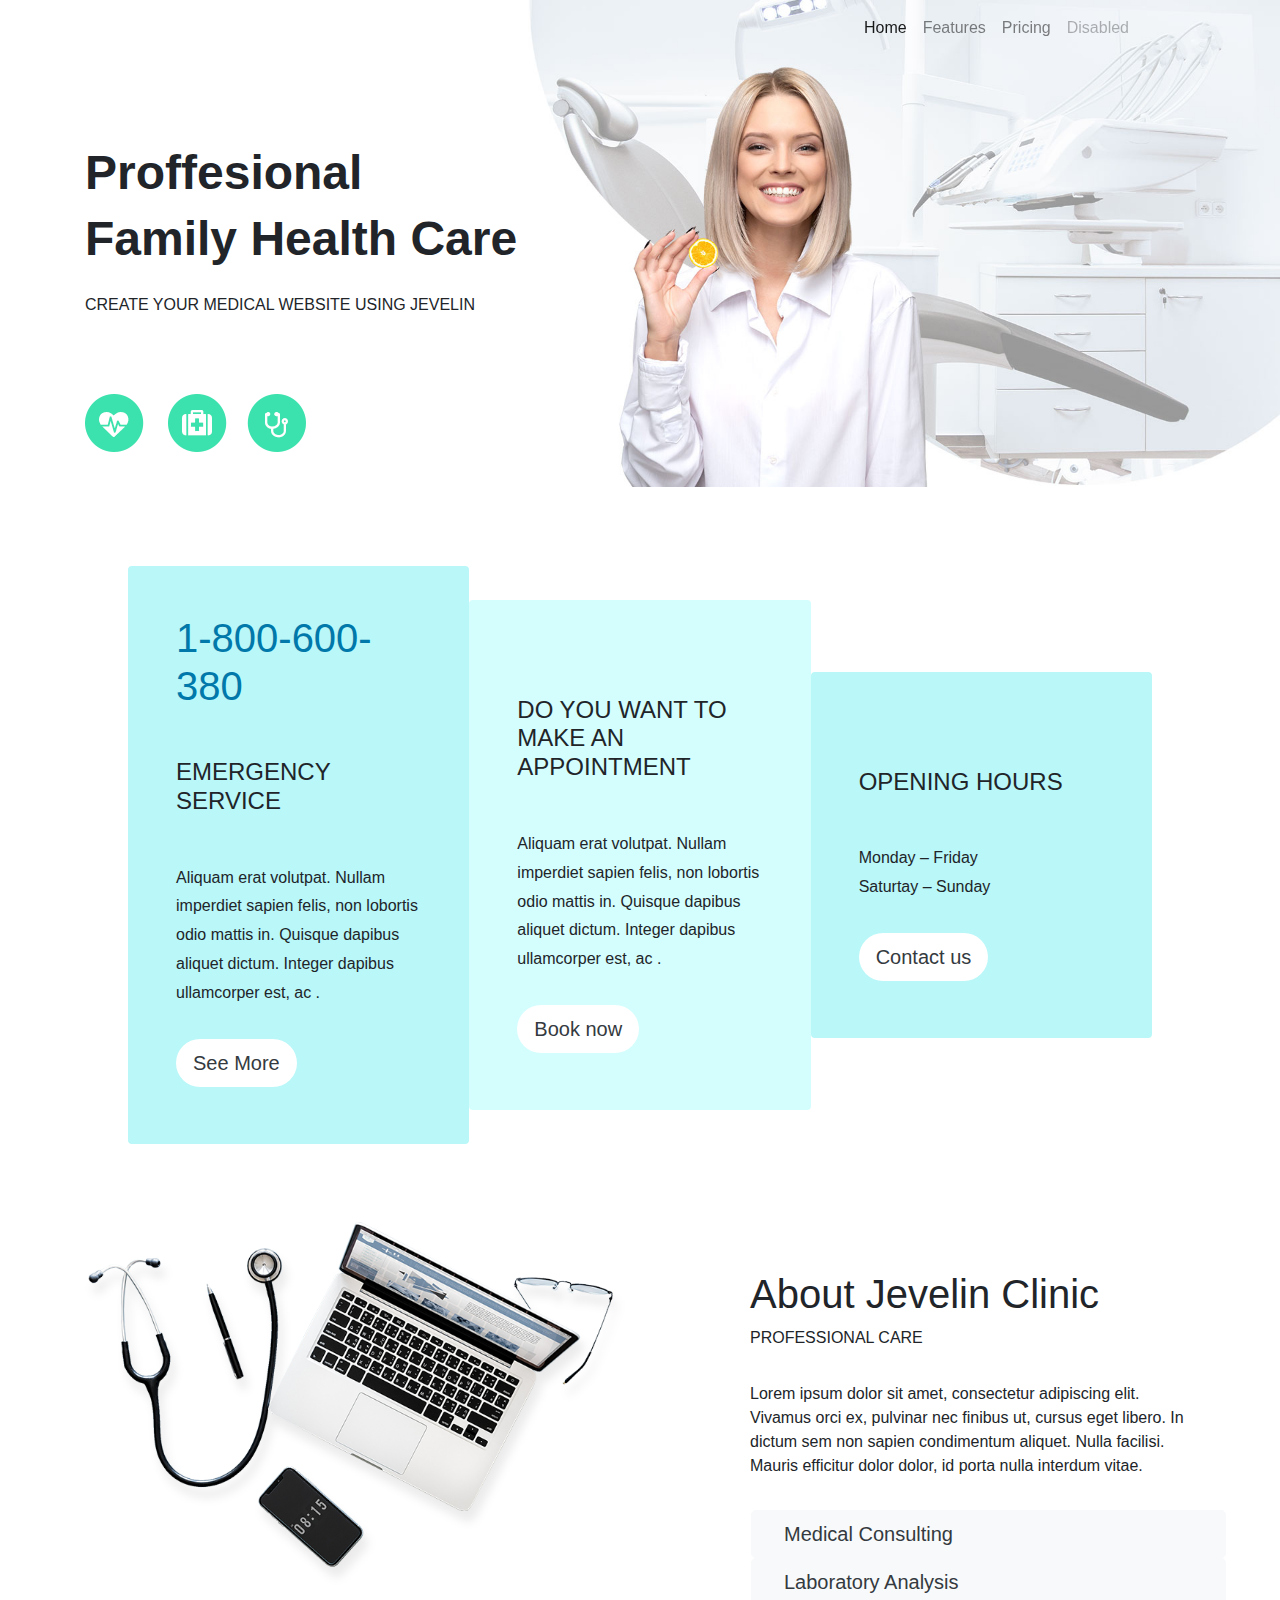
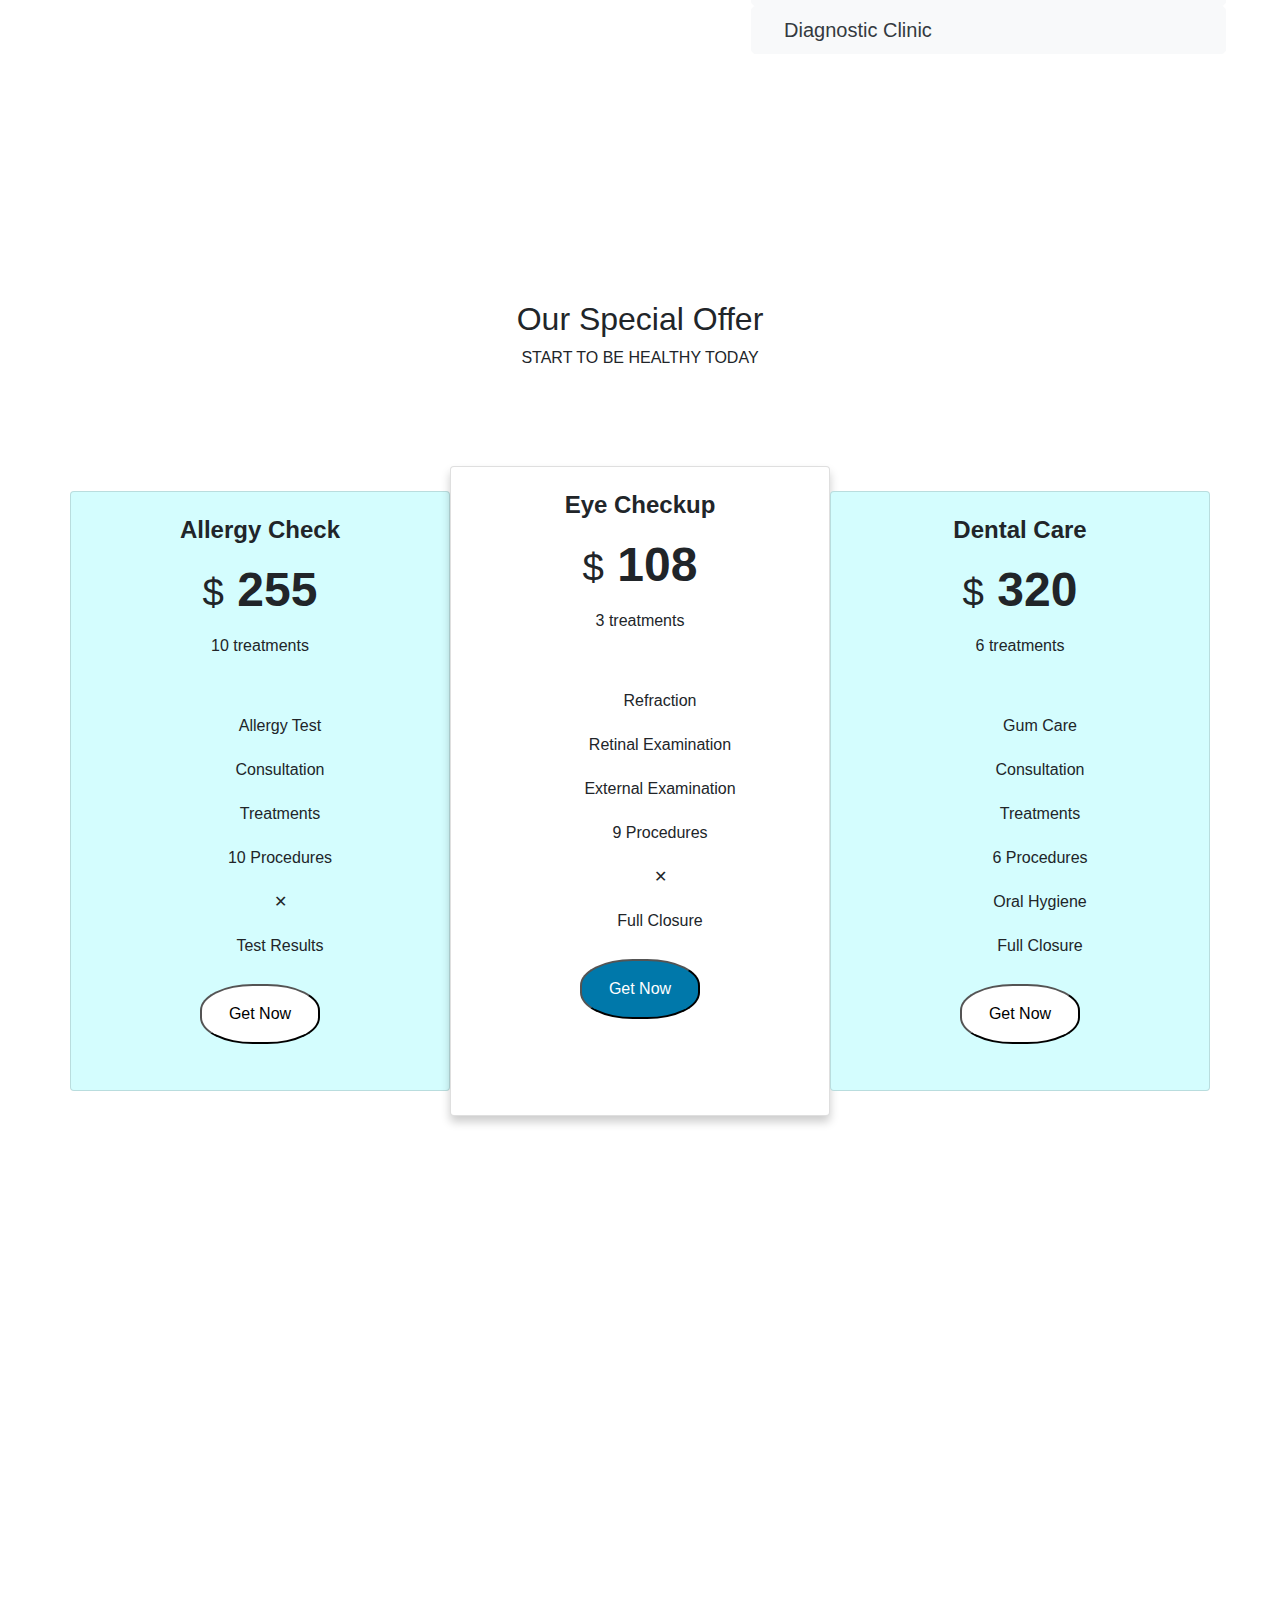
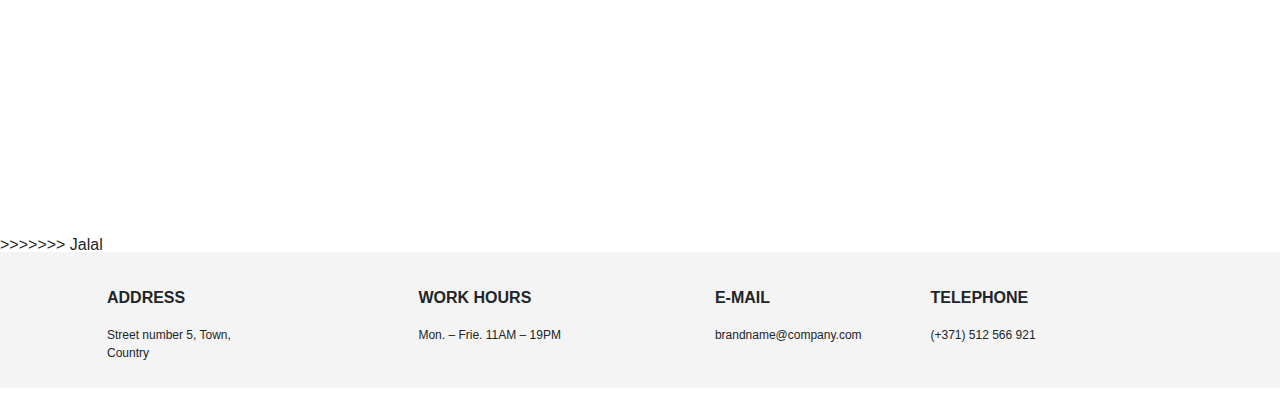
==== Mind-Benders/Project/index.html @ a2b3cbce "Merge branch 'Jalal' into Revan" ====
<!DOCTYPE html>
<html lang="en">

<head>
    <meta charset="UTF-8">
    <meta name="viewport" content="width=device-width, initial-scale=1.0">
    <link rel="stylesheet" href="https://stackpath.bootstrapcdn.com/bootstrap/4.4.1/css/bootstrap.min.css"
        integrity="sha384-Vkoo8x4CGsO3+Hhxv8T/Q5PaXtkKtu6ug5TOeNV6gBiFeWPGFN9MuhOf23Q9Ifjh" crossorigin="anonymous">
    <script src="https://kit.fontawesome.com/fce07344b0.js" crossorigin="anonymous"></script>
    <link rel="stylesheet" href="./css/style.css">
    <title>Document</title>
    </head>


    <body>
        <div class="background-img fixed-top d-flex w-100">
            <img src="./images/lady.jpg" alt="background" class="bg-img w-100">
        </div>
        <nav class="navbar navbar-expand-lg navbar-light bg-whight fixed-top">
            <div class="container">
                <div><a class="navbar-brand" href="index.html"><img src="./images/Logo.png" alt=""></a></div>

                <button class="navbar-toggler" type="button" data-toggle="collapse" data-target="#navbarNav"
                    aria-controls="navbarNav" aria-expanded="false" aria-label="Toggle navigation">
                    <span class="navbar-toggler-icon"></span>
                </button>
                <div class="collapse navbar-collapse justify-content-end" id="navbarNav">
                    <ul class="navbar-nav d-flex align-items-center">
                        <li class="nav-item active">
                            <a class="nav-link" href="#">Home <span class="sr-only">(current)</span></a>
                        </li>
                        <li class="nav-item">
                            <a class="nav-link" href="#">Features</a>
                        </li>
                        <li class="nav-item">
                            <a class="nav-link" href="#">Pricing</a>
                        </li>
                        <li class="nav-item">
                            <a class="nav-link disabled" href="#" tabindex="-1" aria-disabled="true">Disabled</a>
                        </li>
                        <li>
                            <a class="nav-link disabled" href="#" tabindex="-1" aria-disabled="true"><i
                                    class="fab fa-facebook-square fa-2x"></i></a>
                        </li>
                        <li>
                            <a class="nav-link disabled" href="#" tabindex="-1" aria-disabled="true"><i
                                    class="fab fa-twitter-square fa-2x"></i></a>
                        </li>
                        <li>
                            <button class="btn btn-white text-dark text-left col-12" type="button"
                                data-toggle="collapse" data-target="#search-bar" aria-expanded="false"
                                aria-controls="search-bar">
                                <i class="fas fa-search fa-2x "></i>
                            </button>
                        </li>
                    </ul>
                    <div class="collapse  fixed-top search-bar" id="search-bar">
                        <div class="card card-body">
                            <input type="text" class="search-bar">
                        </div>
                    </div>
                </div>
            </div>
        </nav>



        <main>
            <section class="home">
                <div class="container home__div1">
                    <h1 class="big-headers">
                        Proffesional
                    </h1>
                    <h1 class="big-headers">
                        Family Health Care
                    </h1>
                    <p class="small-p pt-3 pb-5">
                        CREATE YOUR MEDICAL WEBSITE USING JEVELIN
                    </p>
                    <div>
                        <img src="./images/home-logo.png" alt="medical logo" class="img-fluid">
                    </div>
                </div>
                <div class="row justify-content-center discription home__container  align-items-center">
                    <div class="rounded col-lg-4  small-container p-5">
                        <h1 class="blue-headers  ">1-800-600-380</h1>
                        <h4 class="my-5">EMERGENCY SERVICE</h4>
                        <p class="small-p">Aliquam erat volutpat. Nullam imperdiet sapien felis, non lobortis odio
                            mattis
                            in. Quisque dapibus aliquet dictum. Integer dapibus ullamcorper est, ac .</p>
                        <button type="button" class="btn btn-outline-white bg-white text-dark rounded-pill btn-lg">See
                            More</button>
                    </div>
                    <div class="rounded col-lg-4 lage-container p-5">
                        <i class="fa fa-calendar  blue-headers" aria-hidden="true"></i>
                        <h4 class="my-5">DO YOU WANT TO MAKE AN APPOINTMENT</h4>
                        <p class="small-p">Aliquam erat volutpat. Nullam imperdiet sapien felis, non lobortis odio
                            mattis
                            in. Quisque dapibus aliquet dictum. Integer dapibus ullamcorper est, ac .</p>
                        <button type="button" class="btn btn-outline-white bg-white text-dark rounded-pill btn-lg"
                            id="special-btn">Book now</button>

                    </div>
                    <div class="rounded col-lg-4   small-container p-5">
                        <i class="far fa-clock blue-headers"></i>
                        <h4 class="my-5">OPENING HOURS</h4>
                        <p class="small-p">
                            Monday – Friday <br>
                            Saturtay – Sunday
                        </p>
                        <button type="button"
                            class="btn btn-outline-white  bg-white text-dark rounded-pill btn-lg">Contact
                            us</button>

                    </div>
                </div>
            </section>

            <section class="container mb-5 py-5 d-sm-block about ">
                <div class="row justify-content-between ">
                    <div class="col-md-12 col-lg-6  col-sm-12">
                        <img class="rounded img-fluid " src="./images/laptop.png" alt="labtop image">
                    </div>
                    <div class="col-md-12  col-sm-12 col-lg-5  flex-column justify-content-center mt-5 ">
                        <div>
                            <h1>About Jevelin Clinic</h1>
                            <p>PROFESSIONAL CARE</p>
                        </div>
                        <div>
                            <p class="py-3">Lorem ipsum dolor sit amet, consectetur adipiscing elit. Vivamus orci ex,
                                pulvinar nec finibus ut, cursus eget libero. In dictum sem non sapien condimentum
                                aliquet.
                                Nulla facilisi. Mauris efficitur dolor dolor, id porta nulla interdum vitae.</p>
                        </div>
                        <div class="row">
                            <button class="btn btn-light text-dark text-left col-12 mx-3 btn-lg " type="button"
                                data-toggle="collapse" data-target="#collapseExample" aria-expanded="false"
                                aria-controls="collapseExample1">
                                <i class="fas fa-chevron-down pr-3"></i>Medical Consulting
                            </button>

                            <div class="collapse ml-3" id="collapseExample">
                                <div class="card card-body">
                                    Anim pariatur cliche reprehenderit, enim eiusmod high life accusamus terry
                                    richardson ad
                                    squid. Nihil anim keffiyeh helvetica, craft beer labore wes anderson cred nesciunt
                                    sapiente ea proident.
                                </div>
                            </div>
                            <button class="btn btn-light text-dark d-block text-left col-12 ml-3 btn-lg" type="button"
                                data-toggle="collapse" data-target="#collapseExample1" aria-expanded="false"
                                aria-controls="collapseExample1">
                                <i class="fas fa-chevron-down pr-3"></i>Laboratory Analysis
                            </button>

                            <div class="collapse ml-3" id="collapseExample1">
                                <div class="card card-body">
                                    Anim pariatur cliche reprehenderit, enim eiusmod high life accusamus terry
                                    richardson ad
                                    squid. Nihil anim keffiyeh helvetica, craft beer labore wes anderson cred nesciunt
                                    sapiente ea proident.
                                </div>
                            </div>
                            <button class="btn btn-light text-dark d-block text-left col-12 ml-3 mr-3 btn-lg"
                                type="button" data-toggle="collapse" data-target="#collapseExample2"
                                aria-expanded="false" aria-controls="collapseExample2">
                                <i class="fas fa-chevron-down pr-3"></i>Diagnostic Clinic
                            </button>
                            <div class="collapse ml-3" id="collapseExample2">
                                <div class="card card-body">
                                    Anim pariatur cliche reprehenderit, enim eiusmod high life accusamus terry
                                    richardson ad
                                    squid. Nihil anim keffiyeh helvetica, craft beer labore wes anderson cred nesciunt
                                    sapiente ea proident.
                                </div>
                            </div>
                        </div>
                    </div>
                </div>
            </section>




       



            <section class="our-special-offers ">

                <div class="card-head">
                    <h2 class="">Our Special Offer</h2>
                    <p class="">START TO BE HEALTHY TODAY</p>
                </div>
                <div class="container">
                    <div class=" our-special-offers-container  row  justify-content-center   align-items-center">


                        <div class="card  col-9 col-sm-7 col-md-4   w-75 " style="width: 100%; max-width: 440px; ">
                            <div class="card-body">
                                <p class="card-title">Allergy Check</p>
                                <p class="card-subtitle mb-2 "><small>&#36;</small> <b>255</b></p>
                                <p class="card-text">10 treatments</p>
                                <ul class="our-special-offers-card">
                                    <li>Allergy Test</li>
                                    <li>Consultation</li>
                                    <li>Treatments</li>
                                    <li>10 Procedures</li>
                                    <li class="our-special-offers-card-X-icon">&#x2715;</li>
                                    <li>Test Results</li>
                                </ul>
                                <button class="our-special-offers-card-button">Get Now</button>
                            </div>
                        </div>

                        <div class="card card-middle col-9  card col-sm-7 col-md-4  "
                            style="width: 100%; max-width: 440px;;">
                            <div class="card-body">
                                <p class="card-title">Eye Checkup</p>
                                <p class="card-subtitle mb-2 "><small>&#36;</small> <b>108</b></p>
                                <p class="card-text">3 treatments</p>
                                <ul class="our-special-offers-card">
                                    <li>Refraction</li>
                                    <li>Retinal Examination</li>
                                    <li>External Examination</li>
                                    <li>9 Procedures</li>
                                    <li class="our-special-offers-card-X-icon">&#x2715;</li>
                                    <li>Full Closure</li>
                                </ul>
                                <button class="our-special-offers-card-button card-btn-blue">Get Now</button>
                            </div>
                        </div>
                        <div class="card card  col-9 col-sm-7 col-md-4  " style="width: 100%; max-width: 440px;">
                            <div class="card-body">
                                <p class="card-title">Dental Care</p>
                                <p class="card-subtitle mb-2 "><small>&#36;</small> <b>320</b></p>
                                <p class="card-text">6 treatments</p>
                                <ul class="our-special-offers-card">
                                    <li>Gum Care</li>
                                    <li>Consultation</li>
                                    <li>Treatments</li>
                                    <li>6 Procedures</li>
                                    <li>Oral Hygiene</li>
                                    <li>Full Closure</li>
                                </ul>
                                <button class="our-special-offers-card-button">Get Now</button>
                            </div>
                        </div>
                    </div>
                </div>
            </section>

            <section class="frequently-askedquestions">
            </section>

            <section class="contact">
                <div class="contact-map">
                    <iframe
                        src="https://www.google.com/maps/embed?pb=!1m14!1m8!1m3!1d6441.024531728396!2d44.0254572!3d36.1784216!3m2!1i1024!2i7
                        68!4f13.1!3m3!1m2!1s0x0%3A0xbbd454c0cd3b21a8!2sMedia%20Medical%20Center!5e0!3m2!1sen!2siq!4v1588647744225!5m2!1sen!2siq"
                        width="100%" height="550" frameborder="0" style="border:0;" allowfullscreen=""
                        aria-hidden="false" tabindex="0"></iframe>

                </div>
                >>>>>>> Jalal

                <address class="contact-address">
                    <div class="container contact-address-container ">
                        <div class="row  justify-content-center    card-flex ">


                            <div class=" contact-sub-div col-lg-3  col-sm-6">
                                <i class="fas fa-map-marker-alt  col-3"></i>
                                <div class=" col-9">
                                    <p class="contact-title"> ADDRESS</p>
                                    <p class="contact-detail">Street number 5, Town, Country</p>
                                </div>
                            </div>

                            <div class=" contact-sub-div col-lg-3 col-sm-6 ">
                                <i class="mr-1 far fa-clock col-3"></i>
                                <div class="col-9">
                                    <p class="contact-title"> WORK HOURS</p>
                                    <p class="contact-detail">Mon. – Frie. 11AM – 19PM</p>
                                </div>
                            </div>
                            <div class=" contact-sub-div col-lg-2 col-sm-6 ">
                                <i class="mr-1 far fa-envelope"></i>
                                <div>
                                    <p class="contact-title">E-MAIL</p>
                                    <p class="contact-detail">brandname@company.com</p>
                                </div>
                            </div>

                            <div class=" contact-sub-div col-lg-3 col-sm-6">
                                <i class="mr-1 fas fa-phone-alt"></i>
                                <div>
                                    <p class="contact-title"> </i>TELEPHONE</p>
                                    <p class="contact-detail">(+371) 512 566 921</p>
                                </div>
                            </div>

                        </div>

                        <!-- <div class="row mb-6">
                                    <div class="col-lg-3 col-sm-6 mb-3">
                                        <div class="d-flex align-items-center">
                                            <div class="">
                                                <h5 class="h1 font-weight-bolder mb-0">50+</h5>
                                            </div>
                                            <div class="pl-3">
                                                <h6 class="mb-0">beautifully coded page examples</h6>
                                            </div>
                                        </div>
                                    </div>
                                    <div class="col-lg-3 col-sm-6 mb-3">
                                        <div class="d-flex align-items-center">
                                            <div class="">
                                                <h5 class="h1 font-weight-bolder mb-0">280+</h5>
                                            </div>
                                            <div class="pl-3">
                                                <h6 class="mb-0">components and features</h6>
                                            </div>
                                        </div>
                                    </div>
                                    <div class="col-lg-3 col-sm-6 mb-3">
                                        <div class="d-flex align-items-center">
                                            <div class="">
                                                <span class="h1 font-weight-bolder mb-0"><i class="fas fa-tablet-alt"></i></span>
                                            </div>
                                            <div class="pl-3">
                                                <h6 class="mb-0">optimized to work for most devices</h6>
                                            </div></div></div><div class="col-lg-3 col-sm-6 mb-3">
                                                <div class="d-flex align-items-center">
                                                    <div class="">
                                                        <span class="h1 font-weight-bolder mb-0"><i class="fas fa-palette"></i></span>
                                                    </div>
                                                    <div class="pl-3">
                                                        <h6 class="mb-0">customize it to meet your brand's identity</h6>
                                                    </div>
                                                </div>
                                            </div>
                                        </div> -->

                    </div>
                </address>
            </section>

            <section>
            </section>

        </main>

        <footer>
        </footer>

        <script src="https://code.jquery.com/jquery-3.4.1.slim.min.js"
            integrity="sha384-J6qa4849blE2+poT4WnyKhv5vZF5SrPo0iEjwBvKU7imGFAV0wwj1yYfoRSJoZ+n"
            crossorigin="anonymous"></script>
        <script src="https://cdn.jsdelivr.net/npm/popper.js@1.16.0/dist/umd/popper.min.js"
            integrity="sha384-Q6E9RHvbIyZFJoft+2mJbHaEWldlvI9IOYy5n3zV9zzTtmI3UksdQRVvoxMfooAo"
            crossorigin="anonymous"></script>
        <script src="https://stackpath.bootstrapcdn.com/bootstrap/4.4.1/js/bootstrap.min.js"
            integrity="sha384-wfSDF2E50Y2D1uUdj0O3uMBJnjuUD4Ih7YwaYd1iqfktj0Uod8GCExl3Og8ifwB6"
            crossorigin="anonymous"></script>

    </body>

</html>
---- Mind-Benders/Project/css/style.css ----
<<<<<<< HEAD
@import url('https://fonts.googleapis.com/css2?family=Roboto&display=swap');
@import url('https://fonts.googleapis.com/css2?family=Montserrat&display=swap');
*{
    margin: 0px;
    padding: 0px;
    box-sizing: border-box;
}
body{
    /* background-image:url(../images/lady.jpg);
    background-repeat: no-repeat;
    background-size: cover; */
    width: 100%;
    height: auto;
    font-family: 'Montserrat', sans-serif;
}
.small-p{
    font-size:1rem;  
    line-height: 1.8;
    font-weight: 400; 
}
.home{
    display: flex;
    justify-content: center;
    flex-wrap: wrap;
    flex-direction: column;
    align-items: center;
    margin-top: 9rem;
    font-size:48px;
}
.big-headers{
    font-family: 'Roboto', sans-serif;
    font-size: 48px;
    font-weight: 700;
}

.blue-headers{
    color:#0078AA;
}
.discription{
    width: 100%;
    height: auto;
    margin-top: 9.4rem;
}

/* @media screen and (max-width:768px){
    .collapse{
    justify-content: flex-start !important;
}
    
} */

.background-img{
    position: absolute;
    z-index: -1;
    width: 100% !important;
}
.lage-container{
    background-color: #D4FDFE;
}
.small-container{
    background-color: #B9F7F9;
}
.btn-lg:hover{
    border: 2px solid #0078AA !important;
    background-color:#B9F7F9 !important;
    
}
#special-btn:hover{
    border: 2px solid #0078AA !important;
    background-color:#D4FDFE !important;
}
.about{
    height: auto;
    
}
.home__container{
    width: 80% !important;
    margin: 110px auto 30px;
}
@media (max-width:991px){
    #navbarNav{
        padding: 0px;
        background-color: black !important;
        color: white !important;
        width: 100%;
    }
    #navbarNav a{
        padding: 1rem 0;
        color: white !important;
        border-bottom: 1px solid white;
        margin: 0 3rem;
    }
    .disabled{
        border: none !important;
    }
    .container{
        display: flex;
        justify-content: center;
        margin: 0px;
    }
}
.search-bar{
    height: 150px;
    width: 100%;
    border: none !important;
}
input.search-bar{
    width: 100%;
    height: 100%;
    border-width:0px;
    border:none;
    background-color: transparent;
}
input:focus{
    outline: none;
}
=======

*{
    margin: 0px;
    padding: 0px;
    /* box-sizing: border-box; */
}
.contact-address{
    height: auto !important;
    background-color: #F4F4F4;
    margin-top: -5px;
    
}
.contact-address-container{
padding:10px;

}
.contact-title{
    font-size: 1.0.5rem;
    font-weight: bold;
}


.contact-detail{
    font-size: 12px;
}


.our-special-offers{
  
    margin-bottom: 10em;
    background-image: url('https://jevelin.shufflehound.com/medical/wp-content/uploads/sites/23/2018/09/BG.jpg?id=7');
    background-repeat: no-repeat;
    background-size: cover;
    background-position: 20px;
    width:100%;
   




 
}
.card-background{
}
.card-flex{
    display: flex !important;
    justify-content: space-around !important;
    
}

.our-special-offers .card{
     height: 600px;
    width: 150px !important;
    margin-top:80px; 
    background-color: rgb(212, 253, 254);
    
    
    
}

.card-middle{
    width:412px !important;
    height: 650px !important;
    background-color: rgb(255, 255, 255) !important;
    box-shadow: 0 6px 10px 0 rgba(0, 0, 0, 0.2) !important;
}

.card-title{
    font-size: 1.5rem;
    font-weight: bold;
}
.card-subtitle{
    font-size: 3rem !important;
}
.card-body{
    text-align: center !important;
}

.our-special-offers-card-button{
    width: 120px;
    height: 60px;
    border-radius: 44%;
    background-color: white;
}

.our-special-offers-card-button:hover{
    background-color:rgb(212, 253, 254) ;
    border: 1px solid   rgb(0, 120, 170);
    transition: ease 1s ;
}
.card-btn-blue{
    background-color: rgb(0, 120, 170);
    color: white;
}
.card-btn-blue:hover{
    background-color: white;
    border:1px solid   rgb(0, 120, 170) ;
    color: black;
    transition: ease 1s ;
}

.our-special-offers-card{
    list-style: none;
    margin-top: 15% !important; 
}

.our-special-offers-card li{
    padding: 10px !important;
}
.card-head{
    text-align: center;
    padding-top: 150px;
}






@media(max-width:600px){
    .contact-address{
        height: 480px;
    }
    .contact-sub-div{
        margin:10px ;
    }
}
>>>>>>> Jalal
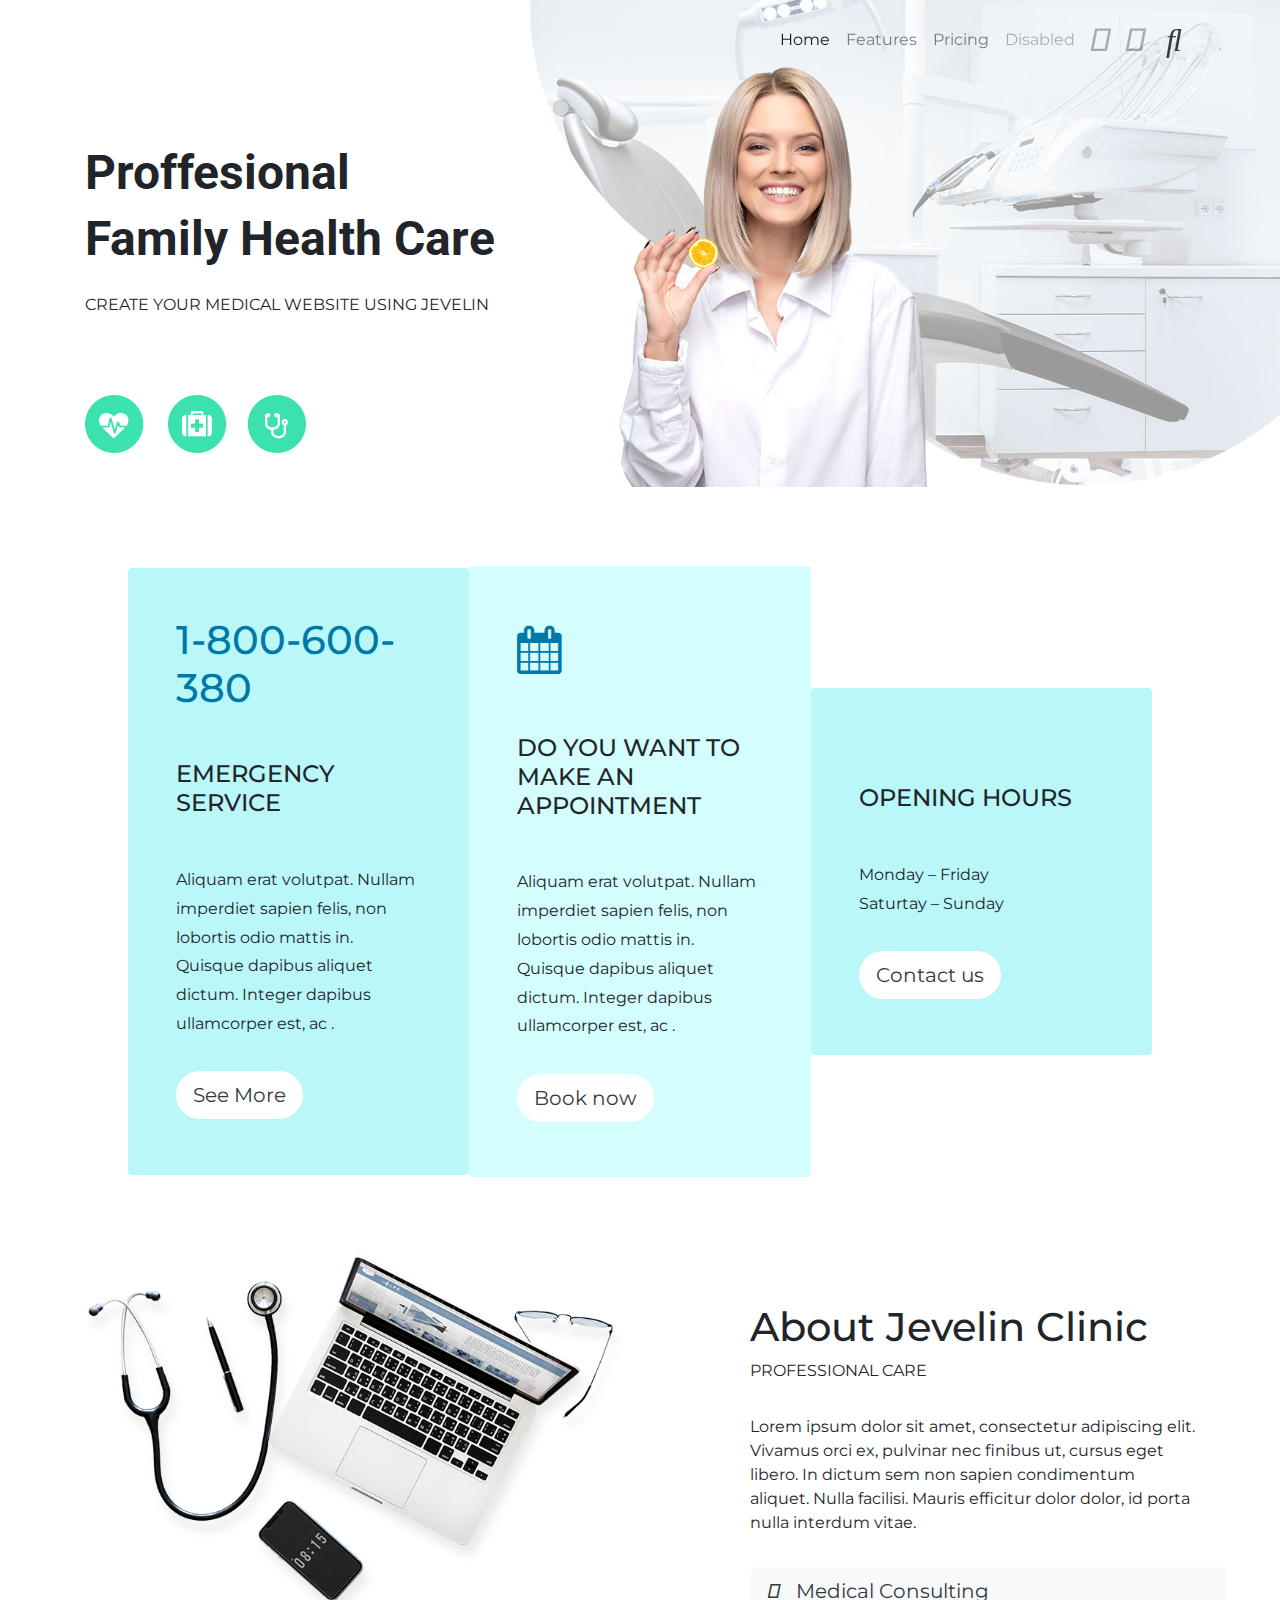
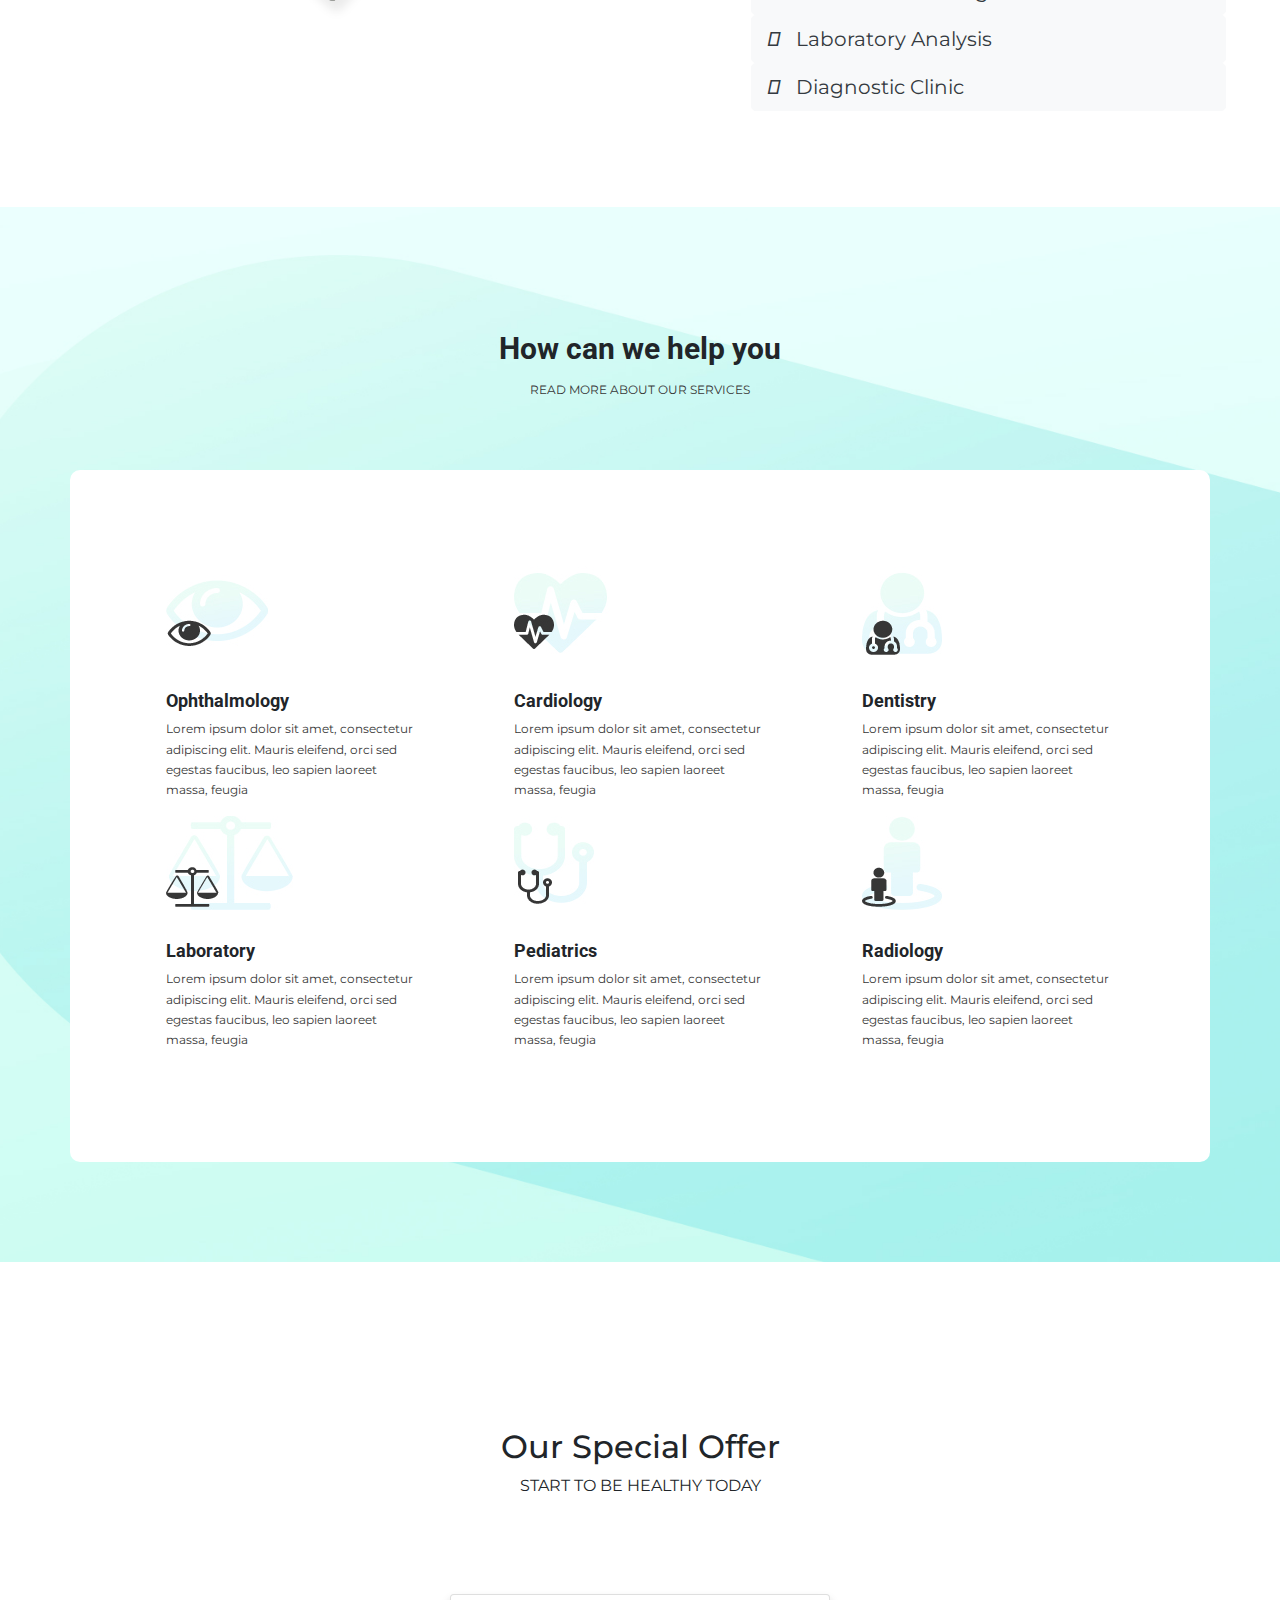
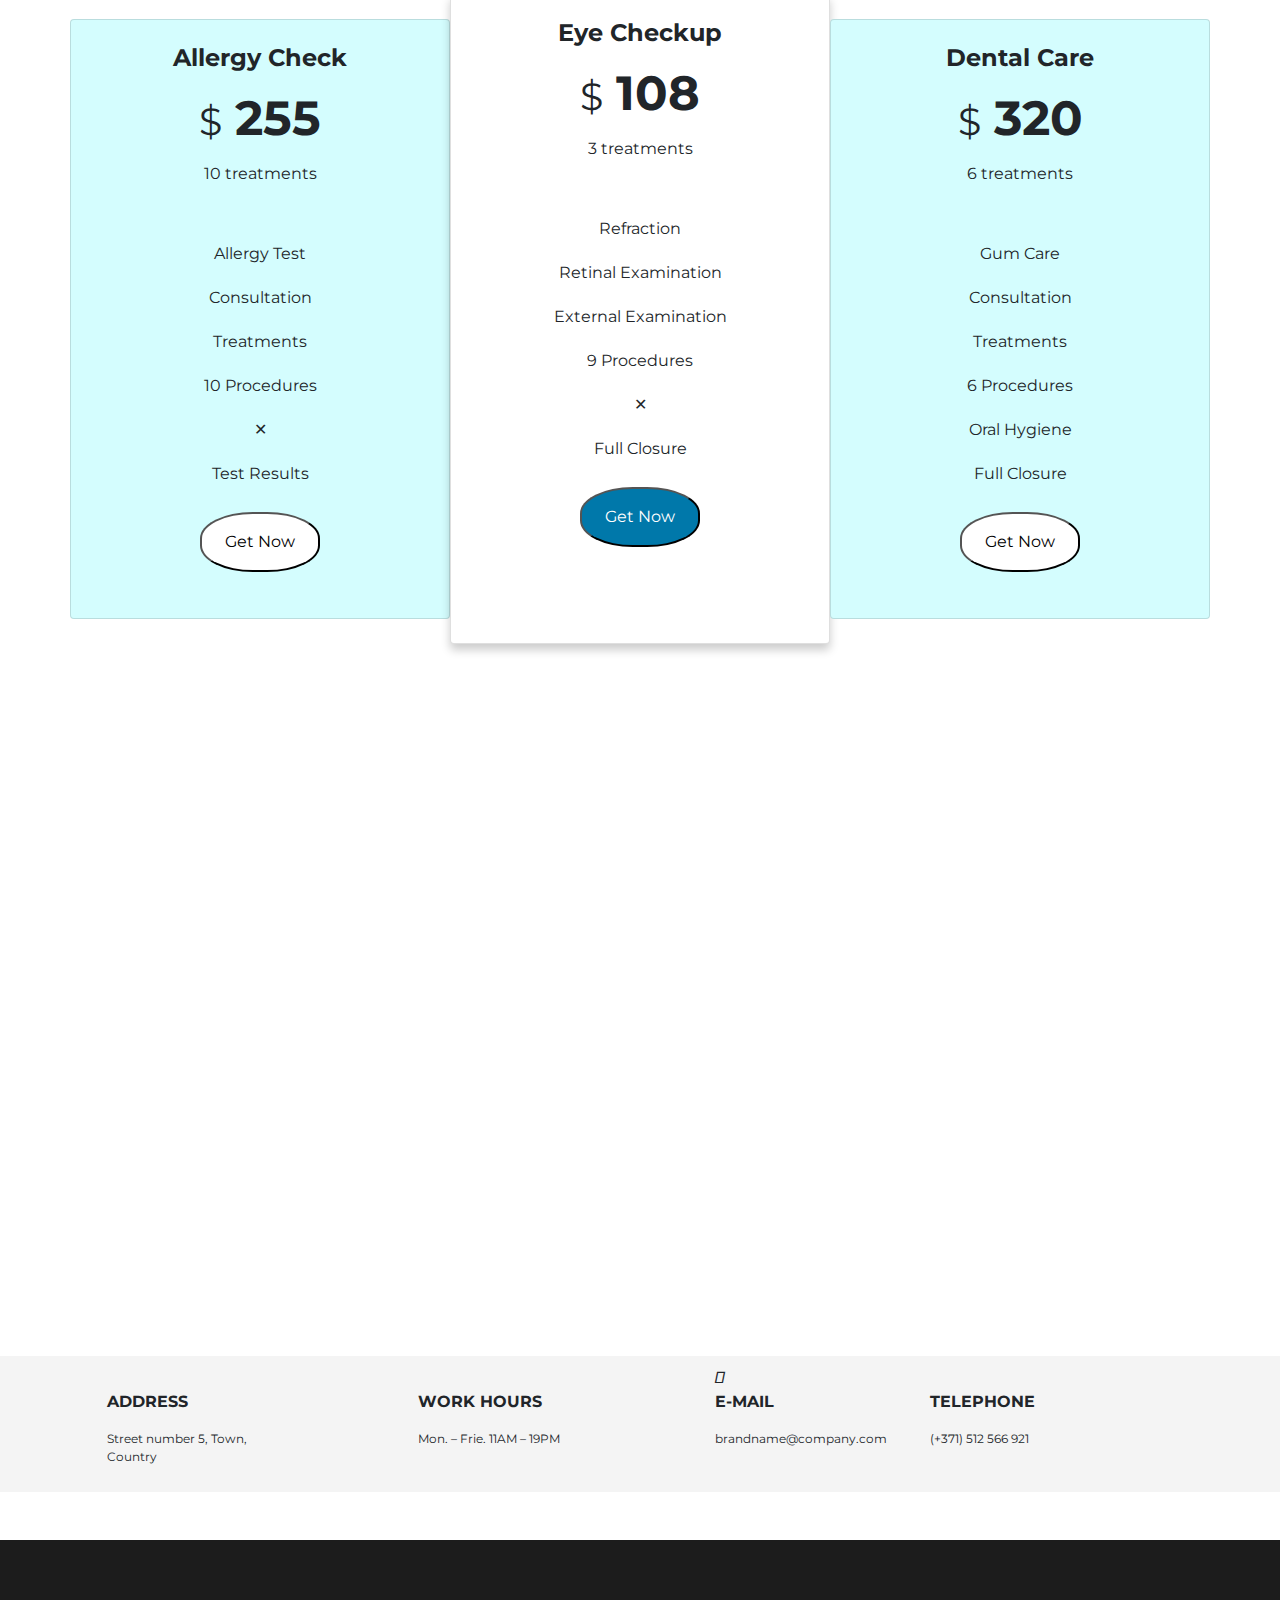
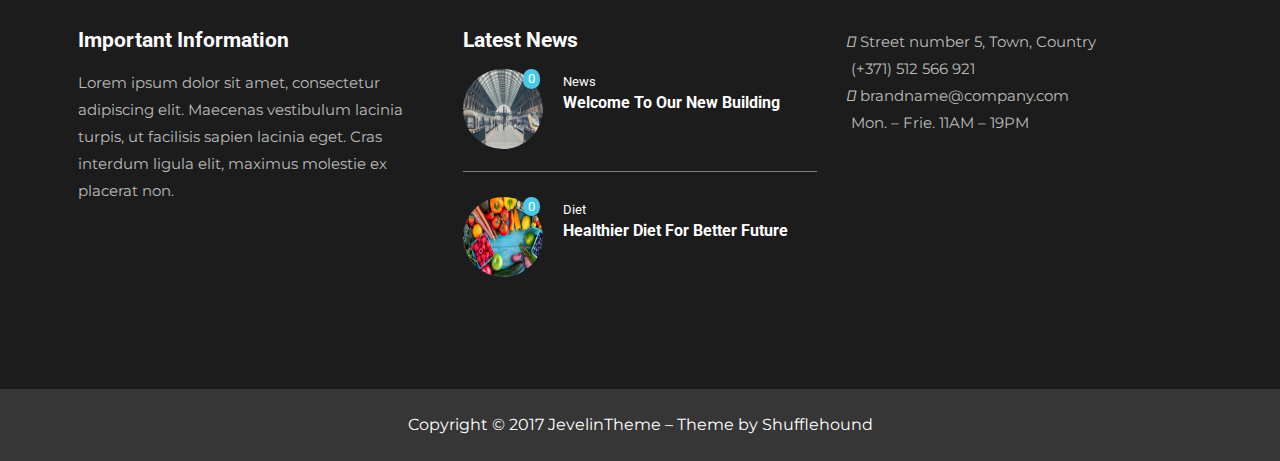
==== commit 683cf5fe: "some code added" ====
--- a/Mind-Benders/Project/index.html
+++ b/Mind-Benders/Project/index.html
@@ -1,4 +1,5 @@
 <!DOCTYPE html>
+
 <html lang="en">
 
 <head>
@@ -7,363 +8,487 @@
     <link rel="stylesheet" href="https://stackpath.bootstrapcdn.com/bootstrap/4.4.1/css/bootstrap.min.css"
         integrity="sha384-Vkoo8x4CGsO3+Hhxv8T/Q5PaXtkKtu6ug5TOeNV6gBiFeWPGFN9MuhOf23Q9Ifjh" crossorigin="anonymous">
     <script src="https://kit.fontawesome.com/fce07344b0.js" crossorigin="anonymous"></script>
+    <link rel="stylesheet" href="https://stackpath.bootstrapcdn.com/bootstrap/4.4.1/css/bootstrap.min.css" />
+    <script src="https://code.jquery.com/jquery-3.4.1.slim.min.js"></script>
+    <script src="https://stackpath.bootstrapcdn.com/bootstrap/4.4.1/js/bootstrap.min.js"></script>
+    <link rel="stylesheet" href="https://stackpath.bootstrapcdn.com/font-awesome/4.7.0/css/font-awesome.min.css" />
     <link rel="stylesheet" href="./css/style.css">
     <title>Document</title>
-    </head>
-
-
-    <body>
-        <div class="background-img fixed-top d-flex w-100">
-            <img src="./images/lady.jpg" alt="background" class="bg-img w-100">
+</head>
+
+
+<body>
+    <div class="background-img fixed-top d-flex w-100">
+        <img src="./images/lady.jpg" alt="background" class="bg-img w-100">
+    </div>
+    <nav class="navbar navbar-expand-lg navbar-light bg-whight fixed-top">
+        <div class="container container-1">
+            <div><a class="navbar-brand" href="index.html"><img src="./images/Logo.png" alt=""></a></div>
+
+            <button class="navbar-toggler" type="button" data-toggle="collapse" data-target="#navbarNav"
+                aria-controls="navbarNav" aria-expanded="false" aria-label="Toggle navigation">
+                <span class="navbar-toggler-icon"></span>
+            </button>
+            <div class="collapse navbar-collapse justify-content-end" id="navbarNav">
+                <ul class="navbar-nav d-flex align-items-center">
+                    <li class="nav-item active">
+                        <a class="nav-link" href="#">Home <span class="sr-only">(current)</span></a>
+                    </li>
+                    <li class="nav-item">
+                        <a class="nav-link" href="#">Features</a>
+                    </li>
+                    <li class="nav-item">
+                        <a class="nav-link" href="#">Pricing</a>
+                    </li>
+                    <li class="nav-item">
+                        <a class="nav-link disabled" href="#" tabindex="-1" aria-disabled="true">Disabled</a>
+                    </li>
+                    <li>
+                        <a class="nav-link disabled" href="#" tabindex="-1" aria-disabled="true"><i
+                                class="fab fa-facebook-square fa-2x"></i></a>
+                    </li>
+                    <li>
+                        <a class="nav-link disabled" href="#" tabindex="-1" aria-disabled="true"><i
+                                class="fab fa-twitter-square fa-2x"></i></a>
+                    </li>
+                    <li>
+                        <button class="btn btn-white text-dark text-left col-12" type="button" data-toggle="collapse"
+                            data-target="#search-bar" aria-expanded="false" aria-controls="search-bar">
+                            <i class="fas fa-search fa-2x "></i>
+                        </button>
+                    </li>
+                </ul>
+                <div class="collapse  fixed-top search-bar" id="search-bar">
+                    <div class="card card-body">
+                        <input type="text" class="search-bar">
+                    </div>
+                </div>
+            </div>
         </div>
-        <nav class="navbar navbar-expand-lg navbar-light bg-whight fixed-top">
+    </nav>
+
+
+
+    <main>
+        <section class="home">
+            <div class="container home__div1">
+                <h1 class="big-headers">
+                    Proffesional
+                </h1>
+                <h1 class="big-headers">
+                    Family Health Care
+                </h1>
+                <p class="small-p pt-3 pb-5">
+                    CREATE YOUR MEDICAL WEBSITE USING JEVELIN
+                </p>
+                <div>
+                    <img src="./images/home-logo.png" alt="medical logo" class="img-fluid">
+                </div>
+            </div>
+            <div class="row justify-content-center discription home__container  align-items-center">
+                <div class="rounded col-lg-4  small-container p-5">
+                    <h1 class="blue-headers  ">1-800-600-380</h1>
+                    <h4 class="my-5">EMERGENCY SERVICE</h4>
+                    <p class="small-p">Aliquam erat volutpat. Nullam imperdiet sapien felis, non lobortis odio
+                        mattis
+                        in. Quisque dapibus aliquet dictum. Integer dapibus ullamcorper est, ac .</p>
+                    <button type="button" class="btn btn-outline-white bg-white text-dark rounded-pill btn-lg">See
+                        More</button>
+                </div>
+                <div class="rounded col-lg-4 lage-container p-5">
+                    <i class="fa fa-calendar  blue-headers" aria-hidden="true"></i>
+                    <h4 class="my-5">DO YOU WANT TO MAKE AN APPOINTMENT</h4>
+                    <p class="small-p">Aliquam erat volutpat. Nullam imperdiet sapien felis, non lobortis odio
+                        mattis
+                        in. Quisque dapibus aliquet dictum. Integer dapibus ullamcorper est, ac .</p>
+                    <button type="button" class="btn btn-outline-white bg-white text-dark rounded-pill btn-lg"
+                        id="special-btn">Book now</button>
+
+                </div>
+                <div class="rounded col-lg-4   small-container p-5">
+                    <i class="far fa-clock blue-headers"></i>
+                    <h4 class="my-5">OPENING HOURS</h4>
+                    <p class="small-p">
+                        Monday – Friday <br>
+                        Saturtay – Sunday
+                    </p>
+                    <button type="button" class="btn btn-outline-white  bg-white text-dark rounded-pill btn-lg">Contact
+                        us</button>
+
+                </div>
+            </div>
+        </section>
+
+        <section class="container mb-5 py-5 d-sm-block about ">
+            <div class="row justify-content-between ">
+                <div class="col-md-12 col-lg-6  col-sm-12">
+                    <img class="rounded img-fluid " src="./images/laptop.png" alt="labtop image">
+                </div>
+                <div class="col-md-12  col-sm-12 col-lg-5  flex-column justify-content-center mt-5 ">
+                    <div>
+                        <h1>About Jevelin Clinic</h1>
+                        <p>PROFESSIONAL CARE</p>
+                    </div>
+                    <div>
+                        <p class="py-3">Lorem ipsum dolor sit amet, consectetur adipiscing elit. Vivamus orci ex,
+                            pulvinar nec finibus ut, cursus eget libero. In dictum sem non sapien condimentum
+                            aliquet.
+                            Nulla facilisi. Mauris efficitur dolor dolor, id porta nulla interdum vitae.</p>
+                    </div>
+                    <div class="row">
+                        <button class="btn btn-light text-dark text-left col-12 mx-3 btn-lg " type="button"
+                            data-toggle="collapse" data-target="#collapseExample" aria-expanded="false"
+                            aria-controls="collapseExample1">
+                            <i class="fas fa-chevron-down pr-3"></i>Medical Consulting
+                        </button>
+
+                        <div class="collapse ml-3" id="collapseExample">
+                            <div class="card card-body">
+                                Anim pariatur cliche reprehenderit, enim eiusmod high life accusamus terry
+                                richardson ad
+                                squid. Nihil anim keffiyeh helvetica, craft beer labore wes anderson cred nesciunt
+                                sapiente ea proident.
+                            </div>
+                        </div>
+                        <button class="btn btn-light text-dark d-block text-left col-12 ml-3 btn-lg" type="button"
+                            data-toggle="collapse" data-target="#collapseExample1" aria-expanded="false"
+                            aria-controls="collapseExample1">
+                            <i class="fas fa-chevron-down pr-3"></i>Laboratory Analysis
+                        </button>
+
+                        <div class="collapse ml-3" id="collapseExample1">
+                            <div class="card card-body">
+                                Anim pariatur cliche reprehenderit, enim eiusmod high life accusamus terry
+                                richardson ad
+                                squid. Nihil anim keffiyeh helvetica, craft beer labore wes anderson cred nesciunt
+                                sapiente ea proident.
+                            </div>
+                        </div>
+                        <button class="btn btn-light text-dark d-block text-left col-12 ml-3 mr-3 btn-lg" type="button"
+                            data-toggle="collapse" data-target="#collapseExample2" aria-expanded="false"
+                            aria-controls="collapseExample2">
+                            <i class="fas fa-chevron-down pr-3"></i>Diagnostic Clinic
+                        </button>
+                        <div class="collapse ml-3" id="collapseExample2">
+                            <div class="card card-body">
+                                Anim pariatur cliche reprehenderit, enim eiusmod high life accusamus terry
+                                richardson ad
+                                squid. Nihil anim keffiyeh helvetica, craft beer labore wes anderson cred nesciunt
+                                sapiente ea proident.
+                            </div>
+                        </div>
+                    </div>
+                </div>
+            </div>
+        </section>
+        <section class="help-sec container-fluid my-3">
+            <div class="text-center py-5 mx-5 my-3">
+                <h2 class="mb-3">How can we help you</h2>
+                <h6>read more about our services</h6>
+            </div>
             <div class="container">
-                <div><a class="navbar-brand" href="index.html"><img src="./images/Logo.png" alt=""></a></div>
-
-                <button class="navbar-toggler" type="button" data-toggle="collapse" data-target="#navbarNav"
-                    aria-controls="navbarNav" aria-expanded="false" aria-label="Toggle navigation">
-                    <span class="navbar-toggler-icon"></span>
-                </button>
-                <div class="collapse navbar-collapse justify-content-end" id="navbarNav">
-                    <ul class="navbar-nav d-flex align-items-center">
-                        <li class="nav-item active">
-                            <a class="nav-link" href="#">Home <span class="sr-only">(current)</span></a>
-                        </li>
-                        <li class="nav-item">
-                            <a class="nav-link" href="#">Features</a>
-                        </li>
-                        <li class="nav-item">
-                            <a class="nav-link" href="#">Pricing</a>
-                        </li>
-                        <li class="nav-item">
-                            <a class="nav-link disabled" href="#" tabindex="-1" aria-disabled="true">Disabled</a>
-                        </li>
-                        <li>
-                            <a class="nav-link disabled" href="#" tabindex="-1" aria-disabled="true"><i
-                                    class="fab fa-facebook-square fa-2x"></i></a>
-                        </li>
-                        <li>
-                            <a class="nav-link disabled" href="#" tabindex="-1" aria-disabled="true"><i
-                                    class="fab fa-twitter-square fa-2x"></i></a>
-                        </li>
-                        <li>
-                            <button class="btn btn-white text-dark text-left col-12" type="button"
-                                data-toggle="collapse" data-target="#search-bar" aria-expanded="false"
-                                aria-controls="search-bar">
-                                <i class="fas fa-search fa-2x "></i>
-                            </button>
-                        </li>
-                    </ul>
-                    <div class="collapse  fixed-top search-bar" id="search-bar">
-                        <div class="card card-body">
-                            <input type="text" class="search-bar">
-                        </div>
-                    </div>
-                </div>
-            </div>
-        </nav>
-
-
-
-        <main>
-            <section class="home">
-                <div class="container home__div1">
-                    <h1 class="big-headers">
-                        Proffesional
-                    </h1>
-                    <h1 class="big-headers">
-                        Family Health Care
-                    </h1>
-                    <p class="small-p pt-3 pb-5">
-                        CREATE YOUR MEDICAL WEBSITE USING JEVELIN
-                    </p>
-                    <div>
-                        <img src="./images/home-logo.png" alt="medical logo" class="img-fluid">
-                    </div>
-                </div>
-                <div class="row justify-content-center discription home__container  align-items-center">
-                    <div class="rounded col-lg-4  small-container p-5">
-                        <h1 class="blue-headers  ">1-800-600-380</h1>
-                        <h4 class="my-5">EMERGENCY SERVICE</h4>
-                        <p class="small-p">Aliquam erat volutpat. Nullam imperdiet sapien felis, non lobortis odio
-                            mattis
-                            in. Quisque dapibus aliquet dictum. Integer dapibus ullamcorper est, ac .</p>
-                        <button type="button" class="btn btn-outline-white bg-white text-dark rounded-pill btn-lg">See
-                            More</button>
-                    </div>
-                    <div class="rounded col-lg-4 lage-container p-5">
-                        <i class="fa fa-calendar  blue-headers" aria-hidden="true"></i>
-                        <h4 class="my-5">DO YOU WANT TO MAKE AN APPOINTMENT</h4>
-                        <p class="small-p">Aliquam erat volutpat. Nullam imperdiet sapien felis, non lobortis odio
-                            mattis
-                            in. Quisque dapibus aliquet dictum. Integer dapibus ullamcorper est, ac .</p>
-                        <button type="button" class="btn btn-outline-white bg-white text-dark rounded-pill btn-lg"
-                            id="special-btn">Book now</button>
-
-                    </div>
-                    <div class="rounded col-lg-4   small-container p-5">
-                        <i class="far fa-clock blue-headers"></i>
-                        <h4 class="my-5">OPENING HOURS</h4>
-                        <p class="small-p">
-                            Monday – Friday <br>
-                            Saturtay – Sunday
-                        </p>
-                        <button type="button"
-                            class="btn btn-outline-white  bg-white text-dark rounded-pill btn-lg">Contact
-                            us</button>
-
-                    </div>
-                </div>
-            </section>
-
-            <section class="container mb-5 py-5 d-sm-block about ">
-                <div class="row justify-content-between ">
-                    <div class="col-md-12 col-lg-6  col-sm-12">
-                        <img class="rounded img-fluid " src="./images/laptop.png" alt="labtop image">
-                    </div>
-                    <div class="col-md-12  col-sm-12 col-lg-5  flex-column justify-content-center mt-5 ">
-                        <div>
-                            <h1>About Jevelin Clinic</h1>
-                            <p>PROFESSIONAL CARE</p>
-                        </div>
-                        <div>
-                            <p class="py-3">Lorem ipsum dolor sit amet, consectetur adipiscing elit. Vivamus orci ex,
-                                pulvinar nec finibus ut, cursus eget libero. In dictum sem non sapien condimentum
-                                aliquet.
-                                Nulla facilisi. Mauris efficitur dolor dolor, id porta nulla interdum vitae.</p>
-                        </div>
-                        <div class="row">
-                            <button class="btn btn-light text-dark text-left col-12 mx-3 btn-lg " type="button"
-                                data-toggle="collapse" data-target="#collapseExample" aria-expanded="false"
-                                aria-controls="collapseExample1">
-                                <i class="fas fa-chevron-down pr-3"></i>Medical Consulting
-                            </button>
-
-                            <div class="collapse ml-3" id="collapseExample">
-                                <div class="card card-body">
-                                    Anim pariatur cliche reprehenderit, enim eiusmod high life accusamus terry
-                                    richardson ad
-                                    squid. Nihil anim keffiyeh helvetica, craft beer labore wes anderson cred nesciunt
-                                    sapiente ea proident.
-                                </div>
-                            </div>
-                            <button class="btn btn-light text-dark d-block text-left col-12 ml-3 btn-lg" type="button"
-                                data-toggle="collapse" data-target="#collapseExample1" aria-expanded="false"
-                                aria-controls="collapseExample1">
-                                <i class="fas fa-chevron-down pr-3"></i>Laboratory Analysis
-                            </button>
-
-                            <div class="collapse ml-3" id="collapseExample1">
-                                <div class="card card-body">
-                                    Anim pariatur cliche reprehenderit, enim eiusmod high life accusamus terry
-                                    richardson ad
-                                    squid. Nihil anim keffiyeh helvetica, craft beer labore wes anderson cred nesciunt
-                                    sapiente ea proident.
-                                </div>
-                            </div>
-                            <button class="btn btn-light text-dark d-block text-left col-12 ml-3 mr-3 btn-lg"
-                                type="button" data-toggle="collapse" data-target="#collapseExample2"
-                                aria-expanded="false" aria-controls="collapseExample2">
-                                <i class="fas fa-chevron-down pr-3"></i>Diagnostic Clinic
-                            </button>
-                            <div class="collapse ml-3" id="collapseExample2">
-                                <div class="card card-body">
-                                    Anim pariatur cliche reprehenderit, enim eiusmod high life accusamus terry
-                                    richardson ad
-                                    squid. Nihil anim keffiyeh helvetica, craft beer labore wes anderson cred nesciunt
-                                    sapiente ea proident.
-                                </div>
-                            </div>
-                        </div>
-                    </div>
-                </div>
-            </section>
-
-
-
-
-       
-
-
-
-            <section class="our-special-offers ">
-
-                <div class="card-head">
-                    <h2 class="">Our Special Offer</h2>
-                    <p class="">START TO BE HEALTHY TODAY</p>
-                </div>
-                <div class="container">
-                    <div class=" our-special-offers-container  row  justify-content-center   align-items-center">
-
-
-                        <div class="card  col-9 col-sm-7 col-md-4   w-75 " style="width: 100%; max-width: 440px; ">
-                            <div class="card-body">
-                                <p class="card-title">Allergy Check</p>
-                                <p class="card-subtitle mb-2 "><small>&#36;</small> <b>255</b></p>
-                                <p class="card-text">10 treatments</p>
-                                <ul class="our-special-offers-card">
-                                    <li>Allergy Test</li>
-                                    <li>Consultation</li>
-                                    <li>Treatments</li>
-                                    <li>10 Procedures</li>
-                                    <li class="our-special-offers-card-X-icon">&#x2715;</li>
-                                    <li>Test Results</li>
-                                </ul>
-                                <button class="our-special-offers-card-button">Get Now</button>
-                            </div>
-                        </div>
-
-                        <div class="card card-middle col-9  card col-sm-7 col-md-4  "
-                            style="width: 100%; max-width: 440px;;">
-                            <div class="card-body">
-                                <p class="card-title">Eye Checkup</p>
-                                <p class="card-subtitle mb-2 "><small>&#36;</small> <b>108</b></p>
-                                <p class="card-text">3 treatments</p>
-                                <ul class="our-special-offers-card">
-                                    <li>Refraction</li>
-                                    <li>Retinal Examination</li>
-                                    <li>External Examination</li>
-                                    <li>9 Procedures</li>
-                                    <li class="our-special-offers-card-X-icon">&#x2715;</li>
-                                    <li>Full Closure</li>
-                                </ul>
-                                <button class="our-special-offers-card-button card-btn-blue">Get Now</button>
-                            </div>
-                        </div>
-                        <div class="card card  col-9 col-sm-7 col-md-4  " style="width: 100%; max-width: 440px;">
-                            <div class="card-body">
-                                <p class="card-title">Dental Care</p>
-                                <p class="card-subtitle mb-2 "><small>&#36;</small> <b>320</b></p>
-                                <p class="card-text">6 treatments</p>
-                                <ul class="our-special-offers-card">
-                                    <li>Gum Care</li>
-                                    <li>Consultation</li>
-                                    <li>Treatments</li>
-                                    <li>6 Procedures</li>
-                                    <li>Oral Hygiene</li>
-                                    <li>Full Closure</li>
-                                </ul>
-                                <button class="our-special-offers-card-button">Get Now</button>
-                            </div>
-                        </div>
-                    </div>
-                </div>
-            </section>
-
-            <section class="frequently-askedquestions">
-            </section>
-
-            <section class="contact">
-                <div class="contact-map">
-                    <iframe
-                        src="https://www.google.com/maps/embed?pb=!1m14!1m8!1m3!1d6441.024531728396!2d44.0254572!3d36.1784216!3m2!1i1024!2i7
+                <div class="row justify-content-around py-5 px-5 services">
+                    <div class="col-md-4 col-sm-12 col-xs-12 py-5 px-5 ">
+                        <div>
+                            <img src="./imgs/Ophthalmology.jpg" alt="Ophthalmology">
+                            <h2>Ophthalmology</h2>
+                            <p>Lorem ipsum dolor sit amet, consectetur adipiscing elit. Mauris eleifend, orci sed
+                                egestas faucibus, leo sapien laoreet massa, feugia</p>
+                        </div>
+                        <div>
+                            <img src="./imgs/Laboratory.jpg" alt="Laboratory">
+                            <h2>Laboratory</h2>
+                            <p>Lorem ipsum dolor sit amet, consectetur adipiscing elit. Mauris eleifend, orci sed
+                                egestas faucibus, leo sapien laoreet massa, feugia</p>
+                        </div>
+                    </div>
+
+                    <div class="col-md-4 col-sm-12 col-xs-12 py-5 px-5">
+                        <div>
+                            <img src="./imgs/Cardiology.jpg" alt="Cardiology">
+                            <h2>Cardiology</h2>
+                            <p>Lorem ipsum dolor sit amet, consectetur adipiscing elit. Mauris eleifend, orci sed
+                                egestas faucibus, leo sapien laoreet massa, feugia</p>
+                        </div>
+                        <div>
+                            <img src="./imgs/Pediatrics.jpg" alt="Pediatrics">
+                            <h2>Pediatrics</h2>
+                            <p>Lorem ipsum dolor sit amet, consectetur adipiscing elit. Mauris eleifend, orci sed
+                                egestas faucibus, leo sapien laoreet massa, feugia</p>
+                        </div>
+                    </div>
+
+                    <div class="col-md-4 col-sm-12 col-xs-12 py-5 px-5">
+                        <div>
+                            <img src="./imgs/Dentistry.jpg" alt="Dentistry">
+                            <h2>Dentistry</h2>
+                            <p>Lorem ipsum dolor sit amet, consectetur adipiscing elit. Mauris eleifend, orci sed
+                                egestas faucibus, leo sapien laoreet massa, feugia</p>
+                        </div>
+                        <div>
+                            <img src="./imgs/Radiology.jpg" alt="Radiology">
+                            <h2>Radiology</h2>
+                            <p>Lorem ipsum dolor sit amet, consectetur adipiscing elit. Mauris eleifend, orci sed
+                                egestas faucibus, leo sapien laoreet massa, feugia</p>
+                        </div>
+                    </div>
+                </div>
+            </div>
+        </section>
+        <!-- <section class="sec4">
+            <div class="container container-2">
+              <div class="row">
+                <div class="col-md-6 about-jenna animated bounceInLeft">
+                  <h2 class="title text-left"><b>Jenna</b> Berg</h2>
+                  <p class="about-title">PROFESSIONAL DENTIST</p>
+                  <p id="p1">
+                    Lorem ipsum dolor sit amet, consectetur adipiscing elit. Vivamus
+                    orci ex, pulvinar nec finibus ut, cursus eget libero. In dictum
+                    sem
+                  </p>
+                  <p>
+                    Lorem ipsum dolor sit amet, consectetur adipiscing elit. Vivamus
+                    orci ex, pulvinar nec finibus ut, cursus eget libero. In dictum
+                    sem non sapien condimentum aliquet. Nulla facilisi. Mauris
+                    efficitur dolor dolor, id porta nulla interdum vitae.
+                  </p>
+                  <div id="btn">
+                    <a href="#" target="_self"> View All Doctors</a>
+                  </div>
+                </div>
+                <div class="col-md-6">
+                  <img src="./images/jenn.jpg" class="pic" />
+                </div>
+              </div>
+            </div>
+          </section>
+          <section class="sec5">
+            <div class="row">
+              <div class="col-md-3">
+                <span>53</span>
+                <p>Certified<br />Doctors</p>
+              </div>
+              <div class="col-md-3">
+                <span>48</span>
+                <p>Medical<br />Services</p>
+              </div>
+              <div class="col-md-3">
+                <span>12</span>
+                <p>Different<br />Affiliates</p>
+              </div>
+              <div class="col-md-3">
+                <span>96</span>
+                <p>Offered<br />Programs</p>
+              </div>
+            </div>
+          </section> -->
+        <section class="our-special-offers ">
+
+            <div class="card-head">
+                <h2 class="">Our Special Offer</h2>
+                <p class="">START TO BE HEALTHY TODAY</p>
+            </div>
+            <div class="container ">
+                <div class=" our-special-offers-container  row  justify-content-center   align-items-center">
+
+
+                    <div class="card  col-9 col-sm-7 col-md-4   w-75 " style="width: 100%; max-width: 440px; ">
+                        <div class="card-body">
+                            <p class="card-title">Allergy Check</p>
+                            <p class="card-subtitle mb-2 "><small>&#36;</small> <b>255</b></p>
+                            <p class="card-text">10 treatments</p>
+                            <ul class="our-special-offers-card">
+                                <li>Allergy Test</li>
+                                <li>Consultation</li>
+                                <li>Treatments</li>
+                                <li>10 Procedures</li>
+                                <li class="our-special-offers-card-X-icon">&#x2715;</li>
+                                <li>Test Results</li>
+                            </ul>
+                            <button class="our-special-offers-card-button">Get Now</button>
+                        </div>
+                    </div>
+
+                    <div class="card card-middle col-9  card col-sm-7 col-md-4  "
+                        style="width: 100%; max-width: 440px;;">
+                        <div class="card-body">
+                            <p class="card-title">Eye Checkup</p>
+                            <p class="card-subtitle mb-2 "><small>&#36;</small> <b>108</b></p>
+                            <p class="card-text">3 treatments</p>
+                            <ul class="our-special-offers-card">
+                                <li>Refraction</li>
+                                <li>Retinal Examination</li>
+                                <li>External Examination</li>
+                                <li>9 Procedures</li>
+                                <li class="our-special-offers-card-X-icon">&#x2715;</li>
+                                <li>Full Closure</li>
+                            </ul>
+                            <button class="our-special-offers-card-button card-btn-blue">Get Now</button>
+                        </div>
+                    </div>
+                    <div class="card card  col-9 col-sm-7 col-md-4  " style="width: 100%; max-width: 440px;">
+                        <div class="card-body">
+                            <p class="card-title">Dental Care</p>
+                            <p class="card-subtitle mb-2 "><small>&#36;</small> <b>320</b></p>
+                            <p class="card-text">6 treatments</p>
+                            <ul class="our-special-offers-card">
+                                <li>Gum Care</li>
+                                <li>Consultation</li>
+                                <li>Treatments</li>
+                                <li>6 Procedures</li>
+                                <li>Oral Hygiene</li>
+                                <li>Full Closure</li>
+                            </ul>
+                            <button class="our-special-offers-card-button">Get Now</button>
+                        </div>
+                    </div>
+                </div>
+            </div>
+        </section>
+        <section class="contact">
+            <div class="contact-map">
+                <iframe
+                    src="https://www.google.com/maps/embed?pb=!1m14!1m8!1m3!1d6441.024531728396!2d44.0254572!3d36.1784216!3m2!1i1024!2i7
                         68!4f13.1!3m3!1m2!1s0x0%3A0xbbd454c0cd3b21a8!2sMedia%20Medical%20Center!5e0!3m2!1sen!2siq!4v1588647744225!5m2!1sen!2siq"
-                        width="100%" height="550" frameborder="0" style="border:0;" allowfullscreen=""
-                        aria-hidden="false" tabindex="0"></iframe>
-
-                </div>
-                >>>>>>> Jalal
-
-                <address class="contact-address">
-                    <div class="container contact-address-container ">
-                        <div class="row  justify-content-center    card-flex ">
-
-
-                            <div class=" contact-sub-div col-lg-3  col-sm-6">
-                                <i class="fas fa-map-marker-alt  col-3"></i>
-                                <div class=" col-9">
-                                    <p class="contact-title"> ADDRESS</p>
-                                    <p class="contact-detail">Street number 5, Town, Country</p>
-                                </div>
-                            </div>
-
-                            <div class=" contact-sub-div col-lg-3 col-sm-6 ">
-                                <i class="mr-1 far fa-clock col-3"></i>
-                                <div class="col-9">
-                                    <p class="contact-title"> WORK HOURS</p>
-                                    <p class="contact-detail">Mon. – Frie. 11AM – 19PM</p>
-                                </div>
-                            </div>
-                            <div class=" contact-sub-div col-lg-2 col-sm-6 ">
-                                <i class="mr-1 far fa-envelope"></i>
-                                <div>
-                                    <p class="contact-title">E-MAIL</p>
-                                    <p class="contact-detail">brandname@company.com</p>
-                                </div>
-                            </div>
-
-                            <div class=" contact-sub-div col-lg-3 col-sm-6">
-                                <i class="mr-1 fas fa-phone-alt"></i>
-                                <div>
-                                    <p class="contact-title"> </i>TELEPHONE</p>
-                                    <p class="contact-detail">(+371) 512 566 921</p>
-                                </div>
-                            </div>
-
-                        </div>
-
-                        <!-- <div class="row mb-6">
-                                    <div class="col-lg-3 col-sm-6 mb-3">
-                                        <div class="d-flex align-items-center">
-                                            <div class="">
-                                                <h5 class="h1 font-weight-bolder mb-0">50+</h5>
-                                            </div>
-                                            <div class="pl-3">
-                                                <h6 class="mb-0">beautifully coded page examples</h6>
-                                            </div>
+                    width="100%" height="550" frameborder="0" style="border:0;" allowfullscreen="" aria-hidden="false"
+                    tabindex="0"></iframe>
+
+            </div>
+
+            <address class="contact-address">
+                <div class="container  contact-address-container ">
+                    <div class="row  justify-content-center    card-flex ">
+
+
+                        <div class=" contact-sub-div col-lg-3  col-sm-6">
+                            <i class="fas fa-map-marker-alt  col-3"></i>
+                            <div class=" col-9">
+                                <p class="contact-title"> ADDRESS</p>
+                                <p class="contact-detail">Street number 5, Town, Country</p>
+                            </div>
+                        </div>
+
+                        <div class=" contact-sub-div col-lg-3 col-sm-6 ">
+                            <i class="mr-1 far fa-clock col-3"></i>
+                            <div class="col-9">
+                                <p class="contact-title"> WORK HOURS</p>
+                                <p class="contact-detail">Mon. – Frie. 11AM – 19PM</p>
+                            </div>
+                        </div>
+                        <div class=" contact-sub-div col-lg-2 col-sm-6 ">
+                            <i class="mr-1 far fa-envelope"></i>
+                            <div>
+                                <p class="contact-title">E-MAIL</p>
+                                <p class="contact-detail">brandname@company.com</p>
+                            </div>
+                        </div>
+
+                        <div class=" contact-sub-div col-lg-3 col-sm-6">
+                            <i class="mr-1 fas fa-phone-alt"></i>
+                            <div>
+                                <p class="contact-title">TELEPHONE</p>
+                                <p class="contact-detail">(+371) 512 566 921</p>
+                            </div>
+                        </div>
+
+                    </div>
+                </div>
+            </address>
+        </section>
+
+        <section>
+        </section>
+
+    </main>
+
+    <footer class="mt-5">
+
+        <div class="footer-area pt-4">
+            <div class="container-fluid">
+                <div class="row justify-content-around py-5 mx-5 my-3">
+                    <div class="col-md-4 col-sm-12 col-xs-12s mb-5 footerinfo">
+                        <h3 class="text-white">Important Information</h3>
+                        <p class="greytxt lead"> Lorem ipsum dolor sit amet, consectetur adipiscing elit. Maecenas
+                            vestibulum lacinia turpis, ut facilisis sapien lacinia eget. Cras interdum ligula elit,
+                            maximus molestie ex placerat non.</p>
+                    </div>
+                    <div class="col-md-4 col-sm-12 col-xs-12 text-white mb-5 news">
+
+                        <h3>Latest News</h3>
+                        <div class="greyborder">
+                            <div class="imgcontainer">
+                                <img src="./imgs/news.jpg" alt="Read the news" class="img">
+                                <a href="https://jevelin.shufflehound.com/medical/category/news/">
+                                    <div>
+                                        <div class="notification">0</div>
+                                        <div class="middle">
+                                            <img src="./imgs/link-128.ico" alt="link"
+                                                class="center-block img-responsive">
                                         </div>
                                     </div>
-                                    <div class="col-lg-3 col-sm-6 mb-3">
-                                        <div class="d-flex align-items-center">
-                                            <div class="">
-                                                <h5 class="h1 font-weight-bolder mb-0">280+</h5>
-                                            </div>
-                                            <div class="pl-3">
-                                                <h6 class="mb-0">components and features</h6>
-                                            </div>
+                                </a>
+
+                            </div>
+
+                            <span>
+                                <a href="https://jevelin.shufflehound.com/medical/category/news/"
+                                    class="txtsize">News</a>
+                                <a href="https://jevelin.shufflehound.com/medical/category/news/">
+                                    <h6>Welcome to our new building</h6>
+                                </a>
+                            </span>
+                        </div>
+                        <div>
+                            <div class="imgcontainer">
+                                <img src="./imgs/diet.jpg" alt="Read all about diet" class="img">
+                                <a href="https://jevelin.shufflehound.com/medical/category/diet/">
+                                    <div>
+                                        <div class="notification">0</div>
+                                        <div class="middle">
+                                            <img src="./imgs/link-128.ico" alt="link"
+                                                class="center-block img-responsive">
                                         </div>
                                     </div>
-                                    <div class="col-lg-3 col-sm-6 mb-3">
-                                        <div class="d-flex align-items-center">
-                                            <div class="">
-                                                <span class="h1 font-weight-bolder mb-0"><i class="fas fa-tablet-alt"></i></span>
-                                            </div>
-                                            <div class="pl-3">
-                                                <h6 class="mb-0">optimized to work for most devices</h6>
-                                            </div></div></div><div class="col-lg-3 col-sm-6 mb-3">
-                                                <div class="d-flex align-items-center">
-                                                    <div class="">
-                                                        <span class="h1 font-weight-bolder mb-0"><i class="fas fa-palette"></i></span>
-                                                    </div>
-                                                    <div class="pl-3">
-                                                        <h6 class="mb-0">customize it to meet your brand's identity</h6>
-                                                    </div>
-                                                </div>
-                                            </div>
-                                        </div> -->
-
-                    </div>
-                </address>
-            </section>
-
-            <section>
-            </section>
-
-        </main>
-
-        <footer>
-        </footer>
-
-        <script src="https://code.jquery.com/jquery-3.4.1.slim.min.js"
-            integrity="sha384-J6qa4849blE2+poT4WnyKhv5vZF5SrPo0iEjwBvKU7imGFAV0wwj1yYfoRSJoZ+n"
-            crossorigin="anonymous"></script>
-        <script src="https://cdn.jsdelivr.net/npm/popper.js@1.16.0/dist/umd/popper.min.js"
-            integrity="sha384-Q6E9RHvbIyZFJoft+2mJbHaEWldlvI9IOYy5n3zV9zzTtmI3UksdQRVvoxMfooAo"
-            crossorigin="anonymous"></script>
-        <script src="https://stackpath.bootstrapcdn.com/bootstrap/4.4.1/js/bootstrap.min.js"
-            integrity="sha384-wfSDF2E50Y2D1uUdj0O3uMBJnjuUD4Ih7YwaYd1iqfktj0Uod8GCExl3Og8ifwB6"
-            crossorigin="anonymous"></script>
-
-    </body>
+                                </a>
+
+                            </div>
+
+                            <span>
+                                <a href="https://jevelin.shufflehound.com/medical/category/diet/"
+                                    class="txtsize">Diet</a>
+                                <a href="https://jevelin.shufflehound.com/medical/category/diet/">
+                                    <h6> Healthier diet for better future</h6>
+                                </a>
+                            </span>
+                        </div>
+                    </div>
+                    <div class="col-md-4 col-sm-12 col-xs-12 greytxt lead mb-5 footercontact">
+                        <div><i class="mr-1 far fa-map"></i>Street number 5, Town, Country</div>
+                        <div><i class="mr-1 fas fa-phone-alt"></i>(+371) 512 566 921</div>
+                        <div><i class="mr-1 far fa-envelope"></i>brandname@company.com</div>
+                        <div><i class="mr-1 far fa-clock"></i>Mon. – Frie. 11AM – 19PM</div>
+                    </div>
+
+                </div>
+            </div>
+            <div class="col-md-12 footer-copyright text-center py-4 text-white copyright">Copyright © 2017 JevelinTheme
+                – Theme by Shufflehound
+            </div>
+
+
+        </div>
+
+    </footer>
+    <script src="https://code.jquery.com/jquery-3.4.1.slim.min.js"
+        integrity="sha384-J6qa4849blE2+poT4WnyKhv5vZF5SrPo0iEjwBvKU7imGFAV0wwj1yYfoRSJoZ+n"
+        crossorigin="anonymous"></script>
+    <script src="https://cdn.jsdelivr.net/npm/popper.js@1.16.0/dist/umd/popper.min.js"
+        integrity="sha384-Q6E9RHvbIyZFJoft+2mJbHaEWldlvI9IOYy5n3zV9zzTtmI3UksdQRVvoxMfooAo"
+        crossorigin="anonymous"></script>
+    <script src="https://stackpath.bootstrapcdn.com/bootstrap/4.4.1/js/bootstrap.min.js"
+        integrity="sha384-wfSDF2E50Y2D1uUdj0O3uMBJnjuUD4Ih7YwaYd1iqfktj0Uod8GCExl3Og8ifwB6"
+        crossorigin="anonymous"></script>
+
+</body>
 
 </html>--- a/Mind-Benders/Project/css/style.css
+++ b/Mind-Benders/Project/css/style.css
@@ -1,4 +1,4 @@
-<<<<<<< HEAD
+
 @import url('https://fonts.googleapis.com/css2?family=Roboto&display=swap');
 @import url('https://fonts.googleapis.com/css2?family=Montserrat&display=swap');
 *{
@@ -94,7 +94,7 @@
     .disabled{
         border: none !important;
     }
-    .container{
+    .container-1{
         display: flex;
         justify-content: center;
         margin: 0px;
@@ -115,13 +115,7 @@
 input:focus{
     outline: none;
 }
-=======
-
-*{
-    margin: 0px;
-    padding: 0px;
-    /* box-sizing: border-box; */
-}
+
 .contact-address{
     height: auto !important;
     background-color: #F4F4F4;
@@ -158,8 +152,6 @@
 
  
 }
-.card-background{
-}
 .card-flex{
     display: flex !important;
     justify-content: space-around !important;
@@ -170,10 +162,7 @@
      height: 600px;
     width: 150px !important;
     margin-top:80px; 
-    background-color: rgb(212, 253, 254);
-    
-    
-    
+    background-color: rgb(212, 253, 254);   
 }
 
 .card-middle{
@@ -229,12 +218,6 @@
     text-align: center;
     padding-top: 150px;
 }
-
-
-
-
-
-
 @media(max-width:600px){
     .contact-address{
         height: 480px;
@@ -243,4 +226,226 @@
         margin:10px ;
     }
 }
->>>>>>> Jalal
+footer{
+    background-color: #1c1c1c;
+     
+    }
+    
+    .greytxt
+    {
+        color: #bbbbbb;
+        font-family: 'Montserrat', sans-serif;
+        font-size: 15px;
+        font-weight: 400;
+        line-height: 27px;
+    }
+    
+    .copyright{
+    background-color: #363636;
+    }
+    footer h3, footer h6,footer a{
+        font-family: 'Roboto', sans-serif;
+    }
+    footer h6{
+        text-transform: capitalize;
+        font-weight: bold;
+        font-size: 16px;
+    }
+    .greyborder{
+       
+        border-bottom:  1px solid gray;
+        padding-bottom: 50px;
+        margin-bottom: 25px;
+        
+    }
+    footer h3{
+        font-size: 21px;
+        font-weight: bold;
+        margin-bottom: 16px;
+    }
+    .txtsize{
+        font-size: 13px;
+    }
+    span a{
+    text-decoration: none;
+    color: white;
+    }
+    span a:hover{
+        color: teal;
+        text-decoration: none;
+    }
+    .news img{
+    width: 80px;
+    height: 80px;
+    border-radius: 50%;
+    margin-right: 20px;
+    float: left;
+    }
+    
+    .notification{
+      position: absolute;
+     background-color: #47c9e5;
+     font-size: 13px;
+     padding: 0 5px;
+    border-radius: 20px;
+    color: white;
+    z-index: 15;
+    left: 75px !important;
+    }
+    
+    .middle {
+        transition: .5s ease;
+        opacity: 0;
+        position: absolute;
+        width: 80px;
+        height: 80px;
+        border-radius: 50%;
+        float: left;
+        display: flex;
+      }
+      
+      .img:hover{
+        opacity: 0.3;
+        
+      }
+      .imgcontainer:hover .middle {
+            opacity: 0.5;
+            background-color: teal;
+      }
+    .middle img{
+        width: 25px;
+        height: 25px;
+        margin: auto;
+    }
+    
+    
+    .help-sec{
+      padding-top: 60px;
+      padding-bottom: 100px;
+      background-image: url(../imgs/help-background.jpg);
+      background-position: center;
+      background-repeat: no-repeat;
+      background-size: cover;
+    }
+    
+    .help-sec h2{
+      font-size: 30px;
+      font-weight: 700;
+      font-family: 'Roboto', sans-serif;
+    
+    }
+    .help-sec h6{
+      font-size: 12px;
+      font-weight: 400;
+      color: #363636;
+      font-family: 'Montserrat', sans-serif;
+      text-transform: uppercase;
+    }
+    .services{
+      border-radius: 10px;
+      font-family: 'Montserrat', sans-serif;
+      background-color: white;
+    }
+    
+    .services h2{
+    font-size: 18px;
+    margin-top: 30px;
+    }
+    .services p{
+      color: #363636;
+    font-size: 12px;
+    line-height: 1.7;
+    margin: 0px 0px 15px 0px;
+    display: block;
+    box-sizing: border-box;
+    max-width: 300px;
+    }
+    /* .sec4 {
+        width: 100%;
+        height: 100px;
+      }
+      .container {
+        margin-top: 8%;
+      }
+      .about-jenna {
+        animation-delay: 1s;
+      }
+      .container h2 {
+        color: #363636;
+      }
+      .about-title {
+        text-transform: uppercase;
+        color: #0078AA;
+        padding-top: 10px;
+      }
+      #p1 {
+        font-weight: bold;
+        font-size: 1.1rem;
+        padding-top: 35px;
+      }
+      body {
+        font-family: "Helvetica Neue", Helvetica, Arial, sans-serif;
+      }
+      #btn a {
+        border: 2px solid #3CE2AD;
+        background-color: #3CE2AD;
+        border-radius: 45px;
+        color: white;
+        text-decoration: none;
+        font-size: 12px;
+        padding: 14px 30px;
+        text-align: center;
+        font-weight: bold;
+        margin-left: 50px;
+      }
+      #btn {
+        margin-top: 20%;
+        margin-left: -35px;
+      }
+      #btn a:hover {
+        background-color: white;
+        color: black;
+      }
+      .pic {
+        max-width: 100%;
+        height: auto;
+        margin-top: 40px;
+      }
+      .sec5 {
+        background-color: #F4F4F4;
+        position: absolute;
+        top: 100%;
+        width: 100%;
+        padding-top: 80px;
+        height: 350px;
+      }
+      .sec5 span {
+        font-weight: bold;
+        font-size: 3rem;
+        padding-left: -50px;
+        margin-left: 70px;
+        border-bottom: #3CE2AD solid 1px;
+      }
+      .sec5 p {
+        padding: 10px 0 0 70px;
+      }
+      @media (max-width: 1024) {
+        #btn {
+          margin-top: 8%;
+        }
+        .sec5 {
+          position: absolute;
+          top: 40%;
+          padding-top: 80px;
+        }
+      }
+      @media (max-width: 992px) {
+        #btn {
+          margin-top: 10%;
+        }
+        .sec5 {
+          position: absolute;
+          top: 70%;
+          padding-top: 80px;
+        }
+      } */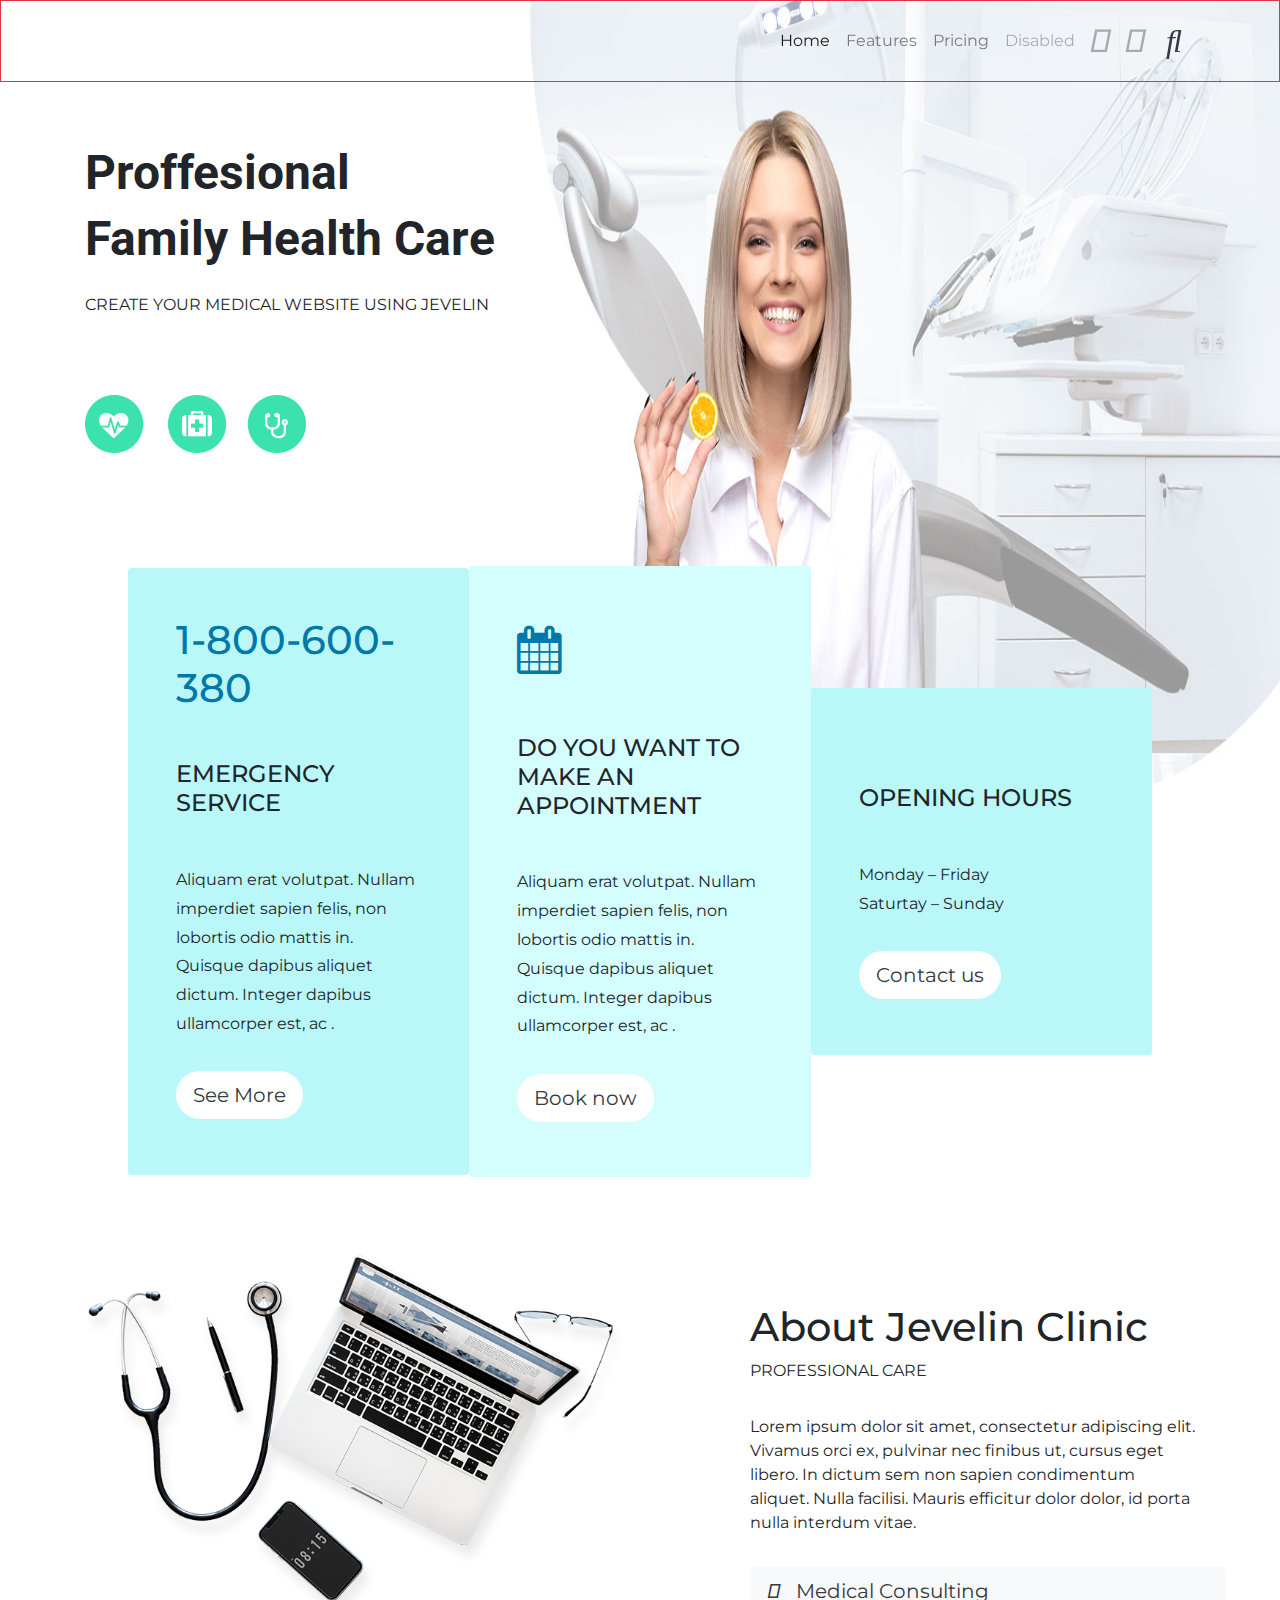
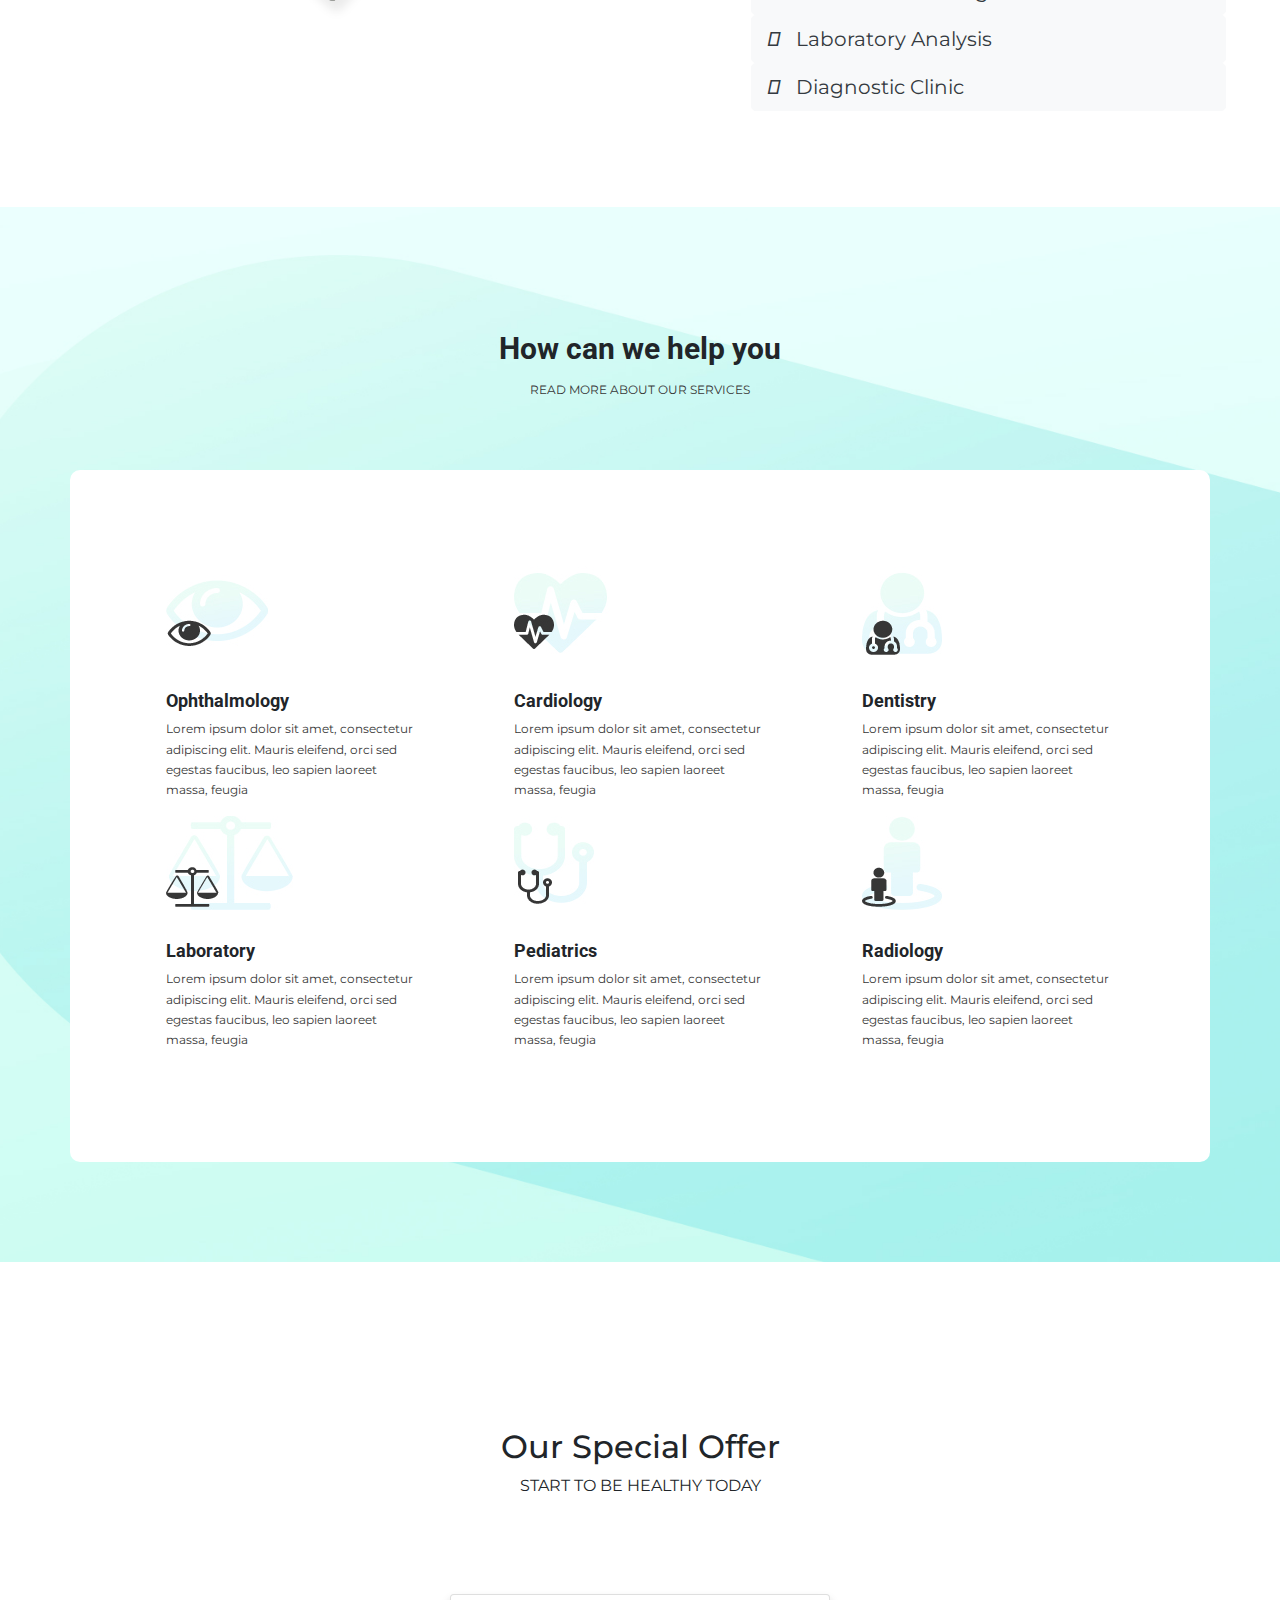
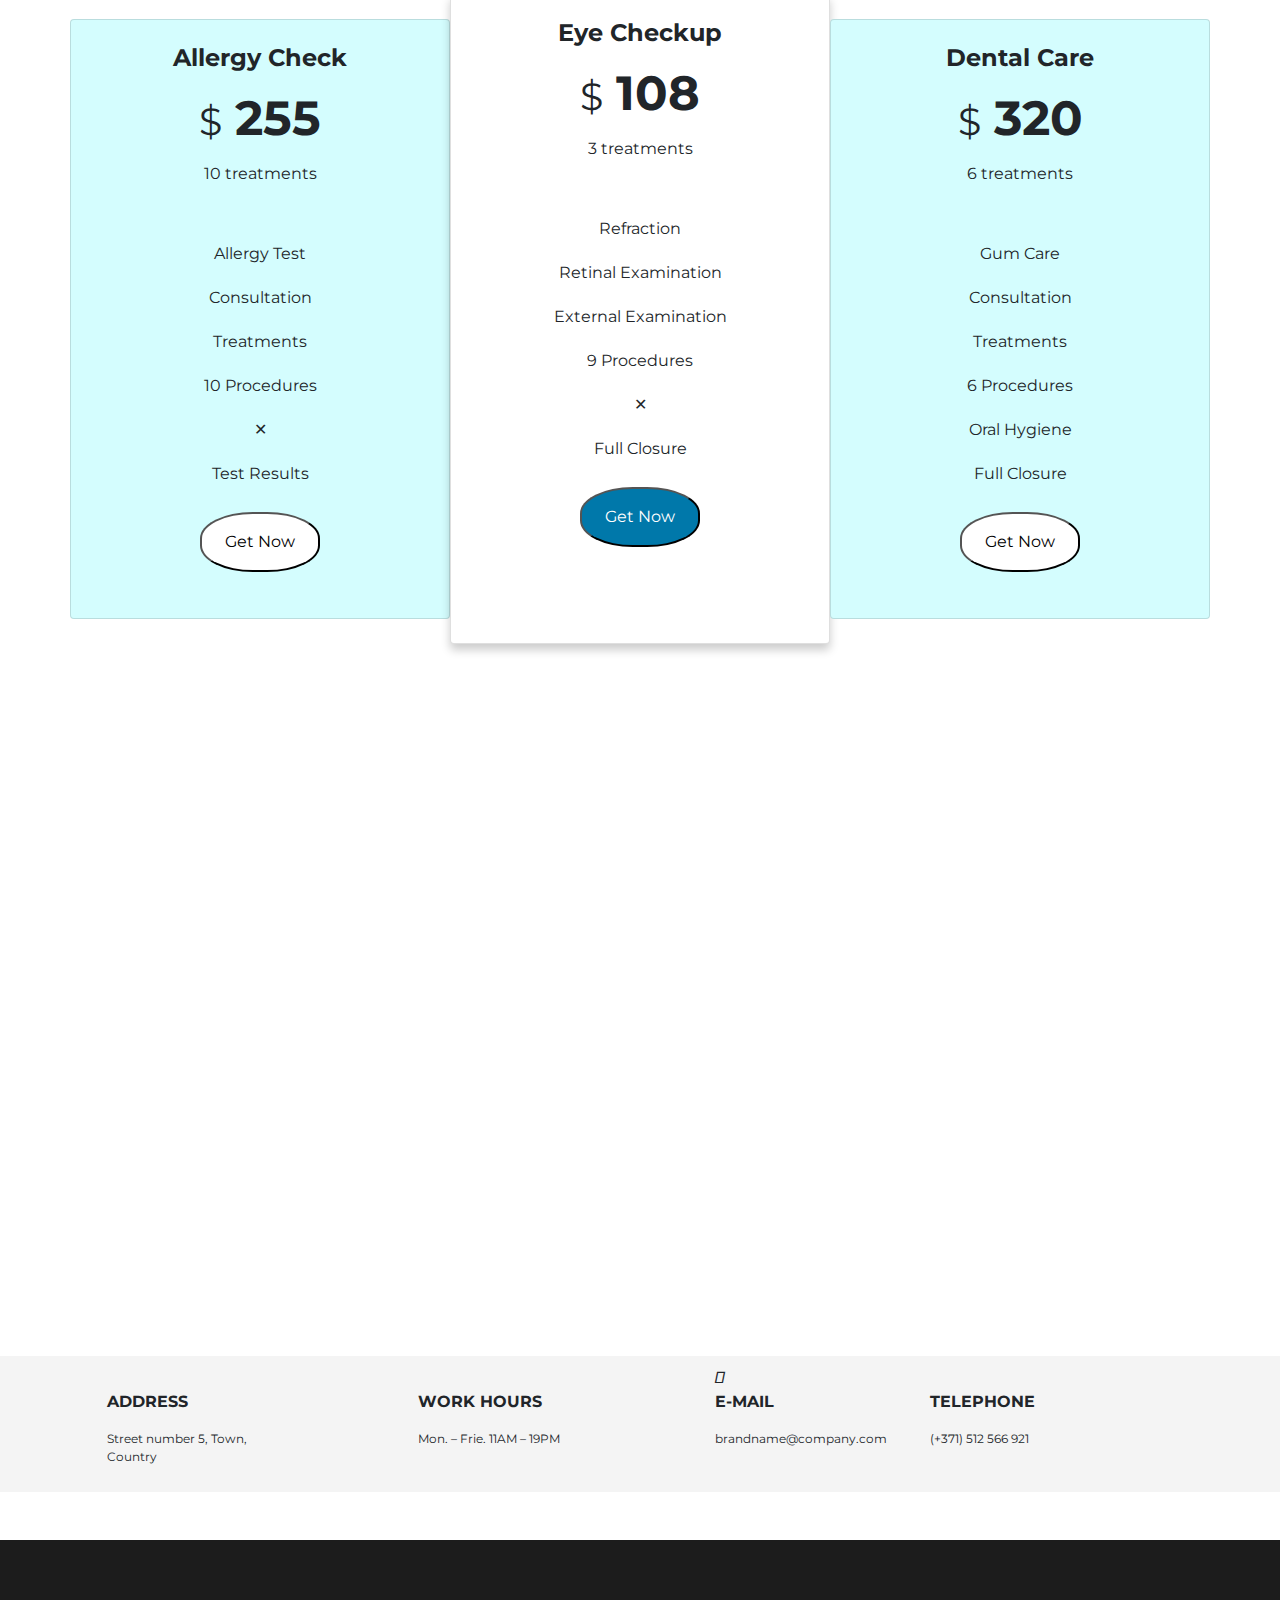
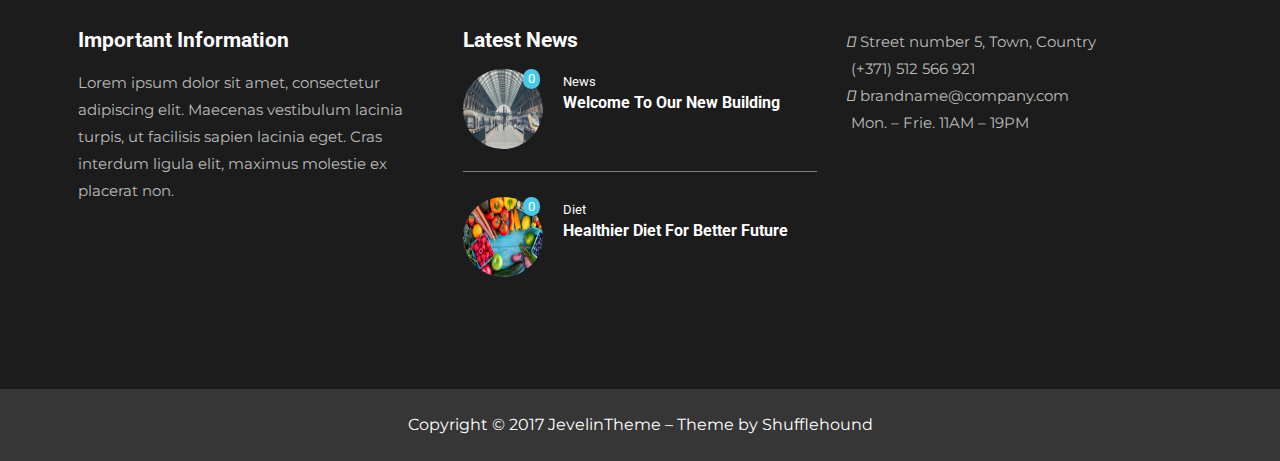
==== commit cfa103b7: "navbar fixed" ====
--- a/Mind-Benders/Project/index.html
+++ b/Mind-Benders/Project/index.html
@@ -8,10 +8,9 @@
     <link rel="stylesheet" href="https://stackpath.bootstrapcdn.com/bootstrap/4.4.1/css/bootstrap.min.css"
         integrity="sha384-Vkoo8x4CGsO3+Hhxv8T/Q5PaXtkKtu6ug5TOeNV6gBiFeWPGFN9MuhOf23Q9Ifjh" crossorigin="anonymous">
     <script src="https://kit.fontawesome.com/fce07344b0.js" crossorigin="anonymous"></script>
-    <link rel="stylesheet" href="https://stackpath.bootstrapcdn.com/bootstrap/4.4.1/css/bootstrap.min.css" />
     <script src="https://code.jquery.com/jquery-3.4.1.slim.min.js"></script>
-    <script src="https://stackpath.bootstrapcdn.com/bootstrap/4.4.1/js/bootstrap.min.js"></script>
     <link rel="stylesheet" href="https://stackpath.bootstrapcdn.com/font-awesome/4.7.0/css/font-awesome.min.css" />
+    <link rel="stylesheet" href="./css/animate.css">
     <link rel="stylesheet" href="./css/style.css">
     <title>Document</title>
 </head>
@@ -21,7 +20,8 @@
     <div class="background-img fixed-top d-flex w-100">
         <img src="./images/lady.jpg" alt="background" class="bg-img w-100">
     </div>
-    <nav class="navbar navbar-expand-lg navbar-light bg-whight fixed-top">
+    <header class="fixed-top border border-danger">
+    <nav class="navbar navbar-expand-lg navbar-light">
         <div class="container container-1">
             <div><a class="navbar-brand" href="index.html"><img src="./images/Logo.png" alt=""></a></div>
 
@@ -59,14 +59,15 @@
                     </li>
                 </ul>
                 <div class="collapse  fixed-top search-bar" id="search-bar">
-                    <div class="card card-body">
-                        <input type="text" class="search-bar">
+                    
+                    <div class="card card-body row">
+                        <input type="text" class="search-bar col-6">
                     </div>
                 </div>
             </div>
         </div>
     </nav>
-
+</header>
 
 
     <main>
@@ -144,8 +145,7 @@
 
                         <div class="collapse ml-3" id="collapseExample">
                             <div class="card card-body">
-                                Anim pariatur cliche reprehenderit, enim eiusmod high life accusamus terry
-                                richardson ad
+                                Anim pariatur cliche reprehenderit, enim eiusmod high life accusamus terry richardson ad
                                 squid. Nihil anim keffiyeh helvetica, craft beer labore wes anderson cred nesciunt
                                 sapiente ea proident.
                             </div>
@@ -158,21 +158,19 @@
 
                         <div class="collapse ml-3" id="collapseExample1">
                             <div class="card card-body">
-                                Anim pariatur cliche reprehenderit, enim eiusmod high life accusamus terry
-                                richardson ad
+                                Anim pariatur cliche reprehenderit, enim eiusmod high life accusamus terry richardson ad
                                 squid. Nihil anim keffiyeh helvetica, craft beer labore wes anderson cred nesciunt
                                 sapiente ea proident.
                             </div>
                         </div>
-                        <button class="btn btn-light text-dark d-block text-left col-12 ml-3 mr-3 btn-lg" type="button"
+                        <button class="btn btn-light text-dark d-block text-left col-12 ml-3 btn-lg" type="button"
                             data-toggle="collapse" data-target="#collapseExample2" aria-expanded="false"
                             aria-controls="collapseExample2">
                             <i class="fas fa-chevron-down pr-3"></i>Diagnostic Clinic
                         </button>
                         <div class="collapse ml-3" id="collapseExample2">
                             <div class="card card-body">
-                                Anim pariatur cliche reprehenderit, enim eiusmod high life accusamus terry
-                                richardson ad
+                                Anim pariatur cliche reprehenderit, enim eiusmod high life accusamus terry richardson ad
                                 squid. Nihil anim keffiyeh helvetica, craft beer labore wes anderson cred nesciunt
                                 sapiente ea proident.
                             </div>
@@ -261,8 +259,8 @@
                 </div>
               </div>
             </div>
-          </section>
-          <section class="sec5">
+          
+          <div >
             <div class="row">
               <div class="col-md-3">
                 <span>53</span>
@@ -281,7 +279,8 @@
                 <p>Offered<br />Programs</p>
               </div>
             </div>
-          </section> -->
+          </div>
+        </section> -->
         <section class="our-special-offers ">
 
             <div class="card-head">
@@ -395,10 +394,6 @@
                 </div>
             </address>
         </section>
-
-        <section>
-        </section>
-
     </main>
 
     <footer class="mt-5">
--- a/Mind-Benders/Project/css/style.css
+++ b/Mind-Benders/Project/css/style.css
@@ -13,6 +13,7 @@
     width: 100%;
     height: auto;
     font-family: 'Montserrat', sans-serif;
+    
 }
 .small-p{
     font-size:1rem;  
@@ -28,6 +29,7 @@
     margin-top: 9rem;
     font-size:48px;
 }
+
 .big-headers{
     font-family: 'Roboto', sans-serif;
     font-size: 48px;
@@ -53,7 +55,8 @@
 .background-img{
     position: absolute;
     z-index: -1;
-    width: 100% !important;
+    width: auto !important;
+    height: 50rem;
 }
 .lage-container{
     background-color: #D4FDFE;
@@ -79,26 +82,38 @@
     margin: 110px auto 30px;
 }
 @media (max-width:991px){
-    #navbarNav{
-        padding: 0px;
-        background-color: black !important;
-        color: white !important;
-        width: 100%;
-    }
-    #navbarNav a{
-        padding: 1rem 0;
-        color: white !important;
-        border-bottom: 1px solid white;
-        margin: 0 3rem;
-    }
-    .disabled{
-        border: none !important;
-    }
-    .container-1{
-        display: flex;
-        justify-content: center;
-        margin: 0px;
-    }
+  header{
+    width: 100% !important;
+}
+nav{
+    display: flex;
+    position: fixed !important;
+    top: 10px !important;
+    justify-content: center;
+    width: 100% !important;
+}
+#navbarNav{
+    padding: 0px;
+    background-color: black !important;
+    color: white !important;
+    width: 100%;
+}
+#navbarNav a{
+    padding: 1rem 0;
+    color: white !important;
+    border-bottom: 1px solid white;
+    margin: 0 3rem;
+}
+.disabled{
+    border: none !important;
+}
+.container-1{
+    display: flex;
+    justify-content: center;
+}
+.navbar-ul{
+  width: 90%;
+}
 }
 .search-bar{
     height: 150px;
@@ -145,12 +160,6 @@
     background-size: cover;
     background-position: 20px;
     width:100%;
-   
-
-
-
-
- 
 }
 .card-flex{
     display: flex !important;
@@ -410,8 +419,8 @@
         max-width: 100%;
         height: auto;
         margin-top: 40px;
-      }
-      .sec5 {
+      }*/
+      /* .sec5 {
         background-color: #F4F4F4;
         position: absolute;
         top: 100%;
@@ -448,4 +457,4 @@
           top: 70%;
           padding-top: 80px;
         }
-      } */+      }  */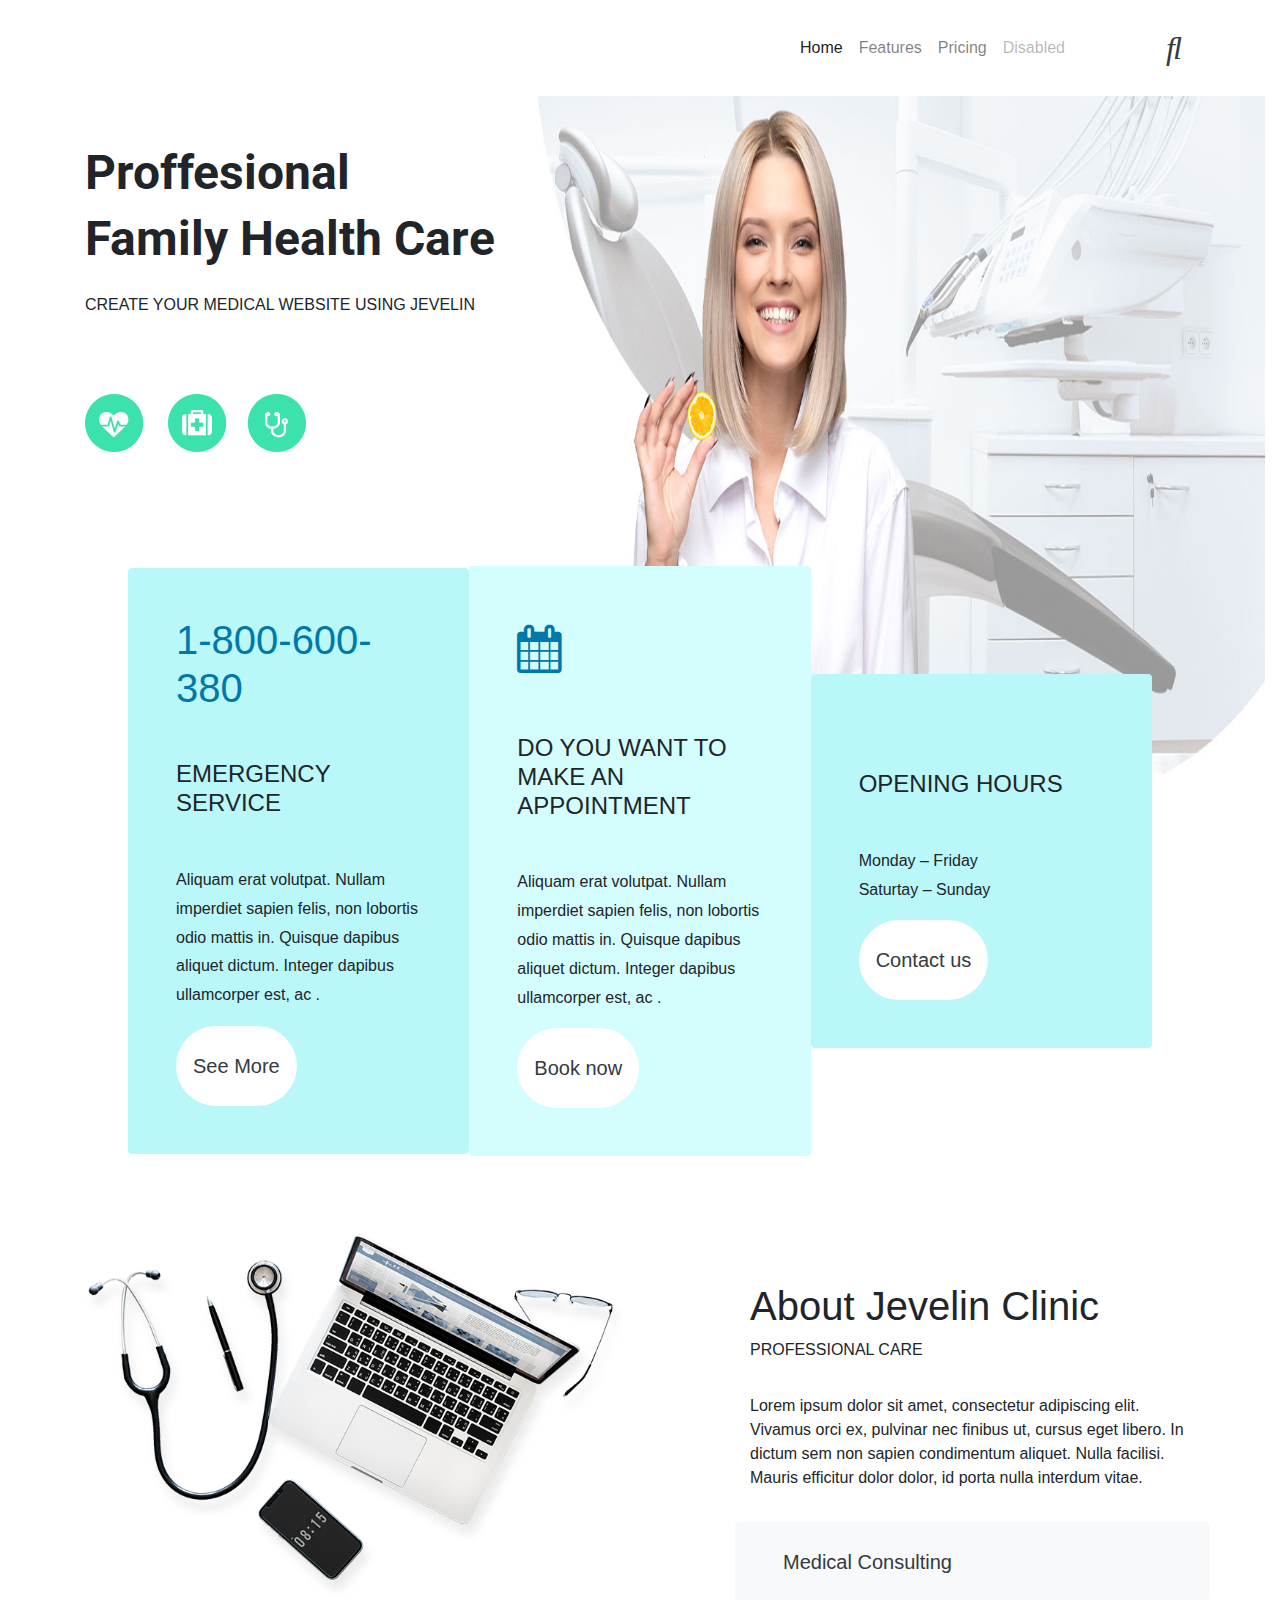
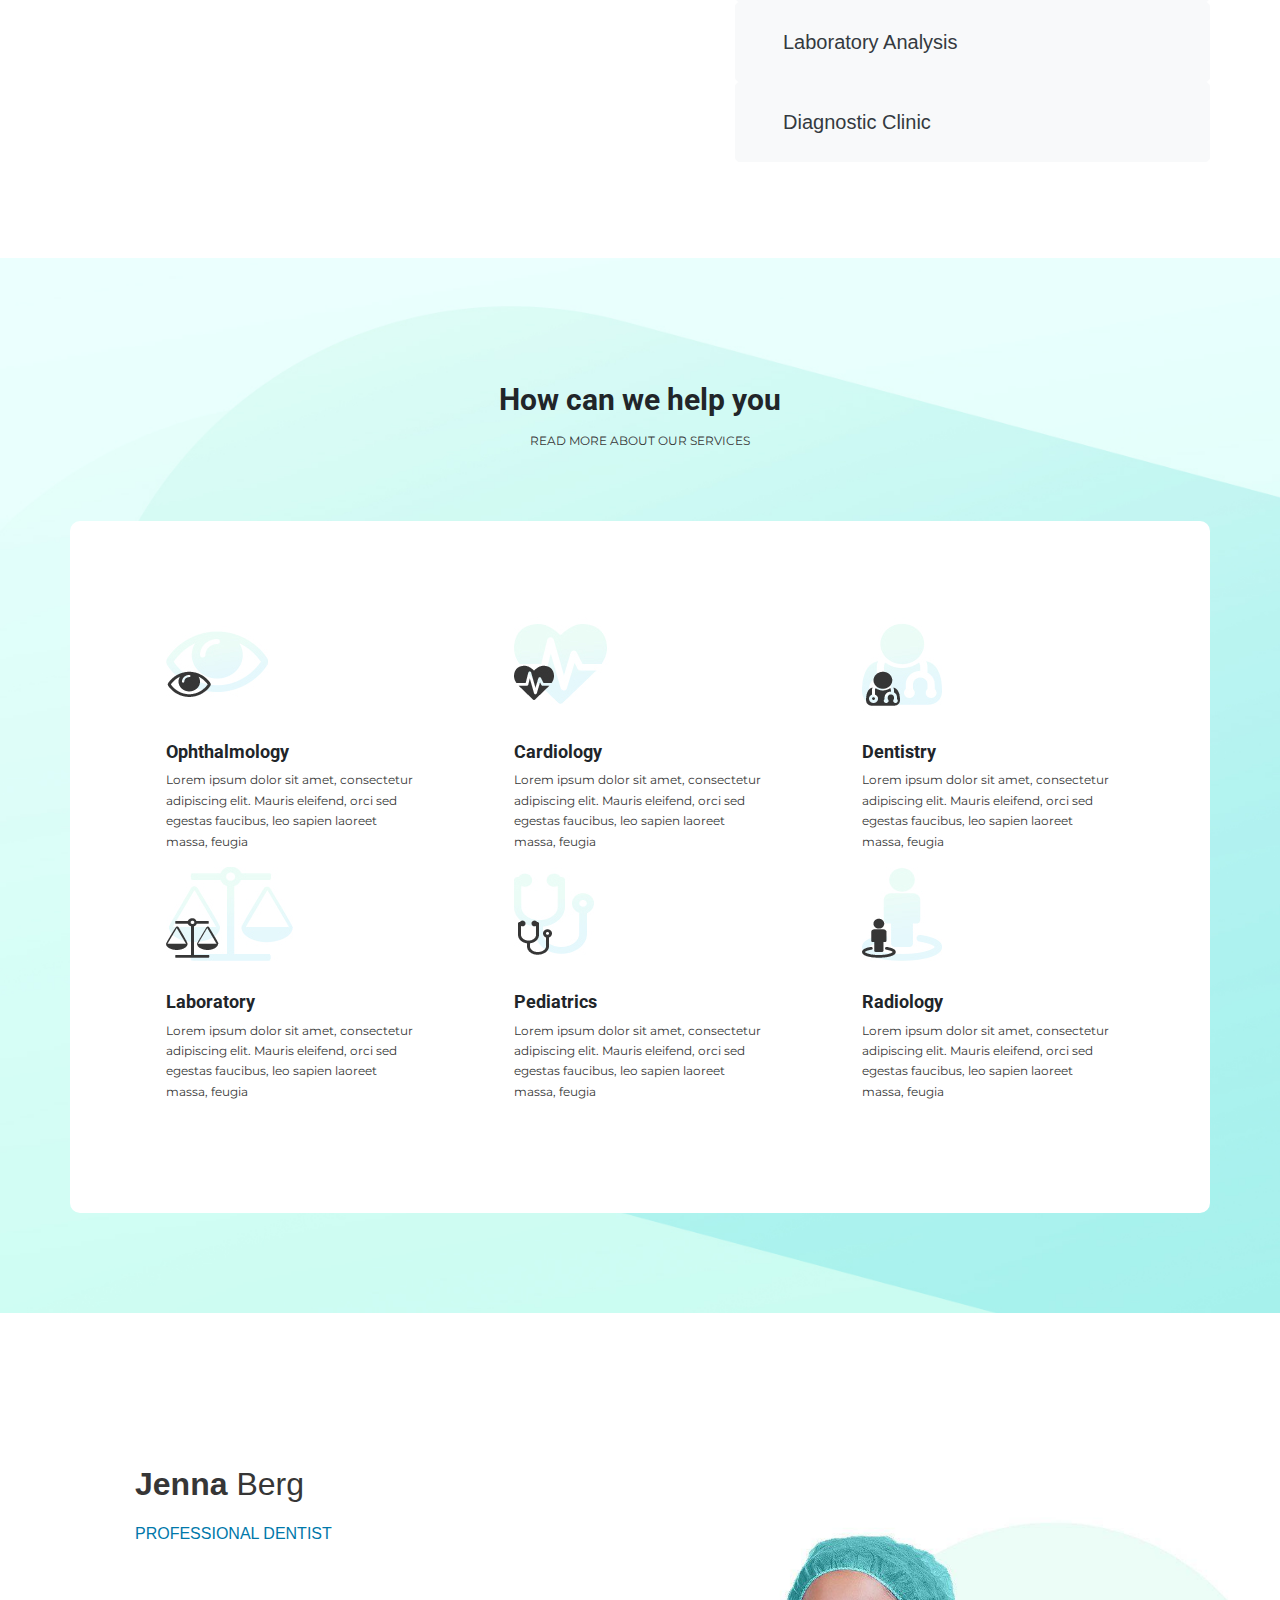
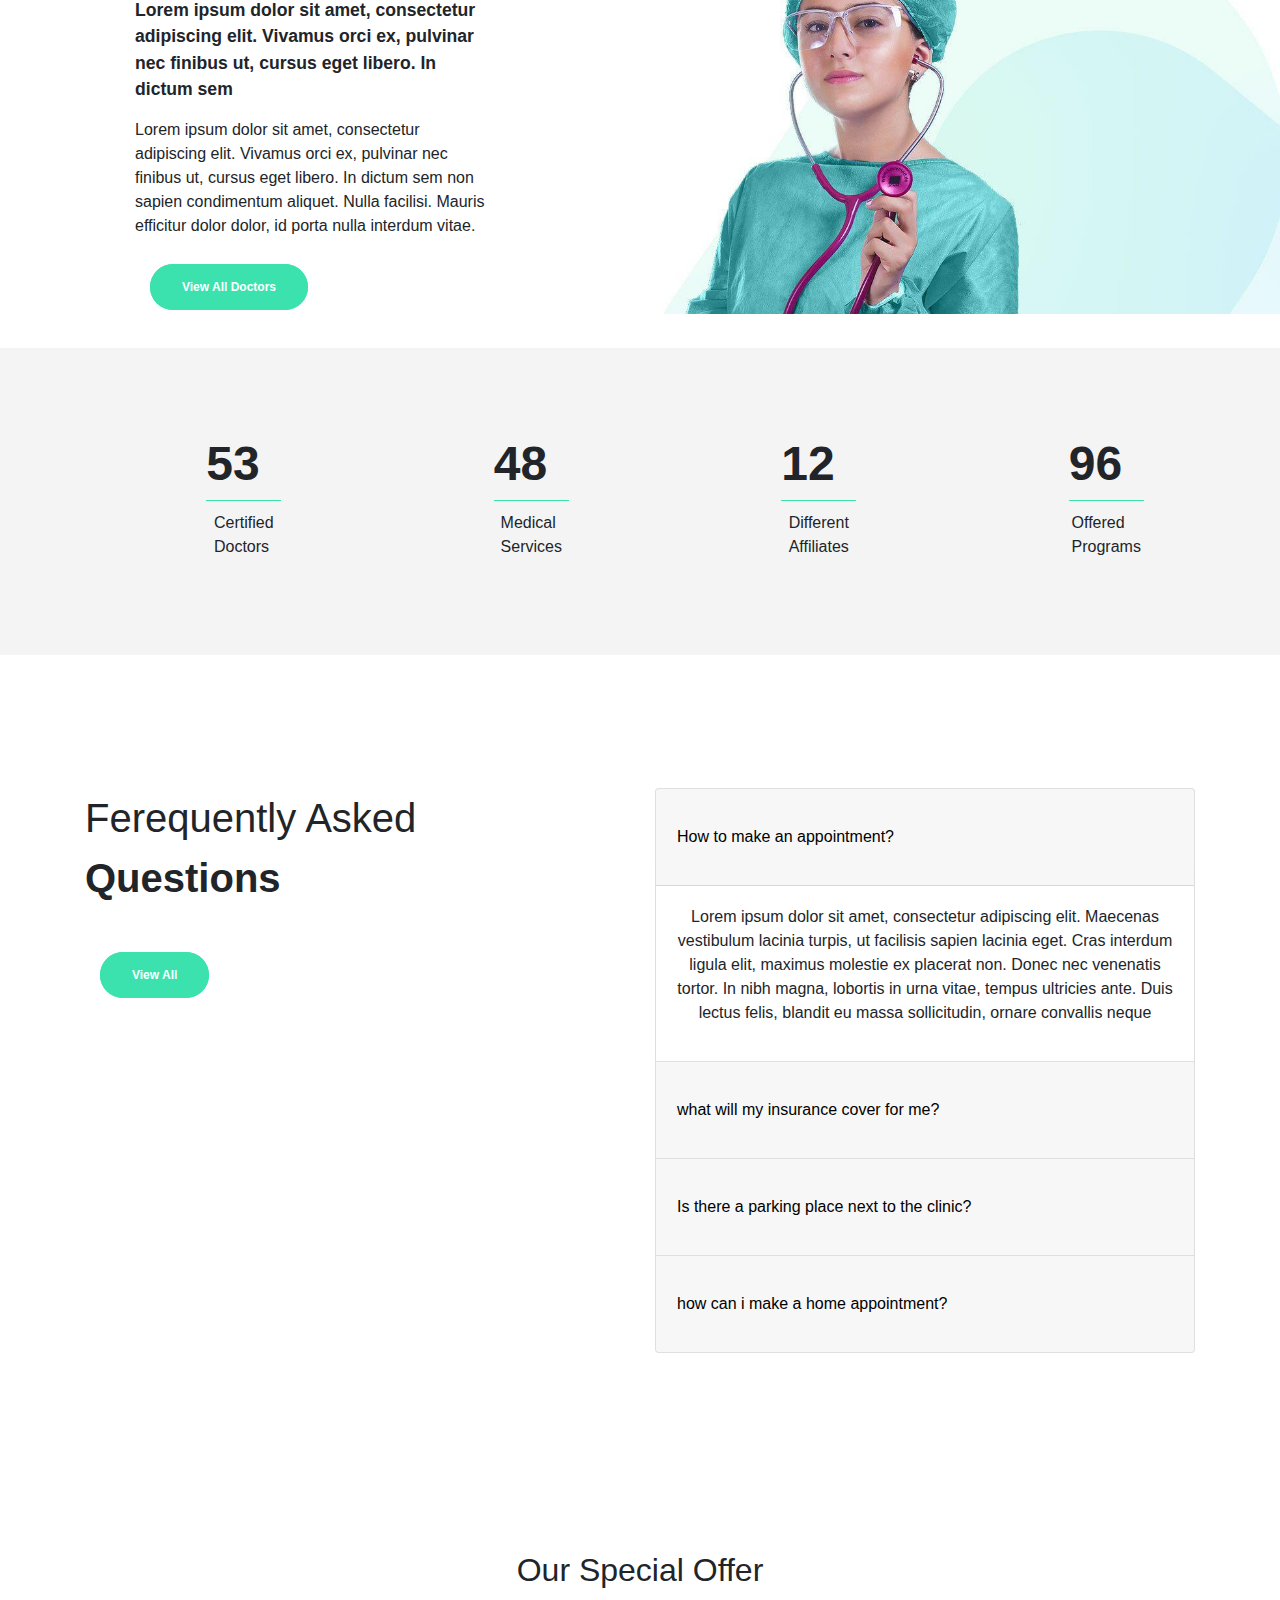
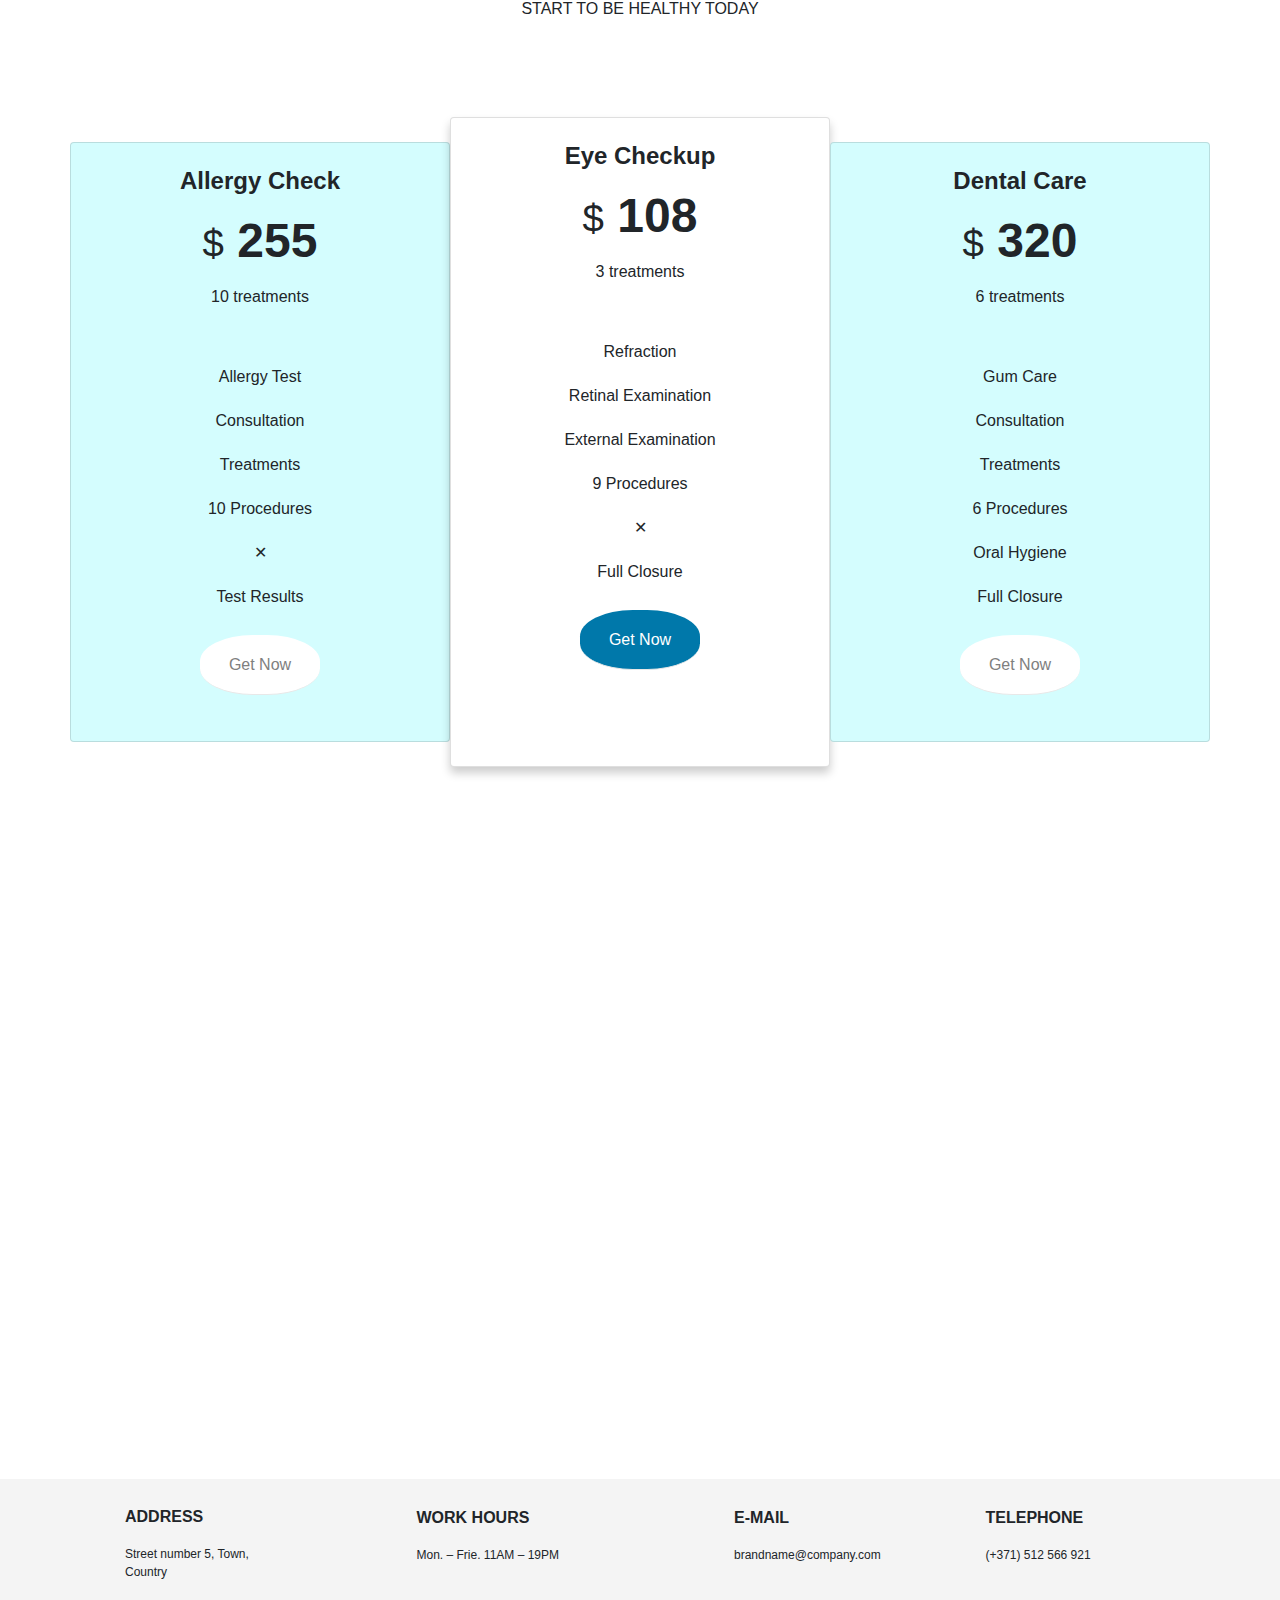
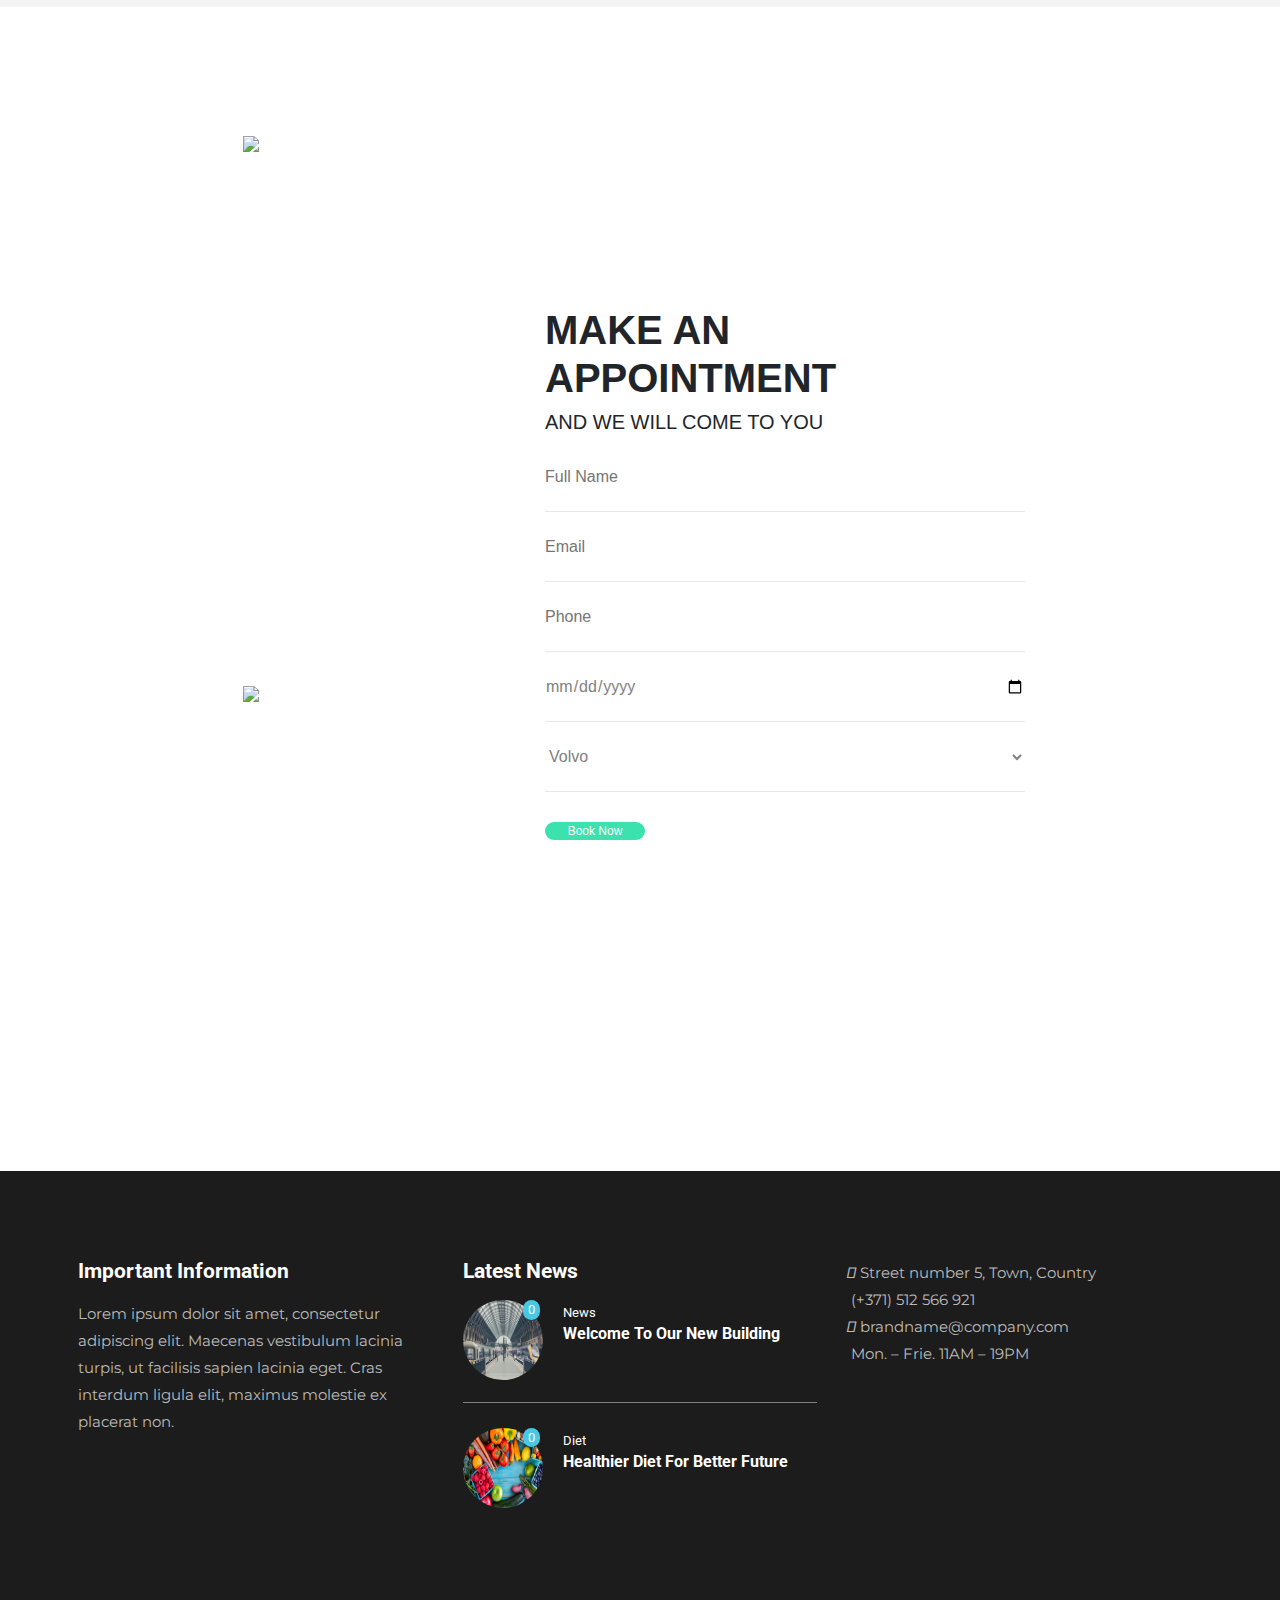
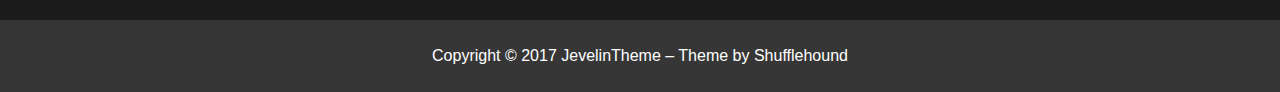
==== commit 0fcbb598: "" ====
--- a/Mind-Benders/Project/index.html
+++ b/Mind-Benders/Project/index.html
@@ -9,6 +9,7 @@
         integrity="sha384-Vkoo8x4CGsO3+Hhxv8T/Q5PaXtkKtu6ug5TOeNV6gBiFeWPGFN9MuhOf23Q9Ifjh" crossorigin="anonymous">
     <script src="https://kit.fontawesome.com/fce07344b0.js" crossorigin="anonymous"></script>
     <script src="https://code.jquery.com/jquery-3.4.1.slim.min.js"></script>
+
     <link rel="stylesheet" href="https://stackpath.bootstrapcdn.com/font-awesome/4.7.0/css/font-awesome.min.css" />
     <link rel="stylesheet" href="./css/animate.css">
     <link rel="stylesheet" href="./css/style.css">
@@ -17,57 +18,65 @@
 
 
 <body>
-    <div class="background-img fixed-top d-flex w-100">
+    <div class="background-img fixed-top d-flex container-fluid">
         <img src="./images/lady.jpg" alt="background" class="bg-img w-100">
     </div>
-    <header class="fixed-top border border-danger">
-    <nav class="navbar navbar-expand-lg navbar-light">
-        <div class="container container-1">
-            <div><a class="navbar-brand" href="index.html"><img src="./images/Logo.png" alt=""></a></div>
-
-            <button class="navbar-toggler" type="button" data-toggle="collapse" data-target="#navbarNav"
-                aria-controls="navbarNav" aria-expanded="false" aria-label="Toggle navigation">
-                <span class="navbar-toggler-icon"></span>
-            </button>
-            <div class="collapse navbar-collapse justify-content-end" id="navbarNav">
-                <ul class="navbar-nav d-flex align-items-center">
-                    <li class="nav-item active">
-                        <a class="nav-link" href="#">Home <span class="sr-only">(current)</span></a>
-                    </li>
-                    <li class="nav-item">
-                        <a class="nav-link" href="#">Features</a>
-                    </li>
-                    <li class="nav-item">
-                        <a class="nav-link" href="#">Pricing</a>
-                    </li>
-                    <li class="nav-item">
-                        <a class="nav-link disabled" href="#" tabindex="-1" aria-disabled="true">Disabled</a>
-                    </li>
-                    <li>
-                        <a class="nav-link disabled" href="#" tabindex="-1" aria-disabled="true"><i
-                                class="fab fa-facebook-square fa-2x"></i></a>
-                    </li>
-                    <li>
-                        <a class="nav-link disabled" href="#" tabindex="-1" aria-disabled="true"><i
-                                class="fab fa-twitter-square fa-2x"></i></a>
-                    </li>
-                    <li>
-                        <button class="btn btn-white text-dark text-left col-12" type="button" data-toggle="collapse"
-                            data-target="#search-bar" aria-expanded="false" aria-controls="search-bar">
-                            <i class="fas fa-search fa-2x "></i>
-                        </button>
-                    </li>
-                </ul>
-                <div class="collapse  fixed-top search-bar" id="search-bar">
-                    
-                    <div class="card card-body row">
-                        <input type="text" class="search-bar col-6">
-                    </div>
-                </div>
-            </div>
-        </div>
-    </nav>
-</header>
+    <header class="fixed-top bg-white">
+        <nav class="navbar navbar-expand-lg navbar-light">
+            <div class="container container-1">
+                <div><a class="navbar-brand" href="index.html"><img src="./images/Logo.png" alt=""></a></div>
+
+                <button class="navbar-toggler" type="button" data-toggle="collapse" data-target="#navbarNav"
+                    aria-controls="navbarNav" aria-expanded="false" aria-label="Toggle navigation">
+                    <span class="navbar-toggler-icon"></span>
+                </button>
+                <div class="collapse navbar-collapse justify-content-end" id="navbarNav">
+                    <ul class="navbar-nav d-flex align-items-center">
+                        <li class="nav-item active">
+                            <a class="nav-link" href="#">Home <span class="sr-only">(current)</span></a>
+                        </li>
+                        <li class="nav-item">
+                            <a class="nav-link" href="#">Features</a>
+                        </li>
+                        <li class="nav-item">
+                            <a class="nav-link" href="#">Pricing</a>
+                        </li>
+                        <li class="nav-item">
+                            <a class="nav-link disabled" href="#" tabindex="-1" aria-disabled="true">Disabled</a>
+                        </li>
+                        <li>
+                            <a class="nav-link disabled" href="#" tabindex="-1" aria-disabled="true"><i
+                                    class="fab fa-facebook-square fa-2x"></i></a>
+                        </li>
+                        <li>
+                            <a class="nav-link disabled" href="#" tabindex="-1" aria-disabled="true"><i
+                                    class="fab fa-twitter-square fa-2x"></i></a>
+                        </li>
+                        <li>
+                            <button class="btn btn-white text-dark text-left col-12" type="button"
+                                data-toggle="collapse" data-target="#search-bar" aria-expanded="false"
+                                aria-controls="search-bar">
+                                <i class="fas fa-search fa-2x "></i>
+                            </button>
+                        </li>
+                    </ul>
+                    <div class="row collapse  fixed-top " id="search-bar">
+
+                        <div class="card card-body col-6 border-none">
+                            <input type="text" class="ml-5 search-bar col-6" placeholder="Search...">
+                        </div>
+                        <div class="col-6 bg-white d-flex justify-content-end">
+                            <button class="btn btn-white text-dark text-left col-12 bg-white d-flex justify-content-end"
+                                type="button" data-toggle="collapse" data-target="#search-bar" aria-expanded="false"
+                                aria-controls="search-bar">
+                                <i class="fas fa-search fa-2x mr-5"></i>
+                            </button>
+                        </div>
+                    </div>
+                </div>
+            </div>
+        </nav>
+    </header>
 
 
     <main>
@@ -102,11 +111,12 @@
                     <p class="small-p">Aliquam erat volutpat. Nullam imperdiet sapien felis, non lobortis odio
                         mattis
                         in. Quisque dapibus aliquet dictum. Integer dapibus ullamcorper est, ac .</p>
-                    <button type="button" class="btn btn-outline-white bg-white text-dark rounded-pill btn-lg"
+                    <button type="button"
+                        class="btn btn-outline-white bg-white text-dark rounded-pill btn-lg special-btn"
                         id="special-btn">Book now</button>
 
                 </div>
-                <div class="rounded col-lg-4   small-container p-5">
+                <div class="rounded col-lg-4  small-container p-5">
                     <i class="far fa-clock blue-headers"></i>
                     <h4 class="my-5">OPENING HOURS</h4>
                     <p class="small-p">
@@ -120,7 +130,7 @@
             </div>
         </section>
 
-        <section class="container mb-5 py-5 d-sm-block about ">
+        <section class="container mb-5 py-5 d-sm-block about">
             <div class="row justify-content-between ">
                 <div class="col-md-12 col-lg-6  col-sm-12">
                     <img class="rounded img-fluid " src="./images/laptop.png" alt="labtop image">
@@ -136,39 +146,39 @@
                             aliquet.
                             Nulla facilisi. Mauris efficitur dolor dolor, id porta nulla interdum vitae.</p>
                     </div>
-                    <div class="row">
-                        <button class="btn btn-light text-dark text-left col-12 mx-3 btn-lg " type="button"
+                    <div class="row ">
+                        <button class="btn btn-light text-dark text-left col-12  btn-lg " type="button"
                             data-toggle="collapse" data-target="#collapseExample" aria-expanded="false"
                             aria-controls="collapseExample1">
                             <i class="fas fa-chevron-down pr-3"></i>Medical Consulting
                         </button>
 
-                        <div class="collapse ml-3" id="collapseExample">
+                        <div class="collapse " id="collapseExample">
                             <div class="card card-body">
                                 Anim pariatur cliche reprehenderit, enim eiusmod high life accusamus terry richardson ad
                                 squid. Nihil anim keffiyeh helvetica, craft beer labore wes anderson cred nesciunt
                                 sapiente ea proident.
                             </div>
                         </div>
-                        <button class="btn btn-light text-dark d-block text-left col-12 ml-3 btn-lg" type="button"
+                        <button class="btn btn-light text-dark d-block text-left col-12  btn-lg " type="button"
                             data-toggle="collapse" data-target="#collapseExample1" aria-expanded="false"
                             aria-controls="collapseExample1">
                             <i class="fas fa-chevron-down pr-3"></i>Laboratory Analysis
                         </button>
 
-                        <div class="collapse ml-3" id="collapseExample1">
+                        <div class="collapse " id="collapseExample1">
                             <div class="card card-body">
                                 Anim pariatur cliche reprehenderit, enim eiusmod high life accusamus terry richardson ad
                                 squid. Nihil anim keffiyeh helvetica, craft beer labore wes anderson cred nesciunt
                                 sapiente ea proident.
                             </div>
                         </div>
-                        <button class="btn btn-light text-dark d-block text-left col-12 ml-3 btn-lg" type="button"
+                        <button class="btn btn-light text-dark d-block text-left col-12 btn-lg" type="button"
                             data-toggle="collapse" data-target="#collapseExample2" aria-expanded="false"
                             aria-controls="collapseExample2">
                             <i class="fas fa-chevron-down pr-3"></i>Diagnostic Clinic
                         </button>
-                        <div class="collapse ml-3" id="collapseExample2">
+                        <div class="collapse " id="collapseExample2">
                             <div class="card card-body">
                                 Anim pariatur cliche reprehenderit, enim eiusmod high life accusamus terry richardson ad
                                 squid. Nihil anim keffiyeh helvetica, craft beer labore wes anderson cred nesciunt
@@ -179,7 +189,7 @@
                 </div>
             </div>
         </section>
-        <section class="help-sec container-fluid my-3">
+        <section class="help-sec container-fluid my-3 ">
             <div class="text-center py-5 mx-5 my-3">
                 <h2 class="mb-3">How can we help you</h2>
                 <h6>read more about our services</h6>
@@ -233,54 +243,154 @@
                 </div>
             </div>
         </section>
-        <!-- <section class="sec4">
-            <div class="container container-2">
-              <div class="row">
-                <div class="col-md-6 about-jenna animated bounceInLeft">
-                  <h2 class="title text-left"><b>Jenna</b> Berg</h2>
-                  <p class="about-title">PROFESSIONAL DENTIST</p>
-                  <p id="p1">
-                    Lorem ipsum dolor sit amet, consectetur adipiscing elit. Vivamus
-                    orci ex, pulvinar nec finibus ut, cursus eget libero. In dictum
-                    sem
-                  </p>
-                  <p>
-                    Lorem ipsum dolor sit amet, consectetur adipiscing elit. Vivamus
-                    orci ex, pulvinar nec finibus ut, cursus eget libero. In dictum
-                    sem non sapien condimentum aliquet. Nulla facilisi. Mauris
-                    efficitur dolor dolor, id porta nulla interdum vitae.
-                  </p>
-                  <div id="btn">
-                    <a href="#" target="_self"> View All Doctors</a>
-                  </div>
-                </div>
-                <div class="col-md-6">
-                  <img src="./images/jenn.jpg" class="pic" />
-                </div>
-              </div>
-            </div>
-          
-          <div >
-            <div class="row">
-              <div class="col-md-3">
-                <span>53</span>
-                <p>Certified<br />Doctors</p>
-              </div>
-              <div class="col-md-3">
-                <span>48</span>
-                <p>Medical<br />Services</p>
-              </div>
-              <div class="col-md-3">
-                <span>12</span>
-                <p>Different<br />Affiliates</p>
-              </div>
-              <div class="col-md-3">
-                <span>96</span>
-                <p>Offered<br />Programs</p>
-              </div>
-            </div>
-          </div>
-        </section> -->
+        <section class="sec4 ">
+            <div class=" conta">
+                <div class="row">
+                    <div class="col-md-6 about-jenna animated bounceInLeft large-padding">
+                        <h2 class="title text-left"><b>Jenna</b> Berg</h2>
+                        <p class="about-title">PROFESSIONAL DENTIST</p>
+                        <p id="p1">
+                            Lorem ipsum dolor sit amet, consectetur adipiscing elit. Vivamus
+                            orci ex, pulvinar nec finibus ut, cursus eget libero. In dictum
+                            sem
+                        </p>
+                        <p>
+                            Lorem ipsum dolor sit amet, consectetur adipiscing elit. Vivamus
+                            orci ex, pulvinar nec finibus ut, cursus eget libero. In dictum
+                            sem non sapien condimentum aliquet. Nulla facilisi. Mauris
+                            efficitur dolor dolor, id porta nulla interdum vitae.
+                        </p>
+                        <div id="btn">
+                            <a href="#" target="_self"> View All Doctors</a>
+                        </div>
+                    </div>
+                    <div class="col-md-6">
+                        <img src="./images/jenn.jpg" class="pic" alt="jenna">
+                    </div>
+                </div>
+            </div>
+            <div class="sec5">
+                <div class="row d-flex align-items-center">
+                    <div class="col-md-3 d-flex flex-column justify-content-center align-items-center">
+                        <span>53</span>
+                        <p>Certified<br />Doctors</p>
+                    </div>
+                    <div class="col-md-3 d-flex flex-column justify-content-center align-items-center">
+                        <span>48</span>
+                        <p>Medical<br />Services</p>
+                    </div>
+                    <div class="col-md-3 d-flex flex-column justify-content-center align-items-center">
+                        <span>12</span>
+                        <p>Different<br />Affiliates</p>
+                    </div>
+                    <div class="col-md-3 d-flex flex-column justify-content-center  align-items-center">
+                        <span>96</span>
+                        <p>Offered<br />Programs</p>
+                    </div>
+                </div>
+            </div>
+        </section>
+        <section class="sec6 ">
+            <div class="container py-5 cont">
+                <div class="row">
+                    <div class="col-md-6">
+                        <div class="content">
+                            <p> Ferequently Asked <br><b> Questions</b></p>
+                        </div>
+                        <div id="btn">
+                            <a href="#" target="_self"> View All </a>
+                        </div>
+                    </div>
+                    <div class="col-md-6 mx-auto">
+                        <div class="accordion" id="faqExample">
+                            <div class="card">
+                                <div class="card-header p-2" id="headingOne">
+                                    <h5 class="mb-0">
+                                        <button class="btn btn-link" type="button" data-toggle="collapse"
+                                            data-target="#collapseOne" aria-expanded="true" aria-controls="collapseOne">
+                                            How to make an appointment?
+                                        </button>
+                                    </h5>
+                                </div>
+                                <div id="collapseOne" class="collapse show" aria-labelledby="headingOne"
+                                    data-parent="#faqExample">
+                                    <div class="card-body">
+                                        <p>Lorem ipsum dolor sit amet, consectetur adipiscing elit. Maecenas vestibulum
+                                            lacinia turpis, ut facilisis sapien lacinia eget. Cras interdum ligula elit,
+                                            maximus molestie ex placerat non. Donec nec venenatis tortor. In nibh magna,
+                                            lobortis in urna vitae, tempus ultricies ante. Duis lectus felis, blandit eu
+                                            massa sollicitudin, ornare convallis neque</p>
+                                    </div>
+                                </div>
+                            </div>
+                            <div class="card">
+                                <div class="card-header p-2" id="headingTwo">
+                                    <h5 class="mb-0">
+                                        <button class="btn btn-link collapsed" type="button" data-toggle="collapse"
+                                            data-target="#collapseTwo" aria-expanded="false"
+                                            aria-controls="collapseTwo">
+                                            what will my insurance cover for me?
+                                        </button>
+                                    </h5>
+                                </div>
+                                <div id="collapseTwo" class="collapse" aria-labelledby="headingTwo"
+                                    data-parent="#faqExample">
+                                    <div class="card-body">
+                                        <p>Lorem ipsum dolor sit amet, consectetur adipiscing elit. Maecenas vestibulum
+                                            lacinia turpis, ut facilisis sapien lacinia eget. Cras interdum ligula elit,
+                                            maximus molestie ex placerat non. Donec nec venenatis tortor. In nibh magna,
+                                            lobortis in urna vitae, tempus ultricies ante. Duis lectus felis, blandit eu
+                                            massa sollicitudin, ornare convallis neque</p>
+                                    </div>
+                                </div>
+                            </div>
+                            <div class="card">
+                                <div class="card-header p-2" id="headingThree">
+                                    <h5 class="mb-0">
+                                        <button class="btn btn-link collapsed" type="button" data-toggle="collapse"
+                                            data-target="#collapseThree" aria-expanded="false"
+                                            aria-controls="collapseThree">
+                                            Is there a parking place next to the clinic?
+                                        </button>
+                                    </h5>
+                                </div>
+                                <div id="collapseThree" class="collapse" aria-labelledby="headingThree"
+                                    data-parent="#faqExample">
+                                    <div class="card-body">
+                                        <p>Lorem ipsum dolor sit amet, consectetur adipiscing elit. Maecenas vestibulum
+                                            lacinia turpis, ut facilisis sapien lacinia eget. Cras interdum ligula elit,
+                                            maximus molestie ex placerat non. Donec nec venenatis tortor. In nibh magna,
+                                            lobortis in urna vitae, tempus ultricies ante. Duis lectus felis, blandit eu
+                                            massa sollicitudin, ornare convallis neque</p>
+                                    </div>
+                                </div>
+                            </div>
+                            <div class="card">
+                                <div class="card-header p-2" id="headingFour">
+                                    <h5 class="mb-0">
+                                        <button class="btn btn-link collapsed" type="button" data-toggle="collapse"
+                                            data-target="#collapseFour" aria-expanded="false"
+                                            aria-controls="collapseFour">
+                                            how can i make a home appointment?
+                                        </button>
+                                    </h5>
+                                </div>
+                                <div id="collapseFour" class="collapse" aria-labelledby="headingFour"
+                                    data-parent="#faqExample">
+                                    <div class="card-body">
+                                        <p>Lorem ipsum dolor sit amet, consectetur adipiscing elit. Maecenas vestibulum
+                                            lacinia turpis, ut facilisis sapien lacinia eget. Cras interdum ligula elit,
+                                            maximus molestie ex placerat non. Donec nec venenatis tortor. In nibh magna,
+                                            lobortis in urna vitae, tempus ultricies ante. Duis lectus felis, blandit eu
+                                            massa sollicitudin, ornare convallis neque</p>
+                                    </div>
+                                </div>
+                            </div>
+                        </div>
+                    </div>
+                </div>
+            </div>
+        </section>
         <section class="our-special-offers ">
 
             <div class="card-head">
@@ -356,35 +466,44 @@
 
             <address class="contact-address">
                 <div class="container  contact-address-container ">
-                    <div class="row  justify-content-center    card-flex ">
-
-
-                        <div class=" contact-sub-div col-lg-3  col-sm-6">
-                            <i class="fas fa-map-marker-alt  col-3"></i>
-                            <div class=" col-9">
+                    <div class="row justify-content-center card-flex ">
+
+
+                        <div class=" contact-sub-div col-lg-3  col-sm-6 d-flex  ">
+                            <div class=" d-flex align-items-center text-success">
+                              <i class="fas fa-map-marker-alt  col-3  fa-3x"></i>
+                            </div>
+                            <div class=" col-9 pt-3">
                                 <p class="contact-title"> ADDRESS</p>
                                 <p class="contact-detail">Street number 5, Town, Country</p>
                             </div>
                         </div>
 
-                        <div class=" contact-sub-div col-lg-3 col-sm-6 ">
-                            <i class="mr-1 far fa-clock col-3"></i>
-                            <div class="col-9">
+                        <div class=" contact-sub-div col-lg-3 col-sm-6 d-flex ">
+                          <div class="d-flex align-items-center text-success">
+                            <i class="mr-1 far fa-clock col-3 fa-3x"></i>
+                          </div>
+                            <div class="col-9 align-self-center">
                                 <p class="contact-title"> WORK HOURS</p>
                                 <p class="contact-detail">Mon. – Frie. 11AM – 19PM</p>
                             </div>
                         </div>
-                        <div class=" contact-sub-div col-lg-2 col-sm-6 ">
-                            <i class="mr-1 far fa-envelope"></i>
-                            <div>
+                        <div class=" contact-sub-div col-lg-3 col-sm-6 d-flex ">
+                          <div class="d-flex align-items-center text-success pr-4">
+                            <i class="mr-1 far fa-envelope fa-3x"></i>
+                          </div>  
+                            <div class="col-9 align-self-center">
                                 <p class="contact-title">E-MAIL</p>
                                 <p class="contact-detail">brandname@company.com</p>
                             </div>
                         </div>
 
-                        <div class=" contact-sub-div col-lg-3 col-sm-6">
-                            <i class="mr-1 fas fa-phone-alt"></i>
-                            <div>
+                        <div class=" contact-sub-div col-lg-3 col-sm-6 d-flex ">
+                          <div class="d-flex align-items-center text-success pr-4">
+                            <i class="mr-1 fas fa-phone-alt fa-3x"></i>
+                          </div>
+                            
+                            <div class="col-9 align-self-center">
                                 <p class="contact-title">TELEPHONE</p>
                                 <p class="contact-detail">(+371) 512 566 921</p>
                             </div>
@@ -394,9 +513,93 @@
                 </div>
             </address>
         </section>
+        <section class="sec7">
+          <div>
+            <div>
+      
+              <div class="container section11">
+      
+                <div id="myCarousel" class="carousel slide" data-ride="carousel">
+      
+                  <ol class="carousel-indicators">
+                    <li data-target="#myCarousel" data-slide-to="0" class="active"></li>
+                    <li data-target="#myCarousel" data-slide-to="1"></li>
+      
+                  </ol>
+      
+                  <div class="carousel-inner">
+      
+                    <div class="item active">
+                      <div class="sec3-card">
+                        <div class="information-div">
+                          <img
+                            src="https://cdn.jevelin.shufflehound.com/wp-content/uploads/sites/23/2018/09/matheus-ferrero-346656-unsplash.png">
+      
+                          <h3>Kate blossom</h3>
+                          <h4>Math Teacher</h4>
+                        </div>
+                        <label class="text-inside-information-div">
+                          <h1>99</h1>
+                          <p>Lorem Ipsum is simply dummy text of the printing and typesetting industry. Lorem Ipsum has been
+                            the industry's standard dummy text ever since 1500s</p>
+      
+                        </label>
+                      </div>
+      
+                    </div>
+      
+                    <div class="item">
+                      <div class="sec3-card">
+                        <div class="information-div">
+                          <img
+                            src="https://cdn.jevelin.shufflehound.com/wp-content/uploads/sites/23/2018/09/beard-blurred-background-casual-842811.png">
+      
+                          <h1>John Doe</h1>
+                          <h4>Geology Teacher</h4>
+                        </div>
+                        <label class="text-inside-information-div">
+                          <h1>99</h1>
+                          <p>Lorem Ipsum is simply dummy text of the printing and typesetting industry. Lorem Ipsum has been
+                            the industry's standard dummy text ever since 1500s</p>
+      
+                        </label>
+                      </div>
+      
+                    </div>
+      
+                  </div>
+                </div>
+      
+                <div>
+      
+                  <form>
+                    <h1><b>MAKE AN APPOINTMENT</b></h1>
+                    <h5>AND WE WILL COME TO YOU</h5>
+                    <div class="form-class">
+                      <input type="text" placeholder="Full Name">
+                      <input type="email" placeholder="Email">
+                      <input type="number" placeholder="Phone">
+                      <input type="date">
+                      <select>
+                        <option value="opthemeology">Volvo</option>
+                        <option value="dentisy">Saab</option>
+                        <option value="laberoty">Fiat</option>
+                        <option value="audi">Audi</option>
+                      </select>
+                    </div>
+                    <button class="button">Book Now</button>
+                    
+      
+                  </form>
+      
+                </div>
+              </div>
+            </div>
+          </div>
+        </section>
     </main>
 
-    <footer class="mt-5">
+    <footer class="mt-5 container-fluid">
 
         <div class="footer-area pt-4">
             <div class="container-fluid">
@@ -466,7 +669,8 @@
 
                 </div>
             </div>
-            <div class="col-md-12 footer-copyright text-center py-4 text-white copyright">Copyright © 2017 JevelinTheme
+            <div class="footer-copyright text-center py-4 text-white copyright container-fluid">Copyright © 2017
+                JevelinTheme
                 – Theme by Shufflehound
             </div>
 
--- a/Mind-Benders/Project/css/style.css
+++ b/Mind-Benders/Project/css/style.css
@@ -7,13 +7,15 @@
     box-sizing: border-box;
 }
 body{
+  display: flex;
+  flex-direction: column;
+  align-items: center;
     /* background-image:url(../images/lady.jpg);
     background-repeat: no-repeat;
     background-size: cover; */
-    width: 100%;
+     width:100% !important; 
     height: auto;
     font-family: 'Montserrat', sans-serif;
-    
 }
 .small-p{
     font-size:1rem;  
@@ -28,6 +30,7 @@
     align-items: center;
     margin-top: 9rem;
     font-size:48px;
+    
 }
 
 .big-headers{
@@ -69,19 +72,24 @@
     background-color:#B9F7F9 !important;
     
 }
-#special-btn:hover{
+.special-btn:hover{
     border: 2px solid #0078AA !important;
     background-color:#D4FDFE !important;
 }
 .about{
     height: auto;
+    width: 98% !important;
     
 }
 .home__container{
     width: 80% !important;
     margin: 110px auto 30px;
 }
+.border-none{
+  border: none;
+}
 @media (max-width:991px){
+ 
   header{
     width: 100% !important;
 }
@@ -137,6 +145,7 @@
     margin-top: -5px;
     
 }
+
 .contact-address-container{
 padding:10px;
 
@@ -228,6 +237,7 @@
     padding-top: 150px;
 }
 @media(max-width:600px){
+ 
     .contact-address{
         height: 480px;
     }
@@ -237,7 +247,7 @@
 }
 footer{
     background-color: #1c1c1c;
-     
+    padding: 0px !important;
     }
     
     .greytxt
@@ -251,6 +261,8 @@
     
     .copyright{
     background-color: #363636;
+    width: 100% !important;
+    
     }
     footer h3, footer h6,footer a{
         font-family: 'Roboto', sans-serif;
@@ -326,13 +338,11 @@
         height: 25px;
         margin: auto;
     }
-    
-    
     .help-sec{
       padding-top: 60px;
       padding-bottom: 100px;
       background-image: url(../imgs/help-background.jpg);
-      background-position: center;
+      
       background-repeat: no-repeat;
       background-size: cover;
     }
@@ -369,92 +379,282 @@
     box-sizing: border-box;
     max-width: 300px;
     }
-    /* .sec4 {
-        width: 100%;
-        height: 100px;
-      }
-      .container {
+    .sec4 {
+      width: 100%;
+    
+    }
+    .conta {
+      margin-top: 8%;
+    }
+    .about-jenna {
+      animation-delay: 1s;
+    }
+    .conta h2 {
+      color: #363636;
+    }
+    .about-title {
+      text-transform: uppercase;
+      color: #0078AA;
+      padding-top: 10px;
+    }
+    #p1 {
+      font-weight: bold;
+      font-size: 1.1rem;
+      padding-top: 35px;
+    }
+    body {
+      font-family: "Helvetica Neue", Helvetica, Arial, sans-serif;
+    }
+    #btn a {
+      border: 2px solid #3CE2AD;
+      background-color: #3CE2AD;
+      border-radius: 45px;
+      color: white;
+      text-decoration: none;
+      font-size: 12px;
+      padding: 14px 30px;
+      text-align: center;
+      font-weight: bold;
+      margin-left: 50px;
+    }
+    #btn {
+      margin-top: 15%;
+      margin-left: -35px;
+    }
+    #btn a:hover {
+      background-color: white;
+      color: black;
+    }
+    .pic {
+      max-width: 100%;
+      height: auto;
+      margin-top: 40px;
+    }
+    .sec5 {
+      background-color: #F4F4F4;
+      padding: 80px;
+    }
+    .sec5 span {
+      font-weight: bold;
+      font-size: 3rem;
+      width: 75px;
+      padding-left: -50px;
+      margin-left: 70px;
+      border-bottom: #3CE2AD solid 1px;
+    }
+    .sec5 p {
+      padding: 10px 0 0 70px;
+    }
+    @media (max-width: 1024) {
+      
+      #btn {
         margin-top: 8%;
       }
-      .about-jenna {
-        animation-delay: 1s;
-      }
-      .container h2 {
-        color: #363636;
-      }
-      .about-title {
-        text-transform: uppercase;
-        color: #0078AA;
-        padding-top: 10px;
-      }
-      #p1 {
-        font-weight: bold;
-        font-size: 1.1rem;
-        padding-top: 35px;
-      }
-      body {
-        font-family: "Helvetica Neue", Helvetica, Arial, sans-serif;
-      }
-      #btn a {
-        border: 2px solid #3CE2AD;
-        background-color: #3CE2AD;
-        border-radius: 45px;
-        color: white;
-        text-decoration: none;
-        font-size: 12px;
-        padding: 14px 30px;
-        text-align: center;
-        font-weight: bold;
-        margin-left: 50px;
-      }
+      .sec5 {
+        padding-top: 80px;
+      }
+    }
+    @media (max-width: 992px) {
+     
       #btn {
-        margin-top: 20%;
-        margin-left: -35px;
-      }
-      #btn a:hover {
-        background-color: white;
-        color: black;
-      }
-      .pic {
-        max-width: 100%;
-        height: auto;
-        margin-top: 40px;
-      }*/
-      /* .sec5 {
-        background-color: #F4F4F4;
-        position: absolute;
-        top: 100%;
-        width: 100%;
+      }
+      .sec5 {
         padding-top: 80px;
-        height: 350px;
-      }
-      .sec5 span {
-        font-weight: bold;
-        font-size: 3rem;
-        padding-left: -50px;
-        margin-left: 70px;
-        border-bottom: #3CE2AD solid 1px;
-      }
-      .sec5 p {
-        padding: 10px 0 0 70px;
-      }
-      @media (max-width: 1024) {
-        #btn {
-          margin-top: 8%;
-        }
-        .sec5 {
-          position: absolute;
-          top: 40%;
-          padding-top: 80px;
-        }
-      }
-      @media (max-width: 992px) {
-        #btn {
-          margin-top: 10%;
-        }
-        .sec5 {
-          position: absolute;
-          top: 70%;
-          padding-top: 80px;
-        }
-      }  */+      }
+    }
+    .large-padding{
+      padding: 50px 150px;
+    }
+    #btn a {
+      border: 2px solid #3CE2AD;
+      background-color: #3CE2AD;
+      border-radius: 45px;
+      color: white;
+      text-decoration: none;
+      font-size: 12px;
+      padding: 14px 30px;
+      text-align: center;
+      font-weight: bold;
+      margin-left: 50px;
+    }
+    #btn {
+      margin-top: 10%;
+      margin-left: -35px;
+    }
+    #btn a:hover {
+      background-color: white;
+      color: black;
+    }
+    .cont {
+      margin-top: 85px;
+    }
+    .content p{
+      font-size: 2.5rem;
+    }
+    .btn-link{
+      color:black !important;
+      text-decoration: none !important;
+    }
+    .btn-link:hover{
+    text-decoration: none !important;
+    color:black !important;
+    }
+    .item{
+      width: 450px;
+      margin-left: 0px;
+      display: flex;
+      flex-direction: column;
+  
+       }
+      body{
+      background-color: white;
+      margin: 0 auto;
+  }
+  .sec3-card{
+      margin-left: 3%;
+     
+     background-image:url("https://cdn.jevelin.shufflehound.com/wp-content/uploads/sites/23/2018/09/Rounded-Rectangle-1202-copy-21.jpg") ;
+     height: 550px;
+     width: 360px;
+  }
+   form input, button ,select {
+      background-color: white;
+      border: none ;
+      -moz-user-select: none;
+      color: gray;
+      border-bottom: 1px solid #E8E8E8	;
+      height: 80px;
+      
+      
+  }
+  input:focus {
+      outline: none;
+      border-bottom: 1px solid rgb(61, 190, 222)	;
+  
+  }
+  select:focus{
+  
+      outline: none;
+      border-bottom: 1px solid rgb(61, 190, 222)	;
+  }
+  form{
+      margin-right: 150px auto;
+      height: 550px;
+     width: 500px;
+      margin-top: 0 auto;
+      margin-left: 0px;
+  
+      
+     
+      padding: 10px;
+      display: flex;
+      justify-content: center;
+      align-items: left;
+      flex-direction:column;
+      
+  }
+  
+  .button {
+      
+      font-size: 12px;
+      text-align: center;
+      cursor: pointer;
+      outline: none;
+      color: white;
+      background-color: #3ce2ad;
+      border: none;
+      border-radius: 25px;
+      height: 50px;
+      width: 100px;
+      margin-top: 30px;
+      
+    }
+    
+    .button:hover {background-color: white;
+  border: 1px solid rgb(84, 190, 222);
+  color: rgb(84, 190, 222);}
+    
+    
+  
+  
+  
+   
+   .section11{
+       align-items: center;
+      
+      display: flex;
+      flex-direction: row;
+      
+  
+   }
+   .information-div{
+       
+       display:inline-block;
+       margin-left: 40%;
+       margin-top: 30%;
+       color: white;
+       
+       
+   }
+   .text-inside-information-div{
+       
+      display:flex;
+      flex-direction: row;
+      color: white;
+  
+      
+      
+  }
+  .text-inside-information-div h1{
+      font-size: 30px;
+      padding: 10px;
+      border-right: 1px solid white;
+      margin-right:10px ;
+  }
+  .text-inside-information-div p{
+     
+      
+      margin-left:8px ;
+  }
+  
+   .form-class{
+      display: flex;
+      flex-direction: column;
+      height: 350px;
+   
+   }
+  
+   
+    ::selection {
+      color: white;
+      background:rgb(84, 190, 222)
+    }
+  @media screen and (max-width:950px){
+      
+      
+      form{
+          width: 100%;
+          margin-left: 0;
+      }
+      .section11{
+      
+          display: flex;
+          flex-direction: column;
+          
+      
+       }
+  }
+  @media screen and (max-width :470px){
+      .section11{
+      
+          display: flex;
+          flex-direction: column;
+          
+      
+       }
+       .sec3-card{
+          margin-bottom: 2%;
+          margin-left: 0%;
+  
+      }
+  }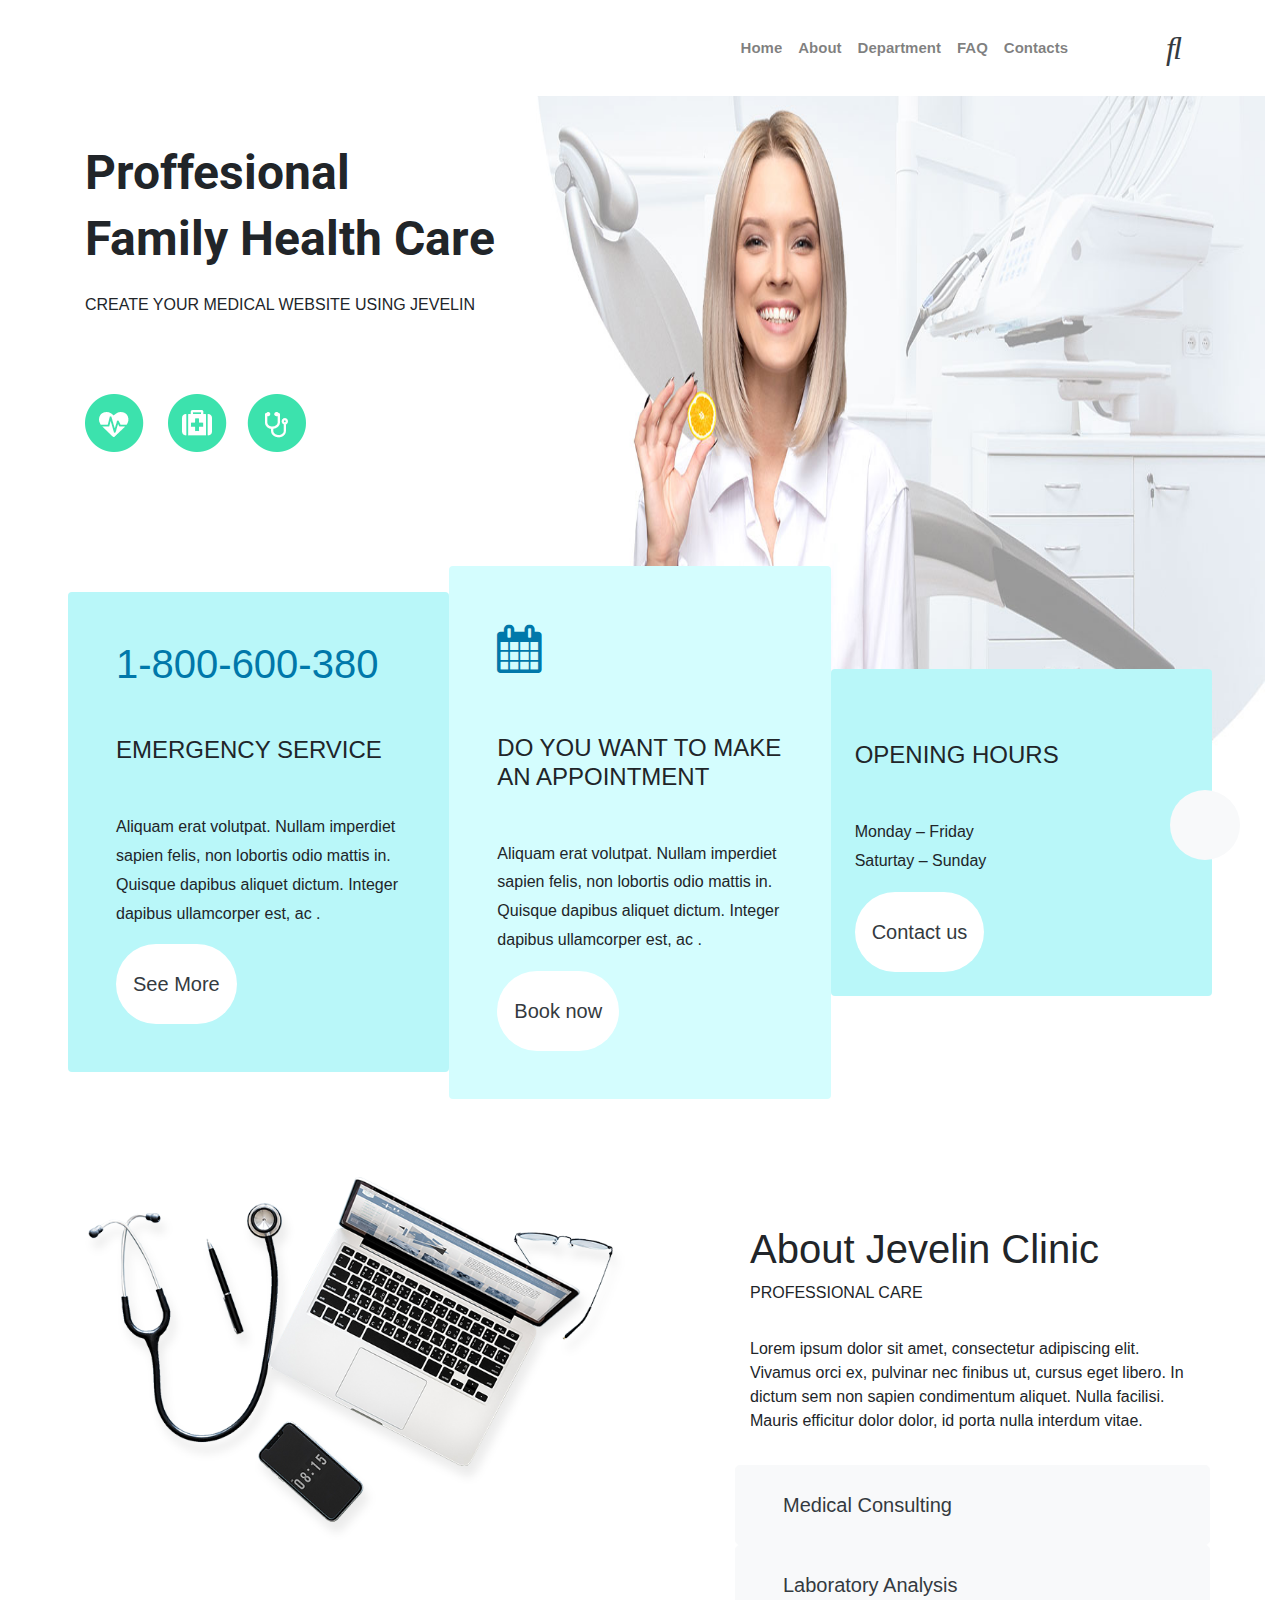
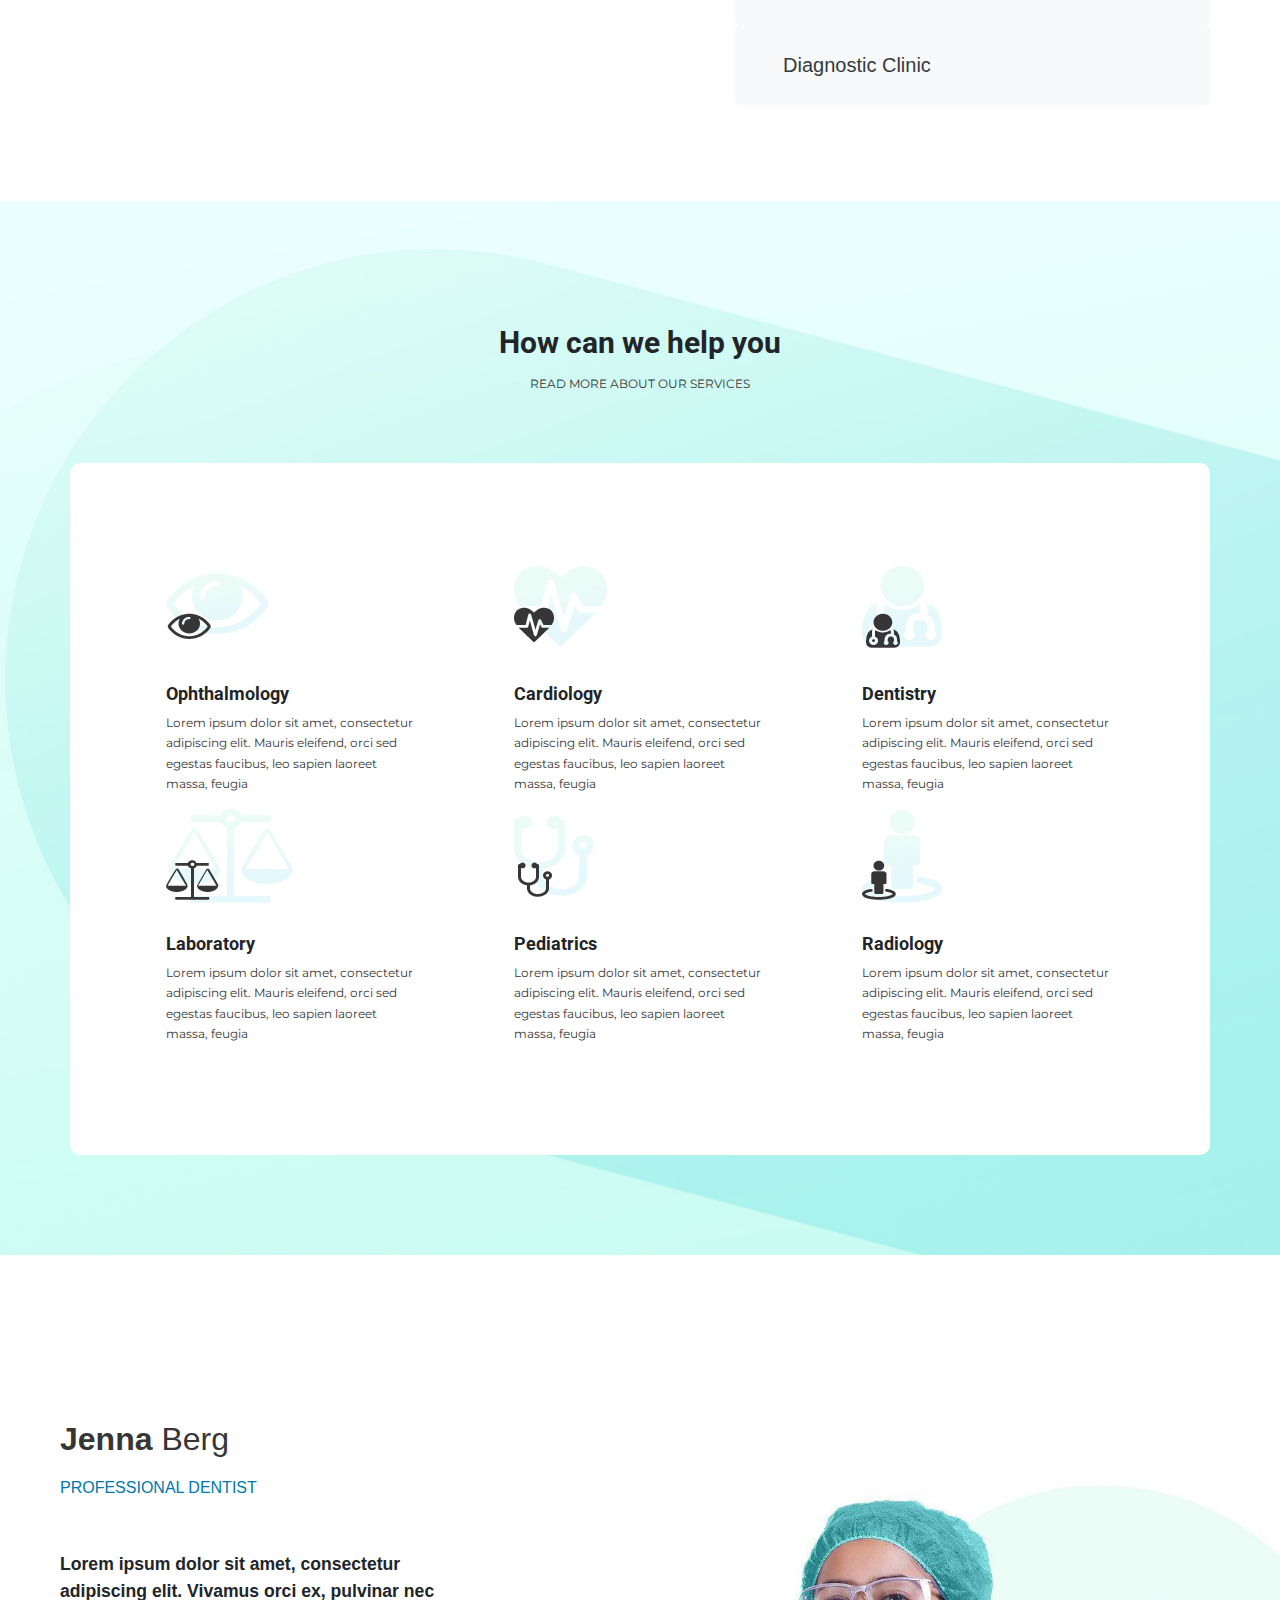
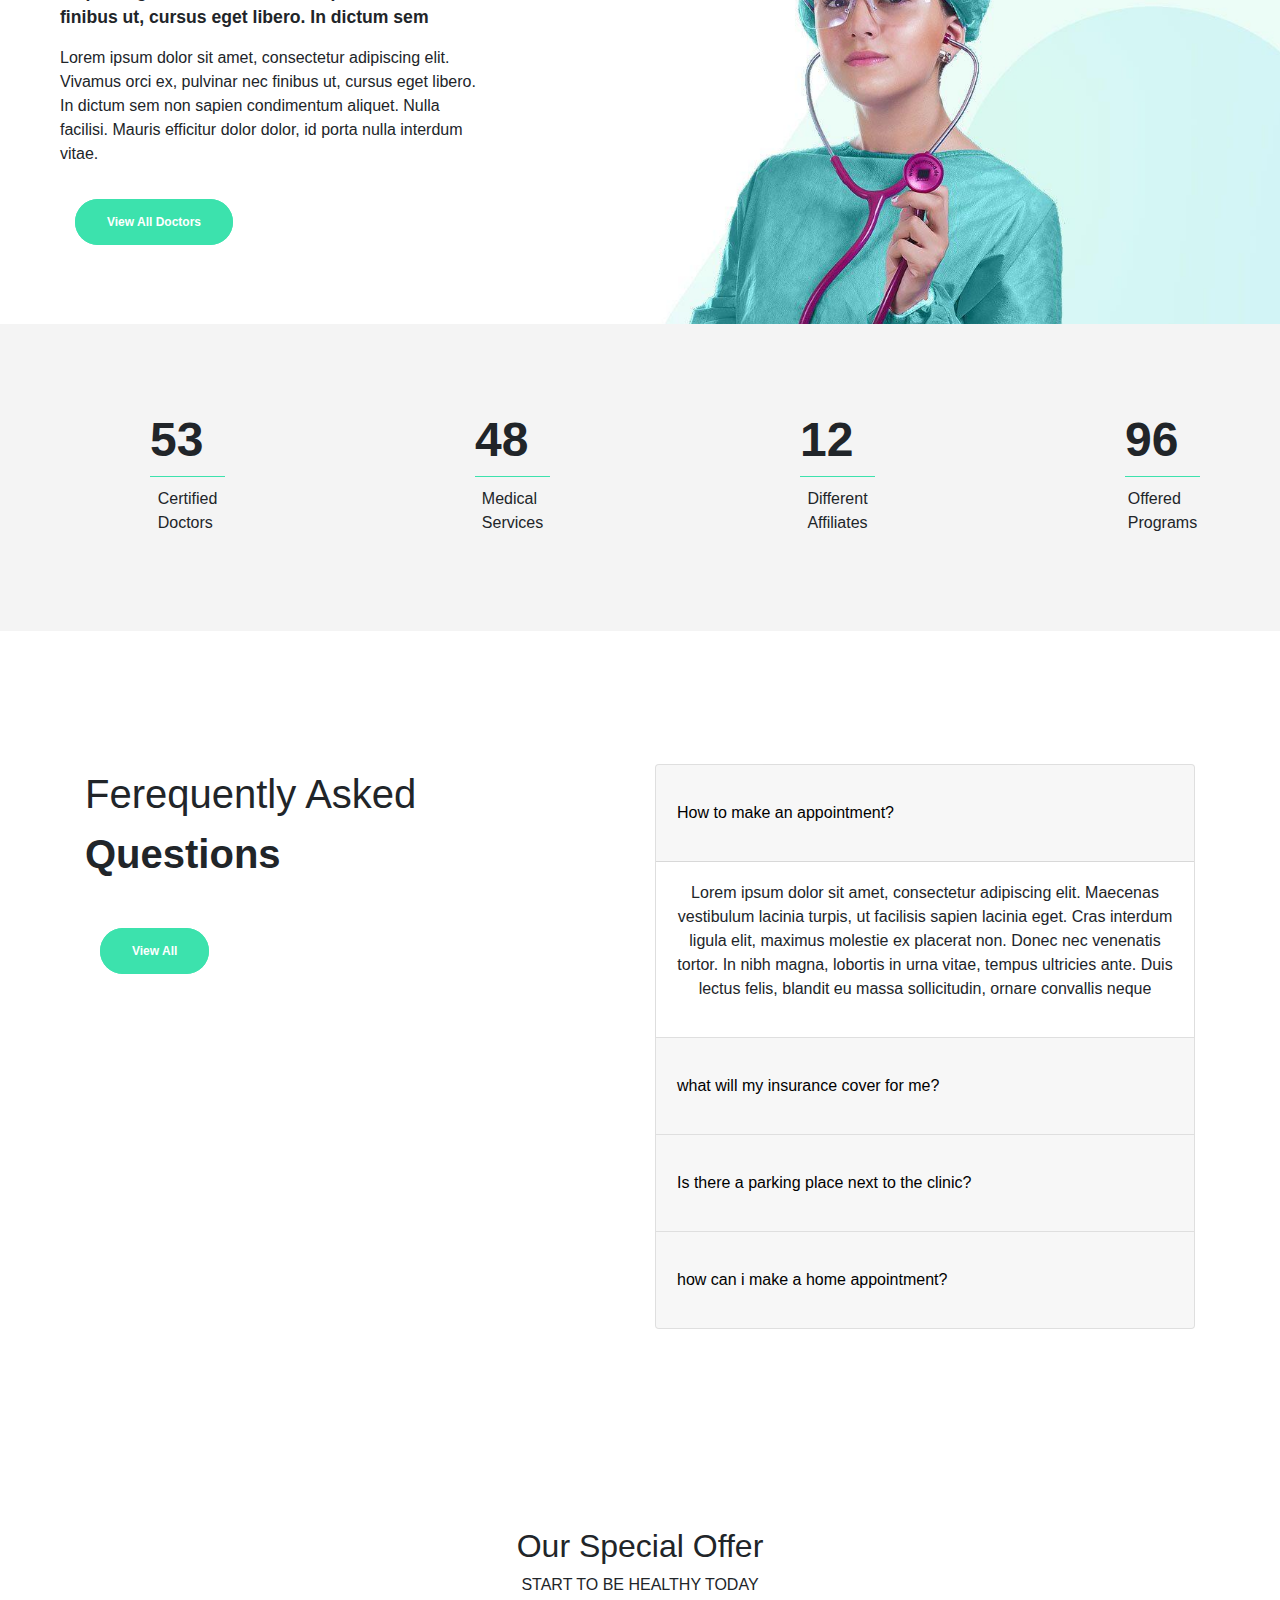
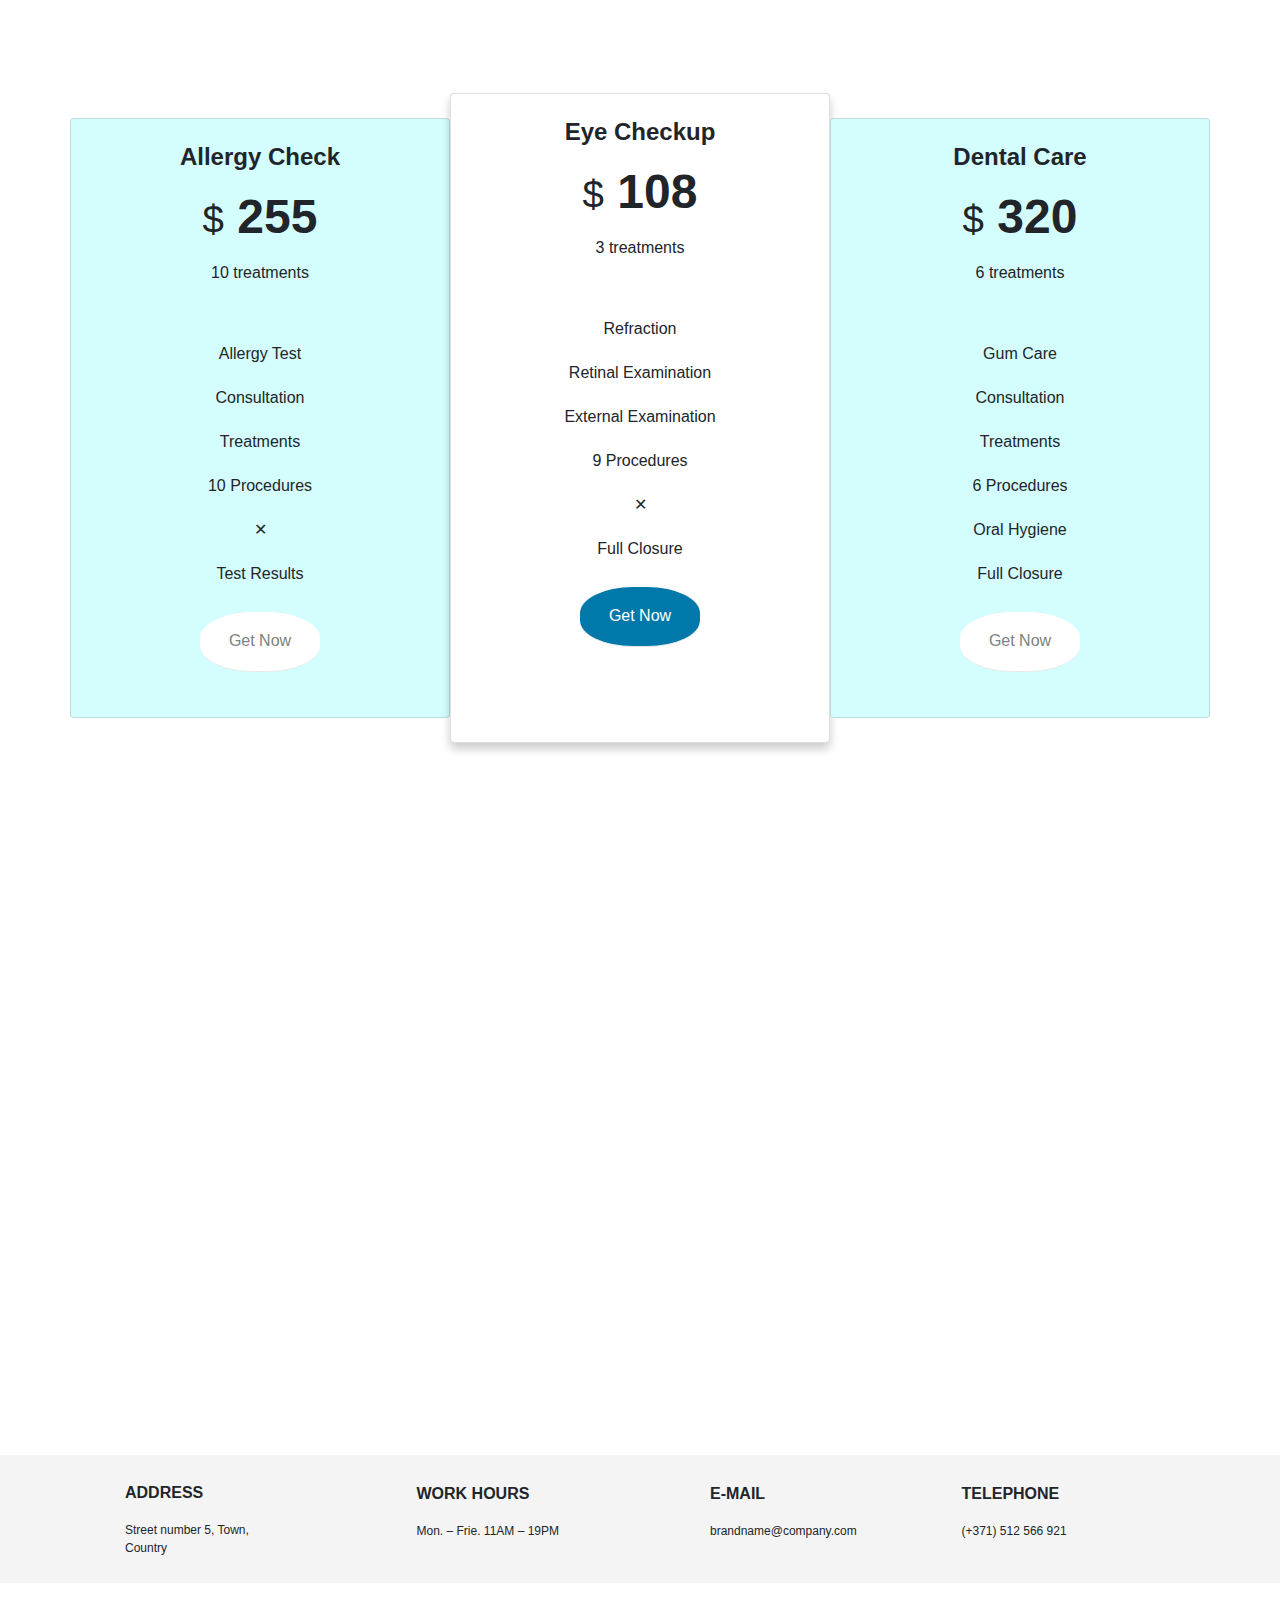
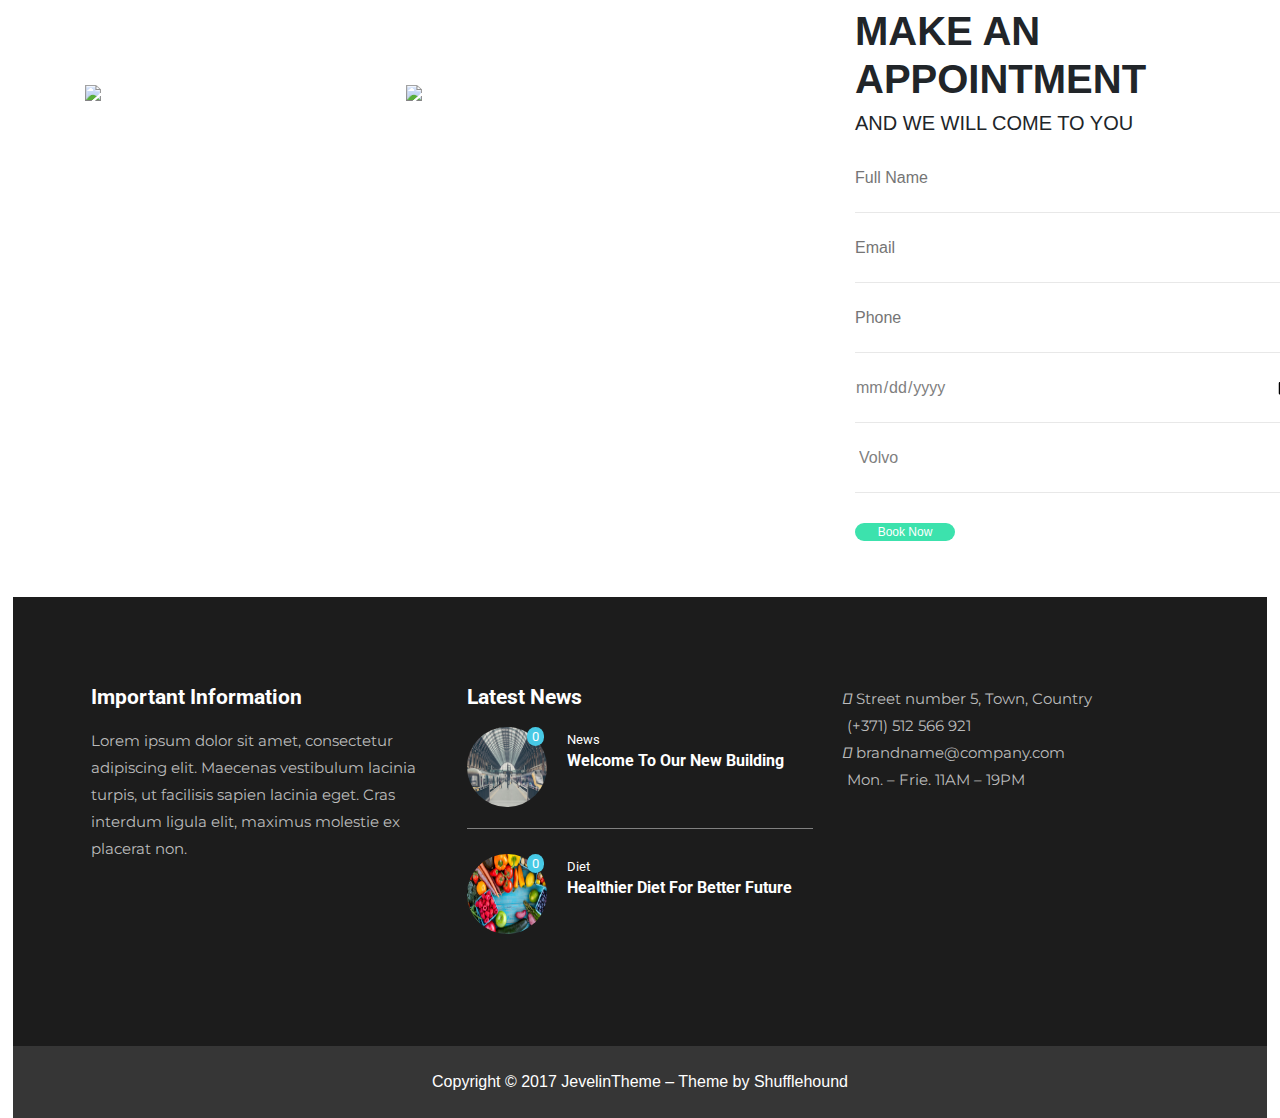
==== commit 53e49ef5: "final submission" ====
--- a/Mind-Benders/Project/index.html
+++ b/Mind-Benders/Project/index.html
@@ -1,693 +1,666 @@
+
 <!DOCTYPE html>
 
 <html lang="en">
 
 <head>
-    <meta charset="UTF-8">
-    <meta name="viewport" content="width=device-width, initial-scale=1.0">
-    <link rel="stylesheet" href="https://stackpath.bootstrapcdn.com/bootstrap/4.4.1/css/bootstrap.min.css"
-        integrity="sha384-Vkoo8x4CGsO3+Hhxv8T/Q5PaXtkKtu6ug5TOeNV6gBiFeWPGFN9MuhOf23Q9Ifjh" crossorigin="anonymous">
-    <script src="https://kit.fontawesome.com/fce07344b0.js" crossorigin="anonymous"></script>
-    <script src="https://code.jquery.com/jquery-3.4.1.slim.min.js"></script>
-
-    <link rel="stylesheet" href="https://stackpath.bootstrapcdn.com/font-awesome/4.7.0/css/font-awesome.min.css" />
-    <link rel="stylesheet" href="./css/animate.css">
-    <link rel="stylesheet" href="./css/style.css">
-    <title>Document</title>
+  <meta charset="UTF-8">
+  <meta name="viewport" content="width=device-width, initial-scale=1.0">
+  <link rel="stylesheet" href="https://stackpath.bootstrapcdn.com/bootstrap/4.4.1/css/bootstrap.min.css"
+    integrity="sha384-Vkoo8x4CGsO3+Hhxv8T/Q5PaXtkKtu6ug5TOeNV6gBiFeWPGFN9MuhOf23Q9Ifjh" crossorigin="anonymous">
+  <script src="https://kit.fontawesome.com/fce07344b0.js" crossorigin="anonymous"></script>
+  <script src="https://code.jquery.com/jquery-3.4.1.slim.min.js"></script>
+  <link rel="stylesheet" href="https://stackpath.bootstrapcdn.com/bootstrap/4.4.1/css/bootstrap.min.css"
+  integrity="sha384-Vkoo8x4CGsO3+Hhxv8T/Q5PaXtkKtu6ug5TOeNV6gBiFeWPGFN9MuhOf23Q9Ifjh" crossorigin="anonymous">
+
+  <link rel="stylesheet" href="https://stackpath.bootstrapcdn.com/font-awesome/4.7.0/css/font-awesome.min.css" />
+  <link rel="stylesheet" href="./css/animate.css">
+  <link rel="stylesheet" href="./css/style.css">
+  <title>Document</title>
 </head>
 
 
-<body>
-    <div class="background-img fixed-top d-flex container-fluid">
-        <img src="./images/lady.jpg" alt="background" class="bg-img w-100">
+<body id="home">
+  <div class="round-btn bg-light d-flex justify-content-center align-items-center">
+    <a href="#home" class="text-dark"><i class="fas fa-angle-up fa-3x"></i></a>
+  </div>
+  <div class="background-img fixed-top d-flex container-fluid">
+    <img src="./images/lady.jpg" alt="background" class="bg-img w-100">
+  </div>
+  <header class="fixed-top bg-white">
+    <nav class="navbar navbar-expand-lg navbar-light">
+      <div class="container container-1">
+        <div><a class="navbar-brand" href="index.html"><img src="./images/Logo.png" alt=""></a></div>
+
+        <button class="navbar-toggler" type="button" data-toggle="collapse" data-target="#navbarNav"
+          aria-controls="navbarNav" aria-expanded="false" aria-label="Toggle navigation">
+          <span class="navbar-toggler-icon"></span>
+        </button>
+        <div class="collapse navbar-collapse justify-content-end navbarNav" id="navbarNav">
+          <ul class="navbar-nav d-flex align-items-center ft-w">
+            <li class="nav-item ">
+              <a class="nav-link" href="#home">Home <span class="sr-only">(current)</span></a>
+            </li>
+            <li class="nav-item">
+              <a class="nav-link" href="#about">About</a>
+            </li>
+            <li class="nav-item">
+              <a class="nav-link" href="#department">Department</a>
+            </li>
+            <li class="nav-item">
+              <a class="nav-link" href="#fqa">FAQ</a>
+            </li>
+            <li class="nav-item">
+              <a class="nav-link " href="#contact" >Contacts</a>
+            </li>
+            <li>
+              <a class="nav-link " href="#" ><i
+                  class="fab fa-facebook-square fa-2x"></i></a>
+            </li>
+            <li>
+              <a class="nav-link " href="#" ><i
+                  class="fab fa-twitter-square fa-2x"></i></a>
+            </li>
+            <li>
+              <button class="btn btn-white text-dark text-left col-12" type="button" data-toggle="collapse"
+                data-target="#search-bar" aria-expanded="false" aria-controls="search-bar">
+                <i class="fas fa-search fa-2x "></i>
+              </button>
+            </li>
+          </ul>
+          <div class="row collapse  fixed-top " id="search-bar">
+
+            <div class="card card-body col-6 border-none">
+                <input type="text" class="ml-5 search-bar col-6" placeholder="Search...">
+            </div>
+            <div class="col-6 bg-white d-flex justify-content-end">
+                <button class="btn btn-white text-dark text-left col-12 bg-white d-flex justify-content-end"
+                    type="button" data-toggle="collapse" data-target="#search-bar" aria-expanded="false"
+                    aria-controls="search-bar">
+                    <i class="fas fa-search fa-2x mr-5"></i>
+                </button>
+            </div>
+        </div>
+        </div>
+      </div>
+    </nav>
+  </header>
+
+
+  <main>
+    <section class="home" >
+      <div class="container home__div1 animated zoomIn">
+        <h1 class="big-headers">
+          Proffesional
+        </h1>
+        <h1 class="big-headers">
+          Family Health Care
+        </h1>
+        <p class="small-p pt-3 pb-5">
+          CREATE YOUR MEDICAL WEBSITE USING JEVELIN
+        </p>
+        <div>
+          <img src="./images/home-logo.png" alt="medical logo" class="img-fluid">
+        </div>
+      </div>
+      <div class="row justify-content-center discription home__container  align-items-center">
+        <div class="rounded col-lg-4  small-container p-5">
+          <h1 class="blue-headers  ">1-800-600-380</h1>
+          <h4 class="my-5">EMERGENCY SERVICE</h4>
+          <p class="small-p">Aliquam erat volutpat. Nullam imperdiet sapien felis, non lobortis odio
+            mattis
+            in. Quisque dapibus aliquet dictum. Integer dapibus ullamcorper est, ac .</p>
+          <button type="button" class="btn btn-outline-white bg-white text-dark rounded-pill btn-lg">See
+            More</button>
+        </div>
+        <div class="rounded col-lg-4 lage-container p-5">
+          <i class="fa fa-calendar  blue-headers" aria-hidden="true"></i>
+          <h4 class="my-5">DO YOU WANT TO MAKE AN APPOINTMENT</h4>
+          <p class="small-p">Aliquam erat volutpat. Nullam imperdiet sapien felis, non lobortis odio
+            mattis
+            in. Quisque dapibus aliquet dictum. Integer dapibus ullamcorper est, ac .</p>
+          <button type="button" class="btn btn-outline-white bg-white text-dark rounded-pill btn-lg special-btn"
+            id="special-btn">Book now</button>
+
+        </div>
+        <div class="rounded col-lg-4  small-container p-4">
+          <i class="far fa-clock blue-headers"></i>
+          <h4 class="my-5">OPENING HOURS</h4>
+          <p class="small-p">
+            Monday – Friday <br>
+            Saturtay – Sunday
+          </p>
+          <button type="button" class="btn btn-outline-white  bg-white text-dark rounded-pill btn-lg">Contact
+            us</button>
+
+        </div>
+      </div>
+    </section>
+
+    <section class="container mb-5 py-5 d-sm-block about" id="about">
+      <div class="row justify-content-between ">
+        <div class="col-md-12 col-lg-6  col-sm-12">
+          <img class="rounded img-fluid " src="./images/laptop.png" alt="labtop image">
+        </div>
+        <div class="col-md-12  col-sm-12 col-lg-5  flex-column justify-content-center mt-5 ">
+          <div>
+            <h1>About Jevelin Clinic</h1>
+            <p>PROFESSIONAL CARE</p>
+          </div>
+          <div>
+            <p class="py-3">Lorem ipsum dolor sit amet, consectetur adipiscing elit. Vivamus orci ex,
+              pulvinar nec finibus ut, cursus eget libero. In dictum sem non sapien condimentum
+              aliquet.
+              Nulla facilisi. Mauris efficitur dolor dolor, id porta nulla interdum vitae.</p>
+          </div>
+          <div class="row ">
+            <button class="btn btn-light text-dark text-left col-12  btn-lg " type="button" data-toggle="collapse"
+              data-target="#collapseExample" aria-expanded="false" aria-controls="collapseExample1">
+              <i class="fas fa-chevron-down pr-3"></i>Medical Consulting
+            </button>
+
+            <div class="collapse " id="collapseExample">
+              <div class="card card-body">
+                Anim pariatur cliche reprehenderit, enim eiusmod high life accusamus terry richardson ad
+                squid. Nihil anim keffiyeh helvetica, craft beer labore wes anderson cred nesciunt
+                sapiente ea proident.
+              </div>
+            </div>
+            <button class="btn btn-light text-dark d-block text-left col-12  btn-lg " type="button"
+              data-toggle="collapse" data-target="#collapseExample1" aria-expanded="false"
+              aria-controls="collapseExample1">
+              <i class="fas fa-chevron-down pr-3"></i>Laboratory Analysis
+            </button>
+
+            <div class="collapse " id="collapseExample1">
+              <div class="card card-body">
+                Anim pariatur cliche reprehenderit, enim eiusmod high life accusamus terry richardson ad
+                squid. Nihil anim keffiyeh helvetica, craft beer labore wes anderson cred nesciunt
+                sapiente ea proident.
+              </div>
+            </div>
+            <button class="btn btn-light text-dark d-block text-left col-12 btn-lg" type="button" data-toggle="collapse"
+              data-target="#collapseExample2" aria-expanded="false" aria-controls="collapseExample2">
+              <i class="fas fa-chevron-down pr-3"></i>Diagnostic Clinic
+            </button>
+            <div class="collapse " id="collapseExample2">
+              <div class="card card-body">
+                Anim pariatur cliche reprehenderit, enim eiusmod high life accusamus terry richardson ad
+                squid. Nihil anim keffiyeh helvetica, craft beer labore wes anderson cred nesciunt
+                sapiente ea proident.
+              </div>
+            </div>
+          </div>
+        </div>
+      </div>
+    </section>
+    <section class="help-sec container-fluid my-3 " id="department">
+      <div class="text-center py-5 mx-5 my-3">
+        <h2 class="mb-3">How can we help you</h2>
+        <h6>read more about our services</h6>
+      </div>
+      <div class="container">
+        <div class="row justify-content-around py-5 px-5 services">
+          <div class="col-md-4 col-sm-12 col-xs-12 py-5 px-5 ">
+            <div>
+              <img src="./imgs/Ophthalmology.jpg" alt="Ophthalmology">
+              <h2>Ophthalmology</h2>
+              <p>Lorem ipsum dolor sit amet, consectetur adipiscing elit. Mauris eleifend, orci sed
+                egestas faucibus, leo sapien laoreet massa, feugia</p>
+            </div>
+            <div>
+              <img src="./imgs/Laboratory.jpg" alt="Laboratory">
+              <h2>Laboratory</h2>
+              <p>Lorem ipsum dolor sit amet, consectetur adipiscing elit. Mauris eleifend, orci sed
+                egestas faucibus, leo sapien laoreet massa, feugia</p>
+            </div>
+          </div>
+
+          <div class="col-md-4 col-sm-12 col-xs-12 py-5 px-5">
+            <div>
+              <img src="./imgs/Cardiology.jpg" alt="Cardiology">
+              <h2>Cardiology</h2>
+              <p>Lorem ipsum dolor sit amet, consectetur adipiscing elit. Mauris eleifend, orci sed
+                egestas faucibus, leo sapien laoreet massa, feugia</p>
+            </div>
+            <div>
+              <img src="./imgs/Pediatrics.jpg" alt="Pediatrics">
+              <h2>Pediatrics</h2>
+              <p>Lorem ipsum dolor sit amet, consectetur adipiscing elit. Mauris eleifend, orci sed
+                egestas faucibus, leo sapien laoreet massa, feugia</p>
+            </div>
+          </div>
+
+          <div class="col-md-4 col-sm-12 col-xs-12 py-5 px-5">
+            <div>
+              <img src="./imgs/Dentistry.jpg" alt="Dentistry">
+              <h2>Dentistry</h2>
+              <p>Lorem ipsum dolor sit amet, consectetur adipiscing elit. Mauris eleifend, orci sed
+                egestas faucibus, leo sapien laoreet massa, feugia</p>
+            </div>
+            <div>
+              <img src="./imgs/Radiology.jpg" alt="Radiology">
+              <h2>Radiology</h2>
+              <p>Lorem ipsum dolor sit amet, consectetur adipiscing elit. Mauris eleifend, orci sed
+                egestas faucibus, leo sapien laoreet massa, feugia</p>
+            </div>
+          </div>
+        </div>
+      </div>
+    </section>
+    <section class="sec4 " >
+      <div class=" conta">
+        <div class="row">
+          <div class="col-md-6 about-jenna animated bounceInLeft large-padding">
+            <h2 class="title text-left"><b>Jenna</b> Berg</h2>
+            <p class="about-title">PROFESSIONAL DENTIST</p>
+            <p id="p1">
+              Lorem ipsum dolor sit amet, consectetur adipiscing elit. Vivamus
+              orci ex, pulvinar nec finibus ut, cursus eget libero. In dictum
+              sem
+            </p>
+            <p>
+              Lorem ipsum dolor sit amet, consectetur adipiscing elit. Vivamus
+              orci ex, pulvinar nec finibus ut, cursus eget libero. In dictum
+              sem non sapien condimentum aliquet. Nulla facilisi. Mauris
+              efficitur dolor dolor, id porta nulla interdum vitae.
+            </p>
+            <div id="btn">
+              <a href="#" target="_self"> View All Doctors</a>
+            </div>
+          </div>
+          <div class="col-md-6">
+            <img src="./images/jenn.jpg" class="pic" alt="jenna">
+          </div>
+        </div>
+      </div>
+      <div class="sec5" id="fqa">
+        <div class="row d-flex align-items-center">
+          <div class="col-md-3 d-flex flex-column justify-content-center align-items-center">
+            <span>53</span>
+            <p>Certified<br />Doctors</p>
+          </div>
+          <div class="col-md-3 d-flex flex-column justify-content-center align-items-center">
+            <span>48</span>
+            <p>Medical<br />Services</p>
+          </div>
+          <div class="col-md-3 d-flex flex-column justify-content-center align-items-center">
+            <span>12</span>
+            <p>Different<br />Affiliates</p>
+          </div>
+          <div class="col-md-3 d-flex flex-column justify-content-center  align-items-center">
+            <span>96</span>
+            <p>Offered<br />Programs</p>
+          </div>
+        </div>
+      </div>
+    </section>
+    <section class="sec6 ">
+      <div class="container py-5 cont">
+        <div class="row">
+          <div class="col-md-6">
+            <div class="content">
+              <p> Ferequently Asked <br><b> Questions</b></p>
+            </div>
+            <div id="btn">
+              <a href="#" target="_self"> View All </a>
+            </div>
+          </div>
+          <div class="col-md-6 mx-auto">
+            <div class="accordion" id="faqExample">
+              <div class="card">
+                <div class="card-header p-2" id="headingOne">
+                  <h5 class="mb-0">
+                    <button class="btn btn-link" type="button" data-toggle="collapse" data-target="#collapseOne"
+                      aria-expanded="true" aria-controls="collapseOne">
+                      How to make an appointment?
+                    </button>
+                  </h5>
+                </div>
+                <div id="collapseOne" class="collapse show" aria-labelledby="headingOne" data-parent="#faqExample">
+                  <div class="card-body">
+                    <p>Lorem ipsum dolor sit amet, consectetur adipiscing elit. Maecenas vestibulum
+                      lacinia turpis, ut facilisis sapien lacinia eget. Cras interdum ligula elit,
+                      maximus molestie ex placerat non. Donec nec venenatis tortor. In nibh magna,
+                      lobortis in urna vitae, tempus ultricies ante. Duis lectus felis, blandit eu
+                      massa sollicitudin, ornare convallis neque</p>
+                  </div>
+                </div>
+              </div>
+              <div class="card">
+                <div class="card-header p-2" id="headingTwo">
+                  <h5 class="mb-0">
+                    <button class="btn btn-link collapsed" type="button" data-toggle="collapse"
+                      data-target="#collapseTwo" aria-expanded="false" aria-controls="collapseTwo">
+                      what will my insurance cover for me?
+                    </button>
+                  </h5>
+                </div>
+                <div id="collapseTwo" class="collapse" aria-labelledby="headingTwo" data-parent="#faqExample">
+                  <div class="card-body">
+                    <p>Lorem ipsum dolor sit amet, consectetur adipiscing elit. Maecenas vestibulum
+                      lacinia turpis, ut facilisis sapien lacinia eget. Cras interdum ligula elit,
+                      maximus molestie ex placerat non. Donec nec venenatis tortor. In nibh magna,
+                      lobortis in urna vitae, tempus ultricies ante. Duis lectus felis, blandit eu
+                      massa sollicitudin, ornare convallis neque</p>
+                  </div>
+                </div>
+              </div>
+              <div class="card">
+                <div class="card-header p-2" id="headingThree">
+                  <h5 class="mb-0">
+                    <button class="btn btn-link collapsed" type="button" data-toggle="collapse"
+                      data-target="#collapseThree" aria-expanded="false" aria-controls="collapseThree">
+                      Is there a parking place next to the clinic?
+                    </button>
+                  </h5>
+                </div>
+                <div id="collapseThree" class="collapse" aria-labelledby="headingThree" data-parent="#faqExample">
+                  <div class="card-body">
+                    <p>Lorem ipsum dolor sit amet, consectetur adipiscing elit. Maecenas vestibulum
+                      lacinia turpis, ut facilisis sapien lacinia eget. Cras interdum ligula elit,
+                      maximus molestie ex placerat non. Donec nec venenatis tortor. In nibh magna,
+                      lobortis in urna vitae, tempus ultricies ante. Duis lectus felis, blandit eu
+                      massa sollicitudin, ornare convallis neque</p>
+                  </div>
+                </div>
+              </div>
+              <div class="card">
+                <div class="card-header p-2" id="headingFour">
+                  <h5 class="mb-0">
+                    <button class="btn btn-link collapsed" type="button" data-toggle="collapse"
+                      data-target="#collapseFour" aria-expanded="false" aria-controls="collapseFour">
+                      how can i make a home appointment?
+                    </button>
+                  </h5>
+                </div>
+                <div id="collapseFour" class="collapse" aria-labelledby="headingFour" data-parent="#faqExample">
+                  <div class="card-body">
+                    <p>Lorem ipsum dolor sit amet, consectetur adipiscing elit. Maecenas vestibulum
+                      lacinia turpis, ut facilisis sapien lacinia eget. Cras interdum ligula elit,
+                      maximus molestie ex placerat non. Donec nec venenatis tortor. In nibh magna,
+                      lobortis in urna vitae, tempus ultricies ante. Duis lectus felis, blandit eu
+                      massa sollicitudin, ornare convallis neque</p>
+                  </div>
+                </div>
+              </div>
+            </div>
+          </div>
+        </div>
+      </div>
+    </section>
+    <section class="our-special-offers ">
+
+      <div class="card-head">
+        <h2 class="">Our Special Offer</h2>
+        <p class="">START TO BE HEALTHY TODAY</p>
+      </div>
+      <div class="container ">
+        <div class=" our-special-offers-container  row  justify-content-center   align-items-center">
+
+
+          <div class="card  col-9 col-sm-7 col-md-4   w-75 " style="width: 100%; max-width: 440px; ">
+            <div class="card-body">
+              <p class="card-title">Allergy Check</p>
+              <p class="card-subtitle mb-2 "><small>&#36;</small> <b>255</b></p>
+              <p class="card-text">10 treatments</p>
+              <ul class="our-special-offers-card">
+                <li>Allergy Test</li>
+                <li>Consultation</li>
+                <li>Treatments</li>
+                <li>10 Procedures</li>
+                <li class="our-special-offers-card-X-icon">&#x2715;</li>
+                <li>Test Results</li>
+              </ul>
+              <button class="our-special-offers-card-button">Get Now</button>
+            </div>
+          </div>
+
+          <div class="card card-middle col-9  card col-sm-7 col-md-4  " style="width: 100%; max-width: 440px;;">
+            <div class="card-body">
+              <p class="card-title">Eye Checkup</p>
+              <p class="card-subtitle mb-2 "><small>&#36;</small> <b>108</b></p>
+              <p class="card-text">3 treatments</p>
+              <ul class="our-special-offers-card">
+                <li>Refraction</li>
+                <li>Retinal Examination</li>
+                <li>External Examination</li>
+                <li>9 Procedures</li>
+                <li class="our-special-offers-card-X-icon">&#x2715;</li>
+                <li>Full Closure</li>
+              </ul>
+              <button class="our-special-offers-card-button card-btn-blue">Get Now</button>
+            </div>
+          </div>
+          <div class="card card  col-9 col-sm-7 col-md-4  " style="width: 100%; max-width: 440px;">
+            <div class="card-body">
+              <p class="card-title">Dental Care</p>
+              <p class="card-subtitle mb-2 "><small>&#36;</small> <b>320</b></p>
+              <p class="card-text">6 treatments</p>
+              <ul class="our-special-offers-card">
+                <li>Gum Care</li>
+                <li>Consultation</li>
+                <li>Treatments</li>
+                <li>6 Procedures</li>
+                <li>Oral Hygiene</li>
+                <li>Full Closure</li>
+              </ul>
+              <button class="our-special-offers-card-button">Get Now</button>
+            </div>
+          </div>
+        </div>
+      </div>
+    </section>
+    <section class="contact" id="contact">
+      <div class="contact-map">
+        <iframe
+          src="https://www.google.com/maps/embed?pb=!1m14!1m8!1m3!1d6441.024531728396!2d44.0254572!3d36.1784216!3m2!1i1024!2i7
+                        68!4f13.1!3m3!1m2!1s0x0%3A0xbbd454c0cd3b21a8!2sMedia%20Medical%20Center!5e0!3m2!1sen!2siq!4v1588647744225!5m2!1sen!2siq"
+          width="100%" height="550" frameborder="0" style="border:0;" allowfullscreen="" aria-hidden="false"
+          tabindex="0"></iframe>
+
+      </div>
+
+      <address class="contact-address">
+        <div class="container  contact-address-container ">
+          <div class="row justify-content-center card-flex ">
+
+
+            <div class=" contact-sub-div col-lg-3  col-sm-6 d-flex  ">
+              <div class=" d-flex align-items-center icon-color">
+                <i class="fas fa-map-marker-alt  col-3  fa-3x"></i>
+              </div>
+              <div class=" col-9 pt-3">
+                <p class="contact-title"> ADDRESS</p>
+                <p class="contact-detail">Street number 5, Town, Country</p>
+              </div>
+            </div>
+
+            <div class=" contact-sub-div col-lg-3 col-sm-6 d-flex ">
+              <div class="d-flex align-items-center icon-color">
+                <i class="mr-1 far fa-clock col-3 fa-3x"></i>
+              </div>
+              <div class="col-9 align-self-center">
+                <p class="contact-title"> WORK HOURS</p>
+                <p class="contact-detail">Mon. – Frie. 11AM – 19PM</p>
+              </div>
+            </div>
+            <div class=" contact-sub-div col-lg-3 col-sm-6 d-flex ">
+              <div class="d-flex align-items-center icon-color">
+                <i class="mr-1 far fa-envelope fa-3x"></i>
+              </div>
+              <div class="col-9 align-self-center">
+                <p class="contact-title">E-MAIL</p>
+                <p class="contact-detail">brandname@company.com</p>
+              </div>
+            </div>
+
+            <div class=" contact-sub-div col-lg-3 col-sm-6 d-flex ">
+              <div class="d-flex align-items-center icon-color">
+                <i class="mr-1 fas fa-phone-alt fa-3x"></i>
+              </div>
+
+              <div class="col-9 align-self-center">
+                <p class="contact-title">TELEPHONE</p>
+                <p class="contact-detail">(+371) 512 566 921</p>
+              </div>
+            </div>
+
+          </div>
+        </div>
+      </address>
+    </section>
+    <section>
+      <div>
+        <div class="sec7">
+  
+          <div class="container  section11 ">
+            <div class="sec3-card col-lg-5">
+              <div class="information-div">
+  
+                <img
+                  src="https://cdn.jevelin.shufflehound.com/wp-content/uploads/sites/23/2018/09/matheus-ferrero-346656-unsplash.png">
+  
+                <h3>Swan Doe</h3>
+                <h4>History Teacher</h4>
+              </div>
+              <label class="text-inside-information-div">
+                <h1>99</h1>
+                <p>Lorem Ipsum is simply dummy text of the printing and typesetting industry. </p>
+  
+              </label>
+  
+            </div>
+            <div class="sec3-card col-lg-5">
+              <div class="information-div">
+                <img
+                  src="https://cdn.jevelin.shufflehound.com/wp-content/uploads/sites/23/2018/09/beard-blurred-background-casual-842811.png">
+  
+                <h3>John Doe</h3>
+                <h4>Geology Teacher</h4>
+              </div>
+              <label class="text-inside-information-div">
+                <h1>99</h1>
+                <p>Lorem Ipsum is simply dummy text of the printing and typesetting industry.</p>
+  
+              </label>
+            </div>
+  
+          </div>
+          <div>
+  
+            <form>
+              <h1><b>MAKE AN APPOINTMENT</b></h1>
+              <h5>AND WE WILL COME TO YOU</h5>
+              <div class="form-class">
+                <input type="text" placeholder="Full Name">
+                <input type="email" placeholder="Email">
+                <input type="number" placeholder="Phone">
+                <input type="date">
+                <select>
+                  <option value="opthemeology">Volvo</option>
+                  <option value="dentisy">Saab</option>
+                  <option value="laberoty">Fiat</option>
+                  <option value="audi">Audi</option>
+                </select>
+              </div>
+              <button class="button">Book Now</button>
+              </select>
+  
+            </form>
+  
+          </div>
+  
+        </div>
+  
+      </div>
+    </section>
+  </main>
+
+  <footer class="mt-5 container-fluid">
+
+    <div class="footer-area pt-4">
+      <div class="container-fluid">
+        <div class="row justify-content-around py-5 mx-5 my-3">
+          <div class="col-md-4 col-sm-12 col-xs-12s mb-5 footerinfo">
+            <h3 class="text-white">Important Information</h3>
+            <p class="greytxt lead"> Lorem ipsum dolor sit amet, consectetur adipiscing elit. Maecenas
+              vestibulum lacinia turpis, ut facilisis sapien lacinia eget. Cras interdum ligula elit,
+              maximus molestie ex placerat non.</p>
+          </div>
+          <div class="col-md-4 col-sm-12 col-xs-12 text-white mb-5 news">
+
+            <h3>Latest News</h3>
+            <div class="greyborder">
+              <div class="imgcontainer">
+                <img src="./imgs/news.jpg" alt="Read the news" class="img">
+                <a href="https://jevelin.shufflehound.com/medical/category/news/">
+                  <div>
+                    <div class="notification">0</div>
+                    <div class="middle">
+                      <img src="./imgs/link-128.ico" alt="link" class="center-block img-responsive">
+                    </div>
+                  </div>
+                </a>
+
+              </div>
+
+              <span>
+                <a href="https://jevelin.shufflehound.com/medical/category/news/" class="txtsize">News</a>
+                <a href="https://jevelin.shufflehound.com/medical/category/news/">
+                  <h6>Welcome to our new building</h6>
+                </a>
+              </span>
+            </div>
+            <div>
+              <div class="imgcontainer">
+                <img src="./imgs/diet.jpg" alt="Read all about diet" class="img">
+                <a href="https://jevelin.shufflehound.com/medical/category/diet/">
+                  <div>
+                    <div class="notification">0</div>
+                    <div class="middle">
+                      <img src="./imgs/link-128.ico" alt="link" class="center-block img-responsive">
+                    </div>
+                  </div>
+                </a>
+
+              </div>
+
+              <span>
+                <a href="https://jevelin.shufflehound.com/medical/category/diet/" class="txtsize">Diet</a>
+                <a href="https://jevelin.shufflehound.com/medical/category/diet/">
+                  <h6> Healthier diet for better future</h6>
+                </a>
+              </span>
+            </div>
+          </div>
+          <div class="col-md-4 col-sm-12 col-xs-12 greytxt lead mb-5 footercontact">
+            <div><i class="mr-1 far fa-map"></i>Street number 5, Town, Country</div>
+            <div><i class="mr-1 fas fa-phone-alt"></i>(+371) 512 566 921</div>
+            <div><i class="mr-1 far fa-envelope"></i>brandname@company.com</div>
+            <div><i class="mr-1 far fa-clock"></i>Mon. – Frie. 11AM – 19PM</div>
+          </div>
+
+        </div>
+      </div>
+      <div class="footer-copyright text-center py-4 text-white copyright container-fluid">Copyright © 2017
+        JevelinTheme
+        – Theme by Shufflehound
+      </div>
+
+
     </div>
-    <header class="fixed-top bg-white">
-        <nav class="navbar navbar-expand-lg navbar-light">
-            <div class="container container-1">
-                <div><a class="navbar-brand" href="index.html"><img src="./images/Logo.png" alt=""></a></div>
-
-                <button class="navbar-toggler" type="button" data-toggle="collapse" data-target="#navbarNav"
-                    aria-controls="navbarNav" aria-expanded="false" aria-label="Toggle navigation">
-                    <span class="navbar-toggler-icon"></span>
-                </button>
-                <div class="collapse navbar-collapse justify-content-end" id="navbarNav">
-                    <ul class="navbar-nav d-flex align-items-center">
-                        <li class="nav-item active">
-                            <a class="nav-link" href="#">Home <span class="sr-only">(current)</span></a>
-                        </li>
-                        <li class="nav-item">
-                            <a class="nav-link" href="#">Features</a>
-                        </li>
-                        <li class="nav-item">
-                            <a class="nav-link" href="#">Pricing</a>
-                        </li>
-                        <li class="nav-item">
-                            <a class="nav-link disabled" href="#" tabindex="-1" aria-disabled="true">Disabled</a>
-                        </li>
-                        <li>
-                            <a class="nav-link disabled" href="#" tabindex="-1" aria-disabled="true"><i
-                                    class="fab fa-facebook-square fa-2x"></i></a>
-                        </li>
-                        <li>
-                            <a class="nav-link disabled" href="#" tabindex="-1" aria-disabled="true"><i
-                                    class="fab fa-twitter-square fa-2x"></i></a>
-                        </li>
-                        <li>
-                            <button class="btn btn-white text-dark text-left col-12" type="button"
-                                data-toggle="collapse" data-target="#search-bar" aria-expanded="false"
-                                aria-controls="search-bar">
-                                <i class="fas fa-search fa-2x "></i>
-                            </button>
-                        </li>
-                    </ul>
-                    <div class="row collapse  fixed-top " id="search-bar">
-
-                        <div class="card card-body col-6 border-none">
-                            <input type="text" class="ml-5 search-bar col-6" placeholder="Search...">
-                        </div>
-                        <div class="col-6 bg-white d-flex justify-content-end">
-                            <button class="btn btn-white text-dark text-left col-12 bg-white d-flex justify-content-end"
-                                type="button" data-toggle="collapse" data-target="#search-bar" aria-expanded="false"
-                                aria-controls="search-bar">
-                                <i class="fas fa-search fa-2x mr-5"></i>
-                            </button>
-                        </div>
-                    </div>
-                </div>
-            </div>
-        </nav>
-    </header>
-
-
-    <main>
-        <section class="home">
-            <div class="container home__div1">
-                <h1 class="big-headers">
-                    Proffesional
-                </h1>
-                <h1 class="big-headers">
-                    Family Health Care
-                </h1>
-                <p class="small-p pt-3 pb-5">
-                    CREATE YOUR MEDICAL WEBSITE USING JEVELIN
-                </p>
-                <div>
-                    <img src="./images/home-logo.png" alt="medical logo" class="img-fluid">
-                </div>
-            </div>
-            <div class="row justify-content-center discription home__container  align-items-center">
-                <div class="rounded col-lg-4  small-container p-5">
-                    <h1 class="blue-headers  ">1-800-600-380</h1>
-                    <h4 class="my-5">EMERGENCY SERVICE</h4>
-                    <p class="small-p">Aliquam erat volutpat. Nullam imperdiet sapien felis, non lobortis odio
-                        mattis
-                        in. Quisque dapibus aliquet dictum. Integer dapibus ullamcorper est, ac .</p>
-                    <button type="button" class="btn btn-outline-white bg-white text-dark rounded-pill btn-lg">See
-                        More</button>
-                </div>
-                <div class="rounded col-lg-4 lage-container p-5">
-                    <i class="fa fa-calendar  blue-headers" aria-hidden="true"></i>
-                    <h4 class="my-5">DO YOU WANT TO MAKE AN APPOINTMENT</h4>
-                    <p class="small-p">Aliquam erat volutpat. Nullam imperdiet sapien felis, non lobortis odio
-                        mattis
-                        in. Quisque dapibus aliquet dictum. Integer dapibus ullamcorper est, ac .</p>
-                    <button type="button"
-                        class="btn btn-outline-white bg-white text-dark rounded-pill btn-lg special-btn"
-                        id="special-btn">Book now</button>
-
-                </div>
-                <div class="rounded col-lg-4  small-container p-5">
-                    <i class="far fa-clock blue-headers"></i>
-                    <h4 class="my-5">OPENING HOURS</h4>
-                    <p class="small-p">
-                        Monday – Friday <br>
-                        Saturtay – Sunday
-                    </p>
-                    <button type="button" class="btn btn-outline-white  bg-white text-dark rounded-pill btn-lg">Contact
-                        us</button>
-
-                </div>
-            </div>
-        </section>
-
-        <section class="container mb-5 py-5 d-sm-block about">
-            <div class="row justify-content-between ">
-                <div class="col-md-12 col-lg-6  col-sm-12">
-                    <img class="rounded img-fluid " src="./images/laptop.png" alt="labtop image">
-                </div>
-                <div class="col-md-12  col-sm-12 col-lg-5  flex-column justify-content-center mt-5 ">
-                    <div>
-                        <h1>About Jevelin Clinic</h1>
-                        <p>PROFESSIONAL CARE</p>
-                    </div>
-                    <div>
-                        <p class="py-3">Lorem ipsum dolor sit amet, consectetur adipiscing elit. Vivamus orci ex,
-                            pulvinar nec finibus ut, cursus eget libero. In dictum sem non sapien condimentum
-                            aliquet.
-                            Nulla facilisi. Mauris efficitur dolor dolor, id porta nulla interdum vitae.</p>
-                    </div>
-                    <div class="row ">
-                        <button class="btn btn-light text-dark text-left col-12  btn-lg " type="button"
-                            data-toggle="collapse" data-target="#collapseExample" aria-expanded="false"
-                            aria-controls="collapseExample1">
-                            <i class="fas fa-chevron-down pr-3"></i>Medical Consulting
-                        </button>
-
-                        <div class="collapse " id="collapseExample">
-                            <div class="card card-body">
-                                Anim pariatur cliche reprehenderit, enim eiusmod high life accusamus terry richardson ad
-                                squid. Nihil anim keffiyeh helvetica, craft beer labore wes anderson cred nesciunt
-                                sapiente ea proident.
-                            </div>
-                        </div>
-                        <button class="btn btn-light text-dark d-block text-left col-12  btn-lg " type="button"
-                            data-toggle="collapse" data-target="#collapseExample1" aria-expanded="false"
-                            aria-controls="collapseExample1">
-                            <i class="fas fa-chevron-down pr-3"></i>Laboratory Analysis
-                        </button>
-
-                        <div class="collapse " id="collapseExample1">
-                            <div class="card card-body">
-                                Anim pariatur cliche reprehenderit, enim eiusmod high life accusamus terry richardson ad
-                                squid. Nihil anim keffiyeh helvetica, craft beer labore wes anderson cred nesciunt
-                                sapiente ea proident.
-                            </div>
-                        </div>
-                        <button class="btn btn-light text-dark d-block text-left col-12 btn-lg" type="button"
-                            data-toggle="collapse" data-target="#collapseExample2" aria-expanded="false"
-                            aria-controls="collapseExample2">
-                            <i class="fas fa-chevron-down pr-3"></i>Diagnostic Clinic
-                        </button>
-                        <div class="collapse " id="collapseExample2">
-                            <div class="card card-body">
-                                Anim pariatur cliche reprehenderit, enim eiusmod high life accusamus terry richardson ad
-                                squid. Nihil anim keffiyeh helvetica, craft beer labore wes anderson cred nesciunt
-                                sapiente ea proident.
-                            </div>
-                        </div>
-                    </div>
-                </div>
-            </div>
-        </section>
-        <section class="help-sec container-fluid my-3 ">
-            <div class="text-center py-5 mx-5 my-3">
-                <h2 class="mb-3">How can we help you</h2>
-                <h6>read more about our services</h6>
-            </div>
-            <div class="container">
-                <div class="row justify-content-around py-5 px-5 services">
-                    <div class="col-md-4 col-sm-12 col-xs-12 py-5 px-5 ">
-                        <div>
-                            <img src="./imgs/Ophthalmology.jpg" alt="Ophthalmology">
-                            <h2>Ophthalmology</h2>
-                            <p>Lorem ipsum dolor sit amet, consectetur adipiscing elit. Mauris eleifend, orci sed
-                                egestas faucibus, leo sapien laoreet massa, feugia</p>
-                        </div>
-                        <div>
-                            <img src="./imgs/Laboratory.jpg" alt="Laboratory">
-                            <h2>Laboratory</h2>
-                            <p>Lorem ipsum dolor sit amet, consectetur adipiscing elit. Mauris eleifend, orci sed
-                                egestas faucibus, leo sapien laoreet massa, feugia</p>
-                        </div>
-                    </div>
-
-                    <div class="col-md-4 col-sm-12 col-xs-12 py-5 px-5">
-                        <div>
-                            <img src="./imgs/Cardiology.jpg" alt="Cardiology">
-                            <h2>Cardiology</h2>
-                            <p>Lorem ipsum dolor sit amet, consectetur adipiscing elit. Mauris eleifend, orci sed
-                                egestas faucibus, leo sapien laoreet massa, feugia</p>
-                        </div>
-                        <div>
-                            <img src="./imgs/Pediatrics.jpg" alt="Pediatrics">
-                            <h2>Pediatrics</h2>
-                            <p>Lorem ipsum dolor sit amet, consectetur adipiscing elit. Mauris eleifend, orci sed
-                                egestas faucibus, leo sapien laoreet massa, feugia</p>
-                        </div>
-                    </div>
-
-                    <div class="col-md-4 col-sm-12 col-xs-12 py-5 px-5">
-                        <div>
-                            <img src="./imgs/Dentistry.jpg" alt="Dentistry">
-                            <h2>Dentistry</h2>
-                            <p>Lorem ipsum dolor sit amet, consectetur adipiscing elit. Mauris eleifend, orci sed
-                                egestas faucibus, leo sapien laoreet massa, feugia</p>
-                        </div>
-                        <div>
-                            <img src="./imgs/Radiology.jpg" alt="Radiology">
-                            <h2>Radiology</h2>
-                            <p>Lorem ipsum dolor sit amet, consectetur adipiscing elit. Mauris eleifend, orci sed
-                                egestas faucibus, leo sapien laoreet massa, feugia</p>
-                        </div>
-                    </div>
-                </div>
-            </div>
-        </section>
-        <section class="sec4 ">
-            <div class=" conta">
-                <div class="row">
-                    <div class="col-md-6 about-jenna animated bounceInLeft large-padding">
-                        <h2 class="title text-left"><b>Jenna</b> Berg</h2>
-                        <p class="about-title">PROFESSIONAL DENTIST</p>
-                        <p id="p1">
-                            Lorem ipsum dolor sit amet, consectetur adipiscing elit. Vivamus
-                            orci ex, pulvinar nec finibus ut, cursus eget libero. In dictum
-                            sem
-                        </p>
-                        <p>
-                            Lorem ipsum dolor sit amet, consectetur adipiscing elit. Vivamus
-                            orci ex, pulvinar nec finibus ut, cursus eget libero. In dictum
-                            sem non sapien condimentum aliquet. Nulla facilisi. Mauris
-                            efficitur dolor dolor, id porta nulla interdum vitae.
-                        </p>
-                        <div id="btn">
-                            <a href="#" target="_self"> View All Doctors</a>
-                        </div>
-                    </div>
-                    <div class="col-md-6">
-                        <img src="./images/jenn.jpg" class="pic" alt="jenna">
-                    </div>
-                </div>
-            </div>
-            <div class="sec5">
-                <div class="row d-flex align-items-center">
-                    <div class="col-md-3 d-flex flex-column justify-content-center align-items-center">
-                        <span>53</span>
-                        <p>Certified<br />Doctors</p>
-                    </div>
-                    <div class="col-md-3 d-flex flex-column justify-content-center align-items-center">
-                        <span>48</span>
-                        <p>Medical<br />Services</p>
-                    </div>
-                    <div class="col-md-3 d-flex flex-column justify-content-center align-items-center">
-                        <span>12</span>
-                        <p>Different<br />Affiliates</p>
-                    </div>
-                    <div class="col-md-3 d-flex flex-column justify-content-center  align-items-center">
-                        <span>96</span>
-                        <p>Offered<br />Programs</p>
-                    </div>
-                </div>
-            </div>
-        </section>
-        <section class="sec6 ">
-            <div class="container py-5 cont">
-                <div class="row">
-                    <div class="col-md-6">
-                        <div class="content">
-                            <p> Ferequently Asked <br><b> Questions</b></p>
-                        </div>
-                        <div id="btn">
-                            <a href="#" target="_self"> View All </a>
-                        </div>
-                    </div>
-                    <div class="col-md-6 mx-auto">
-                        <div class="accordion" id="faqExample">
-                            <div class="card">
-                                <div class="card-header p-2" id="headingOne">
-                                    <h5 class="mb-0">
-                                        <button class="btn btn-link" type="button" data-toggle="collapse"
-                                            data-target="#collapseOne" aria-expanded="true" aria-controls="collapseOne">
-                                            How to make an appointment?
-                                        </button>
-                                    </h5>
-                                </div>
-                                <div id="collapseOne" class="collapse show" aria-labelledby="headingOne"
-                                    data-parent="#faqExample">
-                                    <div class="card-body">
-                                        <p>Lorem ipsum dolor sit amet, consectetur adipiscing elit. Maecenas vestibulum
-                                            lacinia turpis, ut facilisis sapien lacinia eget. Cras interdum ligula elit,
-                                            maximus molestie ex placerat non. Donec nec venenatis tortor. In nibh magna,
-                                            lobortis in urna vitae, tempus ultricies ante. Duis lectus felis, blandit eu
-                                            massa sollicitudin, ornare convallis neque</p>
-                                    </div>
-                                </div>
-                            </div>
-                            <div class="card">
-                                <div class="card-header p-2" id="headingTwo">
-                                    <h5 class="mb-0">
-                                        <button class="btn btn-link collapsed" type="button" data-toggle="collapse"
-                                            data-target="#collapseTwo" aria-expanded="false"
-                                            aria-controls="collapseTwo">
-                                            what will my insurance cover for me?
-                                        </button>
-                                    </h5>
-                                </div>
-                                <div id="collapseTwo" class="collapse" aria-labelledby="headingTwo"
-                                    data-parent="#faqExample">
-                                    <div class="card-body">
-                                        <p>Lorem ipsum dolor sit amet, consectetur adipiscing elit. Maecenas vestibulum
-                                            lacinia turpis, ut facilisis sapien lacinia eget. Cras interdum ligula elit,
-                                            maximus molestie ex placerat non. Donec nec venenatis tortor. In nibh magna,
-                                            lobortis in urna vitae, tempus ultricies ante. Duis lectus felis, blandit eu
-                                            massa sollicitudin, ornare convallis neque</p>
-                                    </div>
-                                </div>
-                            </div>
-                            <div class="card">
-                                <div class="card-header p-2" id="headingThree">
-                                    <h5 class="mb-0">
-                                        <button class="btn btn-link collapsed" type="button" data-toggle="collapse"
-                                            data-target="#collapseThree" aria-expanded="false"
-                                            aria-controls="collapseThree">
-                                            Is there a parking place next to the clinic?
-                                        </button>
-                                    </h5>
-                                </div>
-                                <div id="collapseThree" class="collapse" aria-labelledby="headingThree"
-                                    data-parent="#faqExample">
-                                    <div class="card-body">
-                                        <p>Lorem ipsum dolor sit amet, consectetur adipiscing elit. Maecenas vestibulum
-                                            lacinia turpis, ut facilisis sapien lacinia eget. Cras interdum ligula elit,
-                                            maximus molestie ex placerat non. Donec nec venenatis tortor. In nibh magna,
-                                            lobortis in urna vitae, tempus ultricies ante. Duis lectus felis, blandit eu
-                                            massa sollicitudin, ornare convallis neque</p>
-                                    </div>
-                                </div>
-                            </div>
-                            <div class="card">
-                                <div class="card-header p-2" id="headingFour">
-                                    <h5 class="mb-0">
-                                        <button class="btn btn-link collapsed" type="button" data-toggle="collapse"
-                                            data-target="#collapseFour" aria-expanded="false"
-                                            aria-controls="collapseFour">
-                                            how can i make a home appointment?
-                                        </button>
-                                    </h5>
-                                </div>
-                                <div id="collapseFour" class="collapse" aria-labelledby="headingFour"
-                                    data-parent="#faqExample">
-                                    <div class="card-body">
-                                        <p>Lorem ipsum dolor sit amet, consectetur adipiscing elit. Maecenas vestibulum
-                                            lacinia turpis, ut facilisis sapien lacinia eget. Cras interdum ligula elit,
-                                            maximus molestie ex placerat non. Donec nec venenatis tortor. In nibh magna,
-                                            lobortis in urna vitae, tempus ultricies ante. Duis lectus felis, blandit eu
-                                            massa sollicitudin, ornare convallis neque</p>
-                                    </div>
-                                </div>
-                            </div>
-                        </div>
-                    </div>
-                </div>
-            </div>
-        </section>
-        <section class="our-special-offers ">
-
-            <div class="card-head">
-                <h2 class="">Our Special Offer</h2>
-                <p class="">START TO BE HEALTHY TODAY</p>
-            </div>
-            <div class="container ">
-                <div class=" our-special-offers-container  row  justify-content-center   align-items-center">
-
-
-                    <div class="card  col-9 col-sm-7 col-md-4   w-75 " style="width: 100%; max-width: 440px; ">
-                        <div class="card-body">
-                            <p class="card-title">Allergy Check</p>
-                            <p class="card-subtitle mb-2 "><small>&#36;</small> <b>255</b></p>
-                            <p class="card-text">10 treatments</p>
-                            <ul class="our-special-offers-card">
-                                <li>Allergy Test</li>
-                                <li>Consultation</li>
-                                <li>Treatments</li>
-                                <li>10 Procedures</li>
-                                <li class="our-special-offers-card-X-icon">&#x2715;</li>
-                                <li>Test Results</li>
-                            </ul>
-                            <button class="our-special-offers-card-button">Get Now</button>
-                        </div>
-                    </div>
-
-                    <div class="card card-middle col-9  card col-sm-7 col-md-4  "
-                        style="width: 100%; max-width: 440px;;">
-                        <div class="card-body">
-                            <p class="card-title">Eye Checkup</p>
-                            <p class="card-subtitle mb-2 "><small>&#36;</small> <b>108</b></p>
-                            <p class="card-text">3 treatments</p>
-                            <ul class="our-special-offers-card">
-                                <li>Refraction</li>
-                                <li>Retinal Examination</li>
-                                <li>External Examination</li>
-                                <li>9 Procedures</li>
-                                <li class="our-special-offers-card-X-icon">&#x2715;</li>
-                                <li>Full Closure</li>
-                            </ul>
-                            <button class="our-special-offers-card-button card-btn-blue">Get Now</button>
-                        </div>
-                    </div>
-                    <div class="card card  col-9 col-sm-7 col-md-4  " style="width: 100%; max-width: 440px;">
-                        <div class="card-body">
-                            <p class="card-title">Dental Care</p>
-                            <p class="card-subtitle mb-2 "><small>&#36;</small> <b>320</b></p>
-                            <p class="card-text">6 treatments</p>
-                            <ul class="our-special-offers-card">
-                                <li>Gum Care</li>
-                                <li>Consultation</li>
-                                <li>Treatments</li>
-                                <li>6 Procedures</li>
-                                <li>Oral Hygiene</li>
-                                <li>Full Closure</li>
-                            </ul>
-                            <button class="our-special-offers-card-button">Get Now</button>
-                        </div>
-                    </div>
-                </div>
-            </div>
-        </section>
-        <section class="contact">
-            <div class="contact-map">
-                <iframe
-                    src="https://www.google.com/maps/embed?pb=!1m14!1m8!1m3!1d6441.024531728396!2d44.0254572!3d36.1784216!3m2!1i1024!2i7
-                        68!4f13.1!3m3!1m2!1s0x0%3A0xbbd454c0cd3b21a8!2sMedia%20Medical%20Center!5e0!3m2!1sen!2siq!4v1588647744225!5m2!1sen!2siq"
-                    width="100%" height="550" frameborder="0" style="border:0;" allowfullscreen="" aria-hidden="false"
-                    tabindex="0"></iframe>
-
-            </div>
-
-            <address class="contact-address">
-                <div class="container  contact-address-container ">
-                    <div class="row justify-content-center card-flex ">
-
-
-                        <div class=" contact-sub-div col-lg-3  col-sm-6 d-flex  ">
-                            <div class=" d-flex align-items-center text-success">
-                              <i class="fas fa-map-marker-alt  col-3  fa-3x"></i>
-                            </div>
-                            <div class=" col-9 pt-3">
-                                <p class="contact-title"> ADDRESS</p>
-                                <p class="contact-detail">Street number 5, Town, Country</p>
-                            </div>
-                        </div>
-
-                        <div class=" contact-sub-div col-lg-3 col-sm-6 d-flex ">
-                          <div class="d-flex align-items-center text-success">
-                            <i class="mr-1 far fa-clock col-3 fa-3x"></i>
-                          </div>
-                            <div class="col-9 align-self-center">
-                                <p class="contact-title"> WORK HOURS</p>
-                                <p class="contact-detail">Mon. – Frie. 11AM – 19PM</p>
-                            </div>
-                        </div>
-                        <div class=" contact-sub-div col-lg-3 col-sm-6 d-flex ">
-                          <div class="d-flex align-items-center text-success pr-4">
-                            <i class="mr-1 far fa-envelope fa-3x"></i>
-                          </div>  
-                            <div class="col-9 align-self-center">
-                                <p class="contact-title">E-MAIL</p>
-                                <p class="contact-detail">brandname@company.com</p>
-                            </div>
-                        </div>
-
-                        <div class=" contact-sub-div col-lg-3 col-sm-6 d-flex ">
-                          <div class="d-flex align-items-center text-success pr-4">
-                            <i class="mr-1 fas fa-phone-alt fa-3x"></i>
-                          </div>
-                            
-                            <div class="col-9 align-self-center">
-                                <p class="contact-title">TELEPHONE</p>
-                                <p class="contact-detail">(+371) 512 566 921</p>
-                            </div>
-                        </div>
-
-                    </div>
-                </div>
-            </address>
-        </section>
-        <section class="sec7">
-          <div>
-            <div>
-      
-              <div class="container section11">
-      
-                <div id="myCarousel" class="carousel slide" data-ride="carousel">
-      
-                  <ol class="carousel-indicators">
-                    <li data-target="#myCarousel" data-slide-to="0" class="active"></li>
-                    <li data-target="#myCarousel" data-slide-to="1"></li>
-      
-                  </ol>
-      
-                  <div class="carousel-inner">
-      
-                    <div class="item active">
-                      <div class="sec3-card">
-                        <div class="information-div">
-                          <img
-                            src="https://cdn.jevelin.shufflehound.com/wp-content/uploads/sites/23/2018/09/matheus-ferrero-346656-unsplash.png">
-      
-                          <h3>Kate blossom</h3>
-                          <h4>Math Teacher</h4>
-                        </div>
-                        <label class="text-inside-information-div">
-                          <h1>99</h1>
-                          <p>Lorem Ipsum is simply dummy text of the printing and typesetting industry. Lorem Ipsum has been
-                            the industry's standard dummy text ever since 1500s</p>
-      
-                        </label>
-                      </div>
-      
-                    </div>
-      
-                    <div class="item">
-                      <div class="sec3-card">
-                        <div class="information-div">
-                          <img
-                            src="https://cdn.jevelin.shufflehound.com/wp-content/uploads/sites/23/2018/09/beard-blurred-background-casual-842811.png">
-      
-                          <h1>John Doe</h1>
-                          <h4>Geology Teacher</h4>
-                        </div>
-                        <label class="text-inside-information-div">
-                          <h1>99</h1>
-                          <p>Lorem Ipsum is simply dummy text of the printing and typesetting industry. Lorem Ipsum has been
-                            the industry's standard dummy text ever since 1500s</p>
-      
-                        </label>
-                      </div>
-      
-                    </div>
-      
-                  </div>
-                </div>
-      
-                <div>
-      
-                  <form>
-                    <h1><b>MAKE AN APPOINTMENT</b></h1>
-                    <h5>AND WE WILL COME TO YOU</h5>
-                    <div class="form-class">
-                      <input type="text" placeholder="Full Name">
-                      <input type="email" placeholder="Email">
-                      <input type="number" placeholder="Phone">
-                      <input type="date">
-                      <select>
-                        <option value="opthemeology">Volvo</option>
-                        <option value="dentisy">Saab</option>
-                        <option value="laberoty">Fiat</option>
-                        <option value="audi">Audi</option>
-                      </select>
-                    </div>
-                    <button class="button">Book Now</button>
-                    
-      
-                  </form>
-      
-                </div>
-              </div>
-            </div>
-          </div>
-        </section>
-    </main>
-
-    <footer class="mt-5 container-fluid">
-
-        <div class="footer-area pt-4">
-            <div class="container-fluid">
-                <div class="row justify-content-around py-5 mx-5 my-3">
-                    <div class="col-md-4 col-sm-12 col-xs-12s mb-5 footerinfo">
-                        <h3 class="text-white">Important Information</h3>
-                        <p class="greytxt lead"> Lorem ipsum dolor sit amet, consectetur adipiscing elit. Maecenas
-                            vestibulum lacinia turpis, ut facilisis sapien lacinia eget. Cras interdum ligula elit,
-                            maximus molestie ex placerat non.</p>
-                    </div>
-                    <div class="col-md-4 col-sm-12 col-xs-12 text-white mb-5 news">
-
-                        <h3>Latest News</h3>
-                        <div class="greyborder">
-                            <div class="imgcontainer">
-                                <img src="./imgs/news.jpg" alt="Read the news" class="img">
-                                <a href="https://jevelin.shufflehound.com/medical/category/news/">
-                                    <div>
-                                        <div class="notification">0</div>
-                                        <div class="middle">
-                                            <img src="./imgs/link-128.ico" alt="link"
-                                                class="center-block img-responsive">
-                                        </div>
-                                    </div>
-                                </a>
-
-                            </div>
-
-                            <span>
-                                <a href="https://jevelin.shufflehound.com/medical/category/news/"
-                                    class="txtsize">News</a>
-                                <a href="https://jevelin.shufflehound.com/medical/category/news/">
-                                    <h6>Welcome to our new building</h6>
-                                </a>
-                            </span>
-                        </div>
-                        <div>
-                            <div class="imgcontainer">
-                                <img src="./imgs/diet.jpg" alt="Read all about diet" class="img">
-                                <a href="https://jevelin.shufflehound.com/medical/category/diet/">
-                                    <div>
-                                        <div class="notification">0</div>
-                                        <div class="middle">
-                                            <img src="./imgs/link-128.ico" alt="link"
-                                                class="center-block img-responsive">
-                                        </div>
-                                    </div>
-                                </a>
-
-                            </div>
-
-                            <span>
-                                <a href="https://jevelin.shufflehound.com/medical/category/diet/"
-                                    class="txtsize">Diet</a>
-                                <a href="https://jevelin.shufflehound.com/medical/category/diet/">
-                                    <h6> Healthier diet for better future</h6>
-                                </a>
-                            </span>
-                        </div>
-                    </div>
-                    <div class="col-md-4 col-sm-12 col-xs-12 greytxt lead mb-5 footercontact">
-                        <div><i class="mr-1 far fa-map"></i>Street number 5, Town, Country</div>
-                        <div><i class="mr-1 fas fa-phone-alt"></i>(+371) 512 566 921</div>
-                        <div><i class="mr-1 far fa-envelope"></i>brandname@company.com</div>
-                        <div><i class="mr-1 far fa-clock"></i>Mon. – Frie. 11AM – 19PM</div>
-                    </div>
-
-                </div>
-            </div>
-            <div class="footer-copyright text-center py-4 text-white copyright container-fluid">Copyright © 2017
-                JevelinTheme
-                – Theme by Shufflehound
-            </div>
-
-
-        </div>
-
-    </footer>
-    <script src="https://code.jquery.com/jquery-3.4.1.slim.min.js"
-        integrity="sha384-J6qa4849blE2+poT4WnyKhv5vZF5SrPo0iEjwBvKU7imGFAV0wwj1yYfoRSJoZ+n"
-        crossorigin="anonymous"></script>
-    <script src="https://cdn.jsdelivr.net/npm/popper.js@1.16.0/dist/umd/popper.min.js"
-        integrity="sha384-Q6E9RHvbIyZFJoft+2mJbHaEWldlvI9IOYy5n3zV9zzTtmI3UksdQRVvoxMfooAo"
-        crossorigin="anonymous"></script>
-    <script src="https://stackpath.bootstrapcdn.com/bootstrap/4.4.1/js/bootstrap.min.js"
-        integrity="sha384-wfSDF2E50Y2D1uUdj0O3uMBJnjuUD4Ih7YwaYd1iqfktj0Uod8GCExl3Og8ifwB6"
-        crossorigin="anonymous"></script>
-
+
+  </footer>
+  <script src="https://code.jquery.com/jquery-3.4.1.slim.min.js"
+    integrity="sha384-J6qa4849blE2+poT4WnyKhv5vZF5SrPo0iEjwBvKU7imGFAV0wwj1yYfoRSJoZ+n"
+    crossorigin="anonymous"></script>
+  <script src="https://cdn.jsdelivr.net/npm/popper.js@1.16.0/dist/umd/popper.min.js"
+    integrity="sha384-Q6E9RHvbIyZFJoft+2mJbHaEWldlvI9IOYy5n3zV9zzTtmI3UksdQRVvoxMfooAo"
+    crossorigin="anonymous"></script>
+  <script src="https://stackpath.bootstrapcdn.com/bootstrap/4.4.1/js/bootstrap.min.js"
+    integrity="sha384-wfSDF2E50Y2D1uUdj0O3uMBJnjuUD4Ih7YwaYd1iqfktj0Uod8GCExl3Og8ifwB6"
+    crossorigin="anonymous"></script>
 </body>
 
-</html>+</html>
--- a/Mind-Benders/Project/css/style.css
+++ b/Mind-Benders/Project/css/style.css
@@ -1,3 +1,4 @@
+
 
 @import url('https://fonts.googleapis.com/css2?family=Roboto&display=swap');
 @import url('https://fonts.googleapis.com/css2?family=Montserrat&display=swap');
@@ -5,6 +6,9 @@
     margin: 0px;
     padding: 0px;
     box-sizing: border-box;
+}
+html{
+  scroll-behavior: smooth;
 }
 body{
   display: flex;
@@ -13,7 +17,7 @@
     /* background-image:url(../images/lady.jpg);
     background-repeat: no-repeat;
     background-size: cover; */
-     width:100% !important; 
+     width:98% !important; 
     height: auto;
     font-family: 'Montserrat', sans-serif;
 }
@@ -21,6 +25,10 @@
     font-size:1rem;  
     line-height: 1.8;
     font-weight: 400; 
+}
+.ft-w{
+  font-weight: 700 !important;
+  font-size: 15px !important;
 }
 .home{
     display: flex;
@@ -100,13 +108,13 @@
     justify-content: center;
     width: 100% !important;
 }
-#navbarNav{
+.navbarNav{
     padding: 0px;
     background-color: black !important;
     color: white !important;
     width: 100%;
 }
-#navbarNav a{
+.navbarNav a{
     padding: 1rem 0;
     color: white !important;
     border-bottom: 1px solid white;
@@ -455,9 +463,6 @@
       }
     }
     @media (max-width: 992px) {
-     
-      #btn {
-      }
       .sec5 {
         padding-top: 80px;
       }
@@ -657,4 +662,182 @@
           margin-left: 0%;
   
       }
-  }+  }
+  .round-btn{
+    width: 70px;
+    height: 70px;
+    border-radius: 50%;
+    position: fixed;
+    bottom: 40px;
+    right: 40px;
+    z-index: 20;
+  }
+  .round-btn:hover{
+    background-color: rgb(102, 176, 206) !important;
+    color: white !important;
+  }
+  .round-btn:hover a{
+    color: white !important;
+  }
+  
+
+  .sec3-card{
+    margin-left: 3%;
+   
+   background-image:url("https://cdn.jevelin.shufflehound.com/wp-content/uploads/sites/23/2018/09/Rounded-Rectangle-1202-copy-21.jpg") ;
+   height: 550px;
+   width: 360px;
+}
+ form input, button ,select {
+    background-color: white;
+    border: none ;
+    -moz-user-select: none;
+    color: gray;
+    border-bottom: 1px solid #E8E8E8 ;
+    height: 80px;
+    
+    
+}
+input:focus {
+    outline: none;
+    border-bottom: 1px solid rgb(61, 190, 222) ;
+
+}
+select:focus{
+
+    outline: none;
+    border-bottom: 1px solid rgb(61, 190, 222) ;
+}
+form{
+    margin-right: 150px auto;
+    height: 550px;
+   width: 500px;
+    margin-top: 0 auto;
+    margin-left: 150px;
+    margin-right: 30px;;
+    
+   
+    padding: 30px;
+    display: flex;
+    justify-content: center;
+    align-items: left;
+    flex-direction:column;
+    
+}
+.button {
+
+    font-size: 12px;
+    text-align: center;
+    cursor: pointer;
+    outline: none;
+    color: white;
+    background-color: #3ce2ad;
+    border: none;
+    border-radius: 25px;
+    height: 50px;
+    width: 100px;
+    margin-top: 30px;
+    
+}
+.button:hover {background-color: white;
+    border: 1px solid rgb(84, 190, 222);
+    color: rgb(84, 190, 222);}
+ .sec7 {
+     
+     display: flex;
+     flex-direction: row;
+     position: block;
+     
+ }
+
+ 
+ .section11 {
+    align-items: center;
+    display: flex;
+    flex-direction: row;
+
+ }
+ .information-div{
+     
+     display:inline-block;
+     margin-left: 40%;
+     margin-top: 30%;
+     color: white;
+     
+     
+ }
+ .text-inside-information-div{
+     
+    display:flex;
+    flex-direction: row;
+    color: white;
+
+    
+    
+}
+.text-inside-information-div h1{
+    font-size: 30px;
+    padding: 10px;
+    border-right: 1px solid white;
+    margin-right:10px ;
+}
+.text-inside-information-div p{
+   
+    
+    margin-left:8px ;
+}
+
+ .form-class{
+    display: flex;
+    flex-direction: column;
+    height: 350px;
+ 
+ }
+
+ 
+  ::selection {
+    color: white;
+    background:rgb(84, 190, 222)
+  }
+
+@media screen and (max-width:1200px){
+    .sec7{
+     
+        display: inline;
+        
+        
+    }
+    .sec3-card{
+     
+        display:flex;
+        flex-direction: column;
+        
+        
+    }
+    form{
+        width: 100%;
+        margin-left: 0;
+    }
+    
+}
+@media screen and (max-width :470px){
+    .sec7 section{
+    
+        display: inline;
+        
+    
+     }
+     .sec3-card{
+        margin-bottom: 2%;
+        margin-left: 0%;
+
+    }
+}
+.icon-color{
+  color: rgb(61, 226, 173) !important;
+}
+.icon-color:hover{
+  transition: linear 0.3s;
+   margin-bottom: 15px;
+} 
+
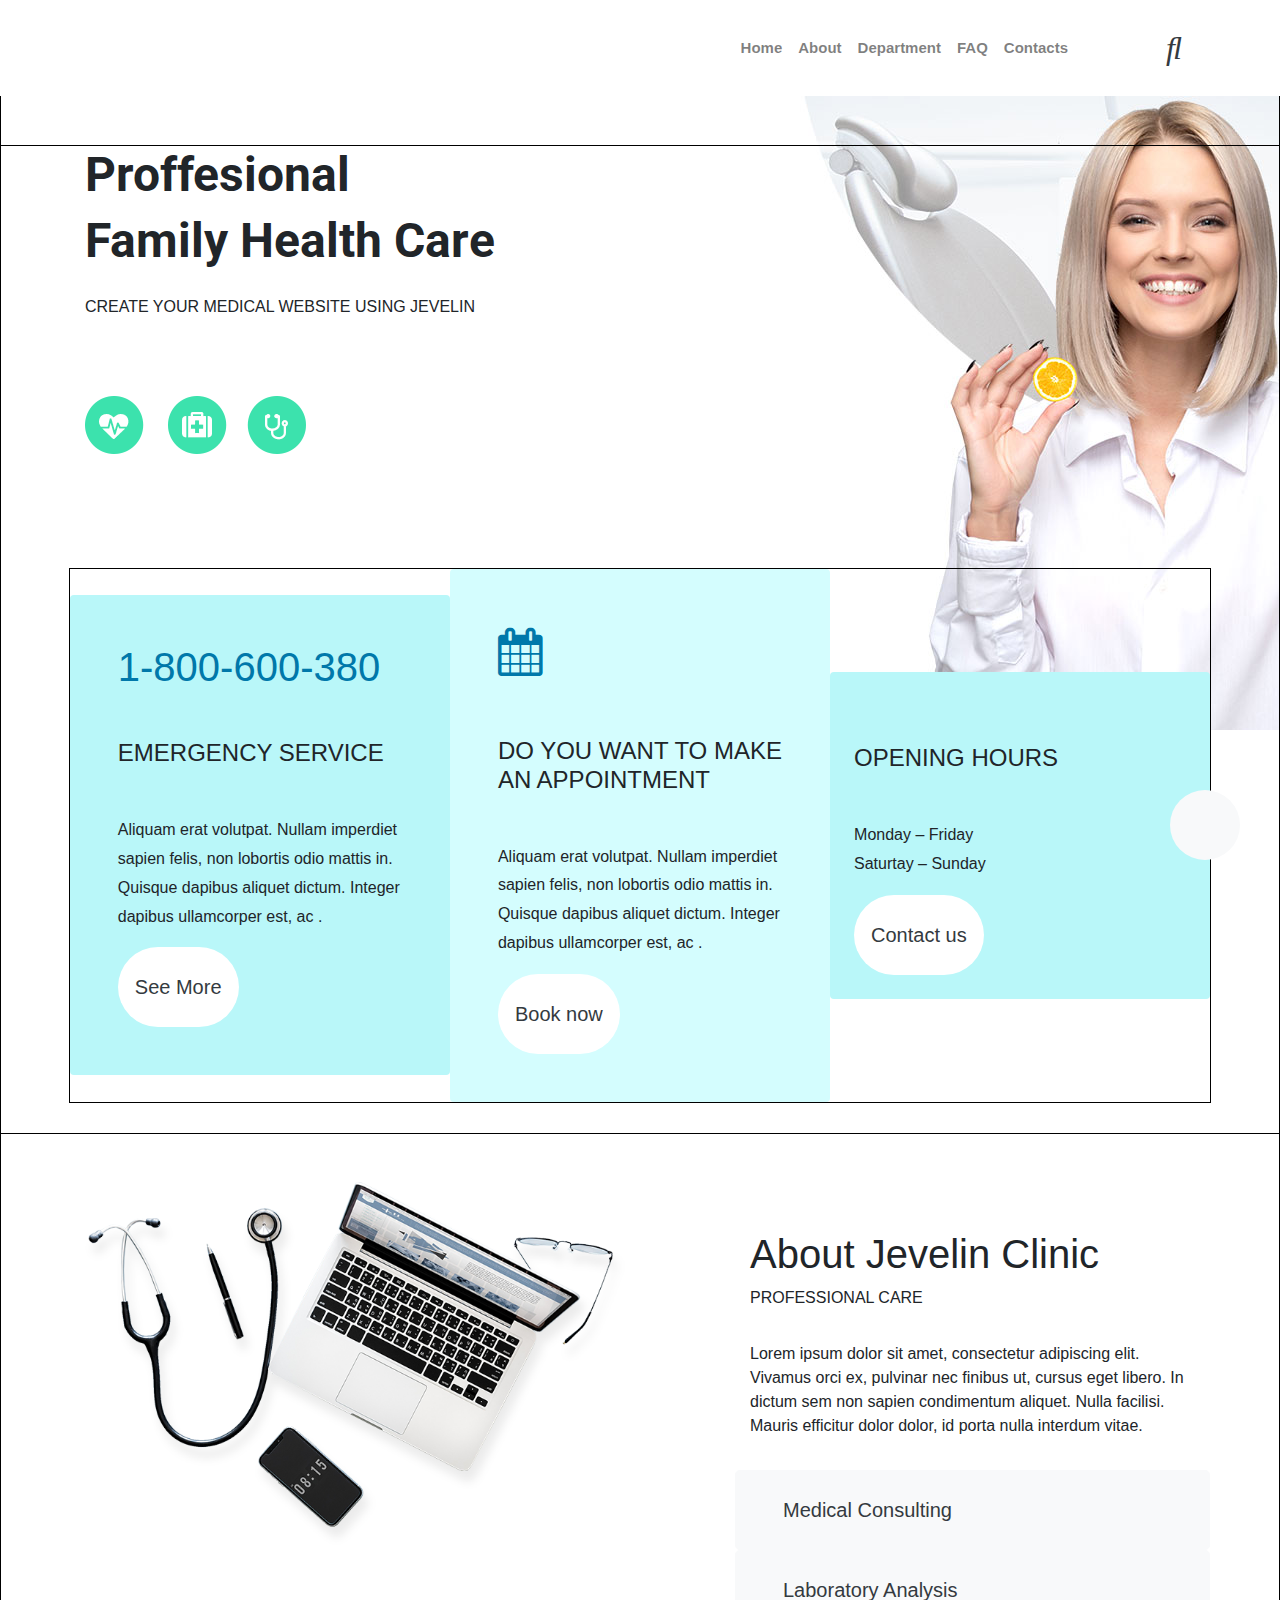
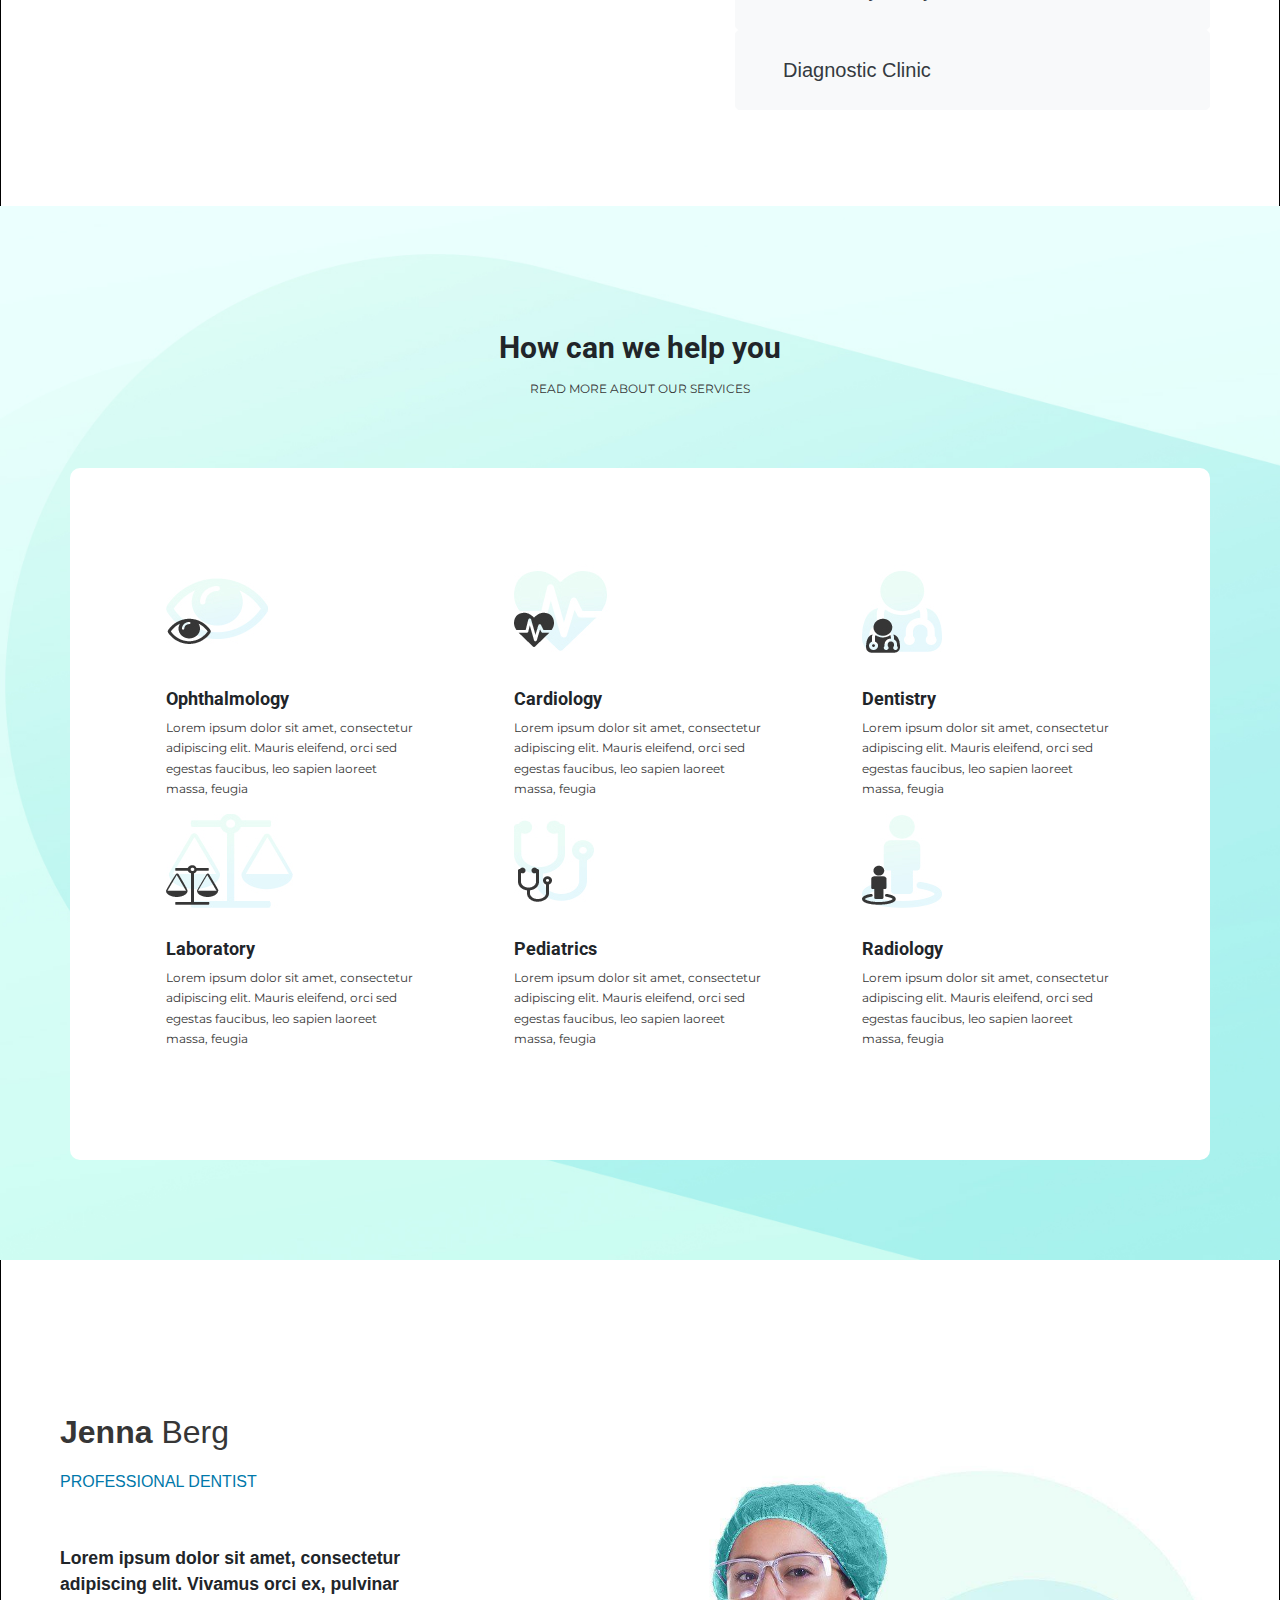
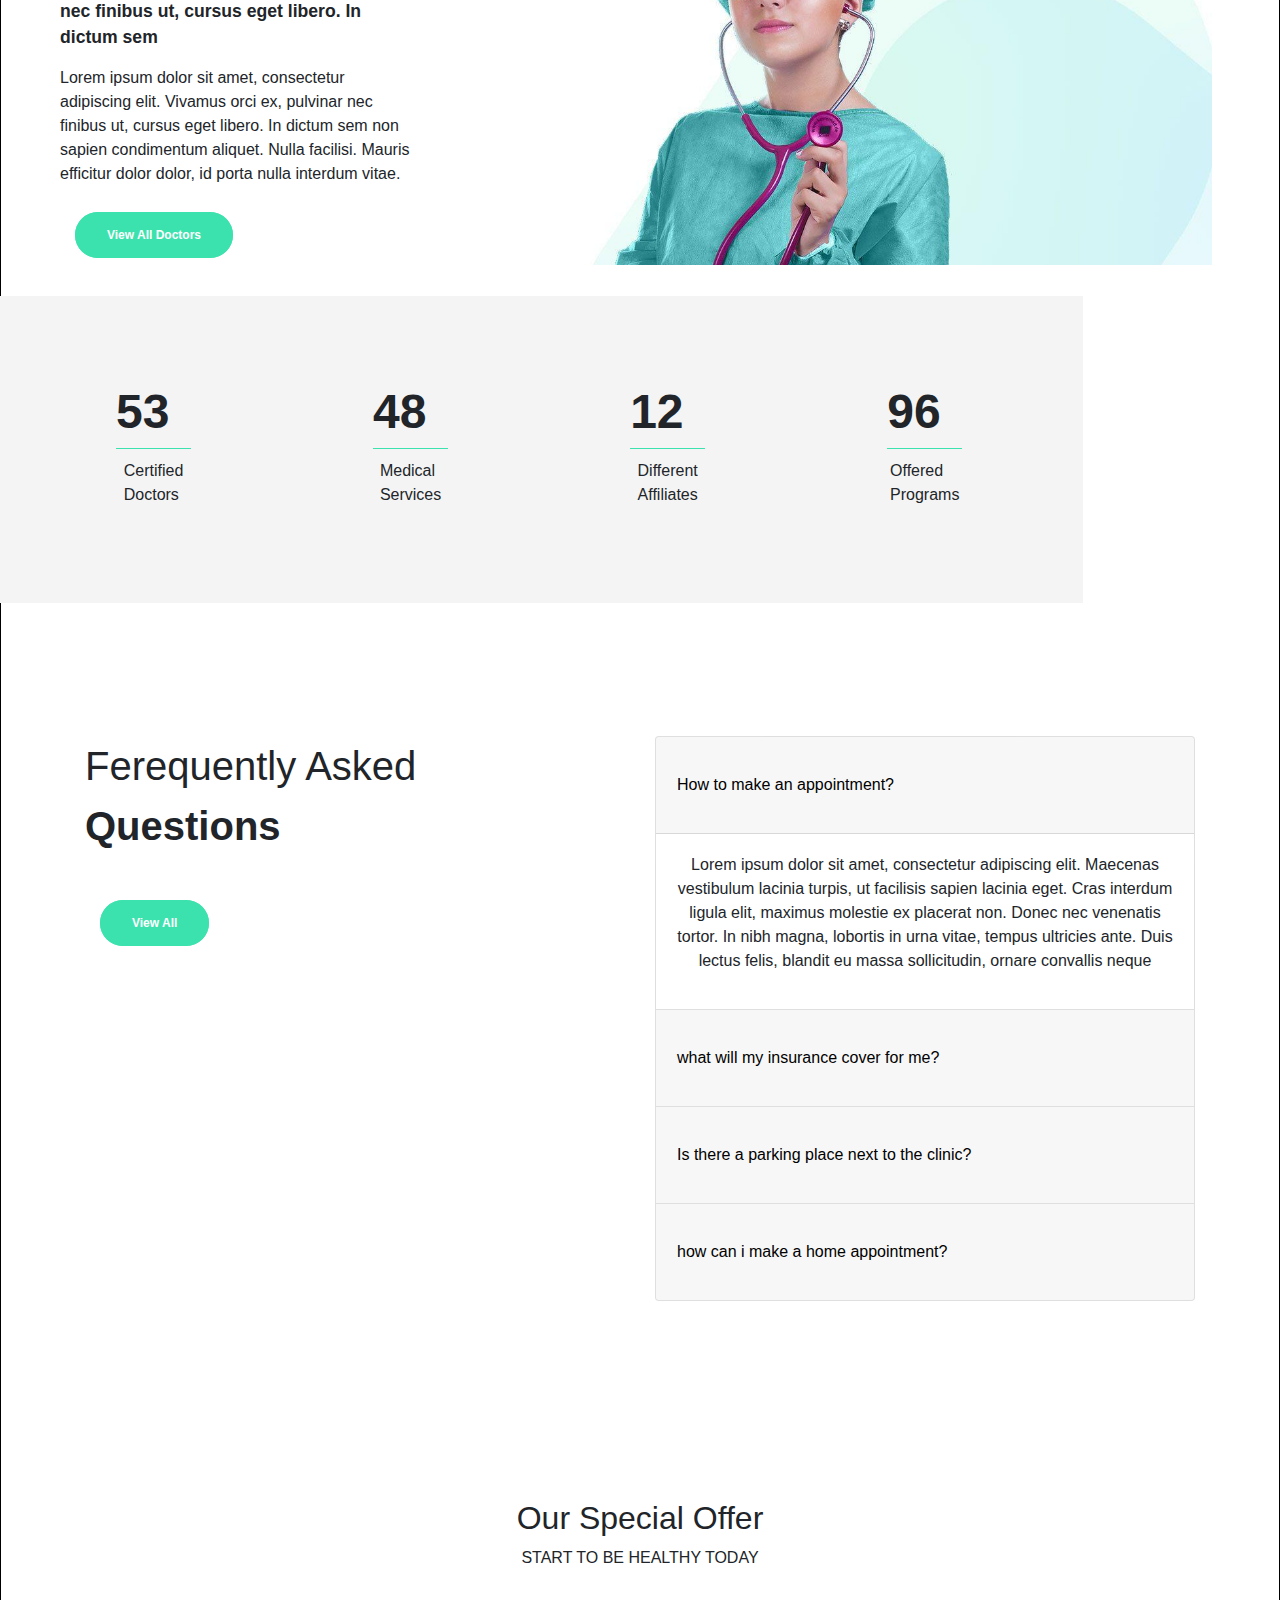
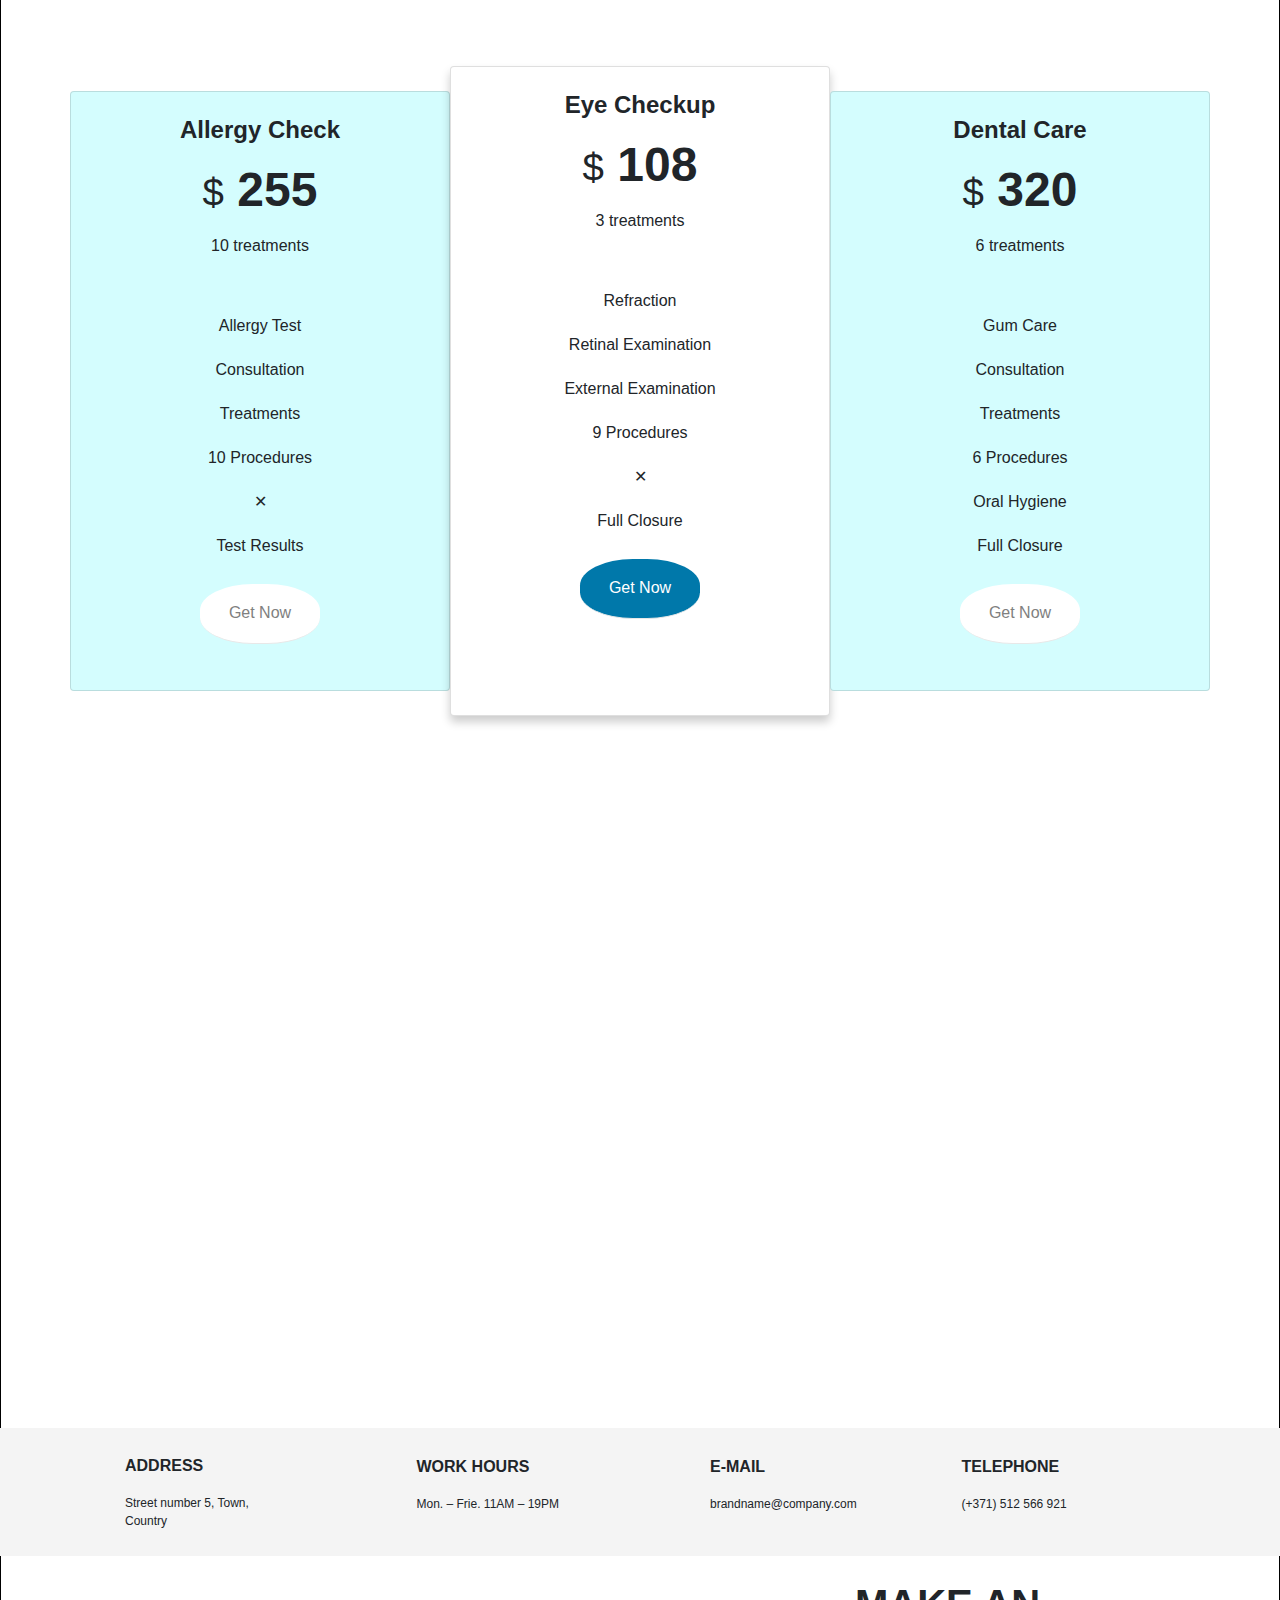
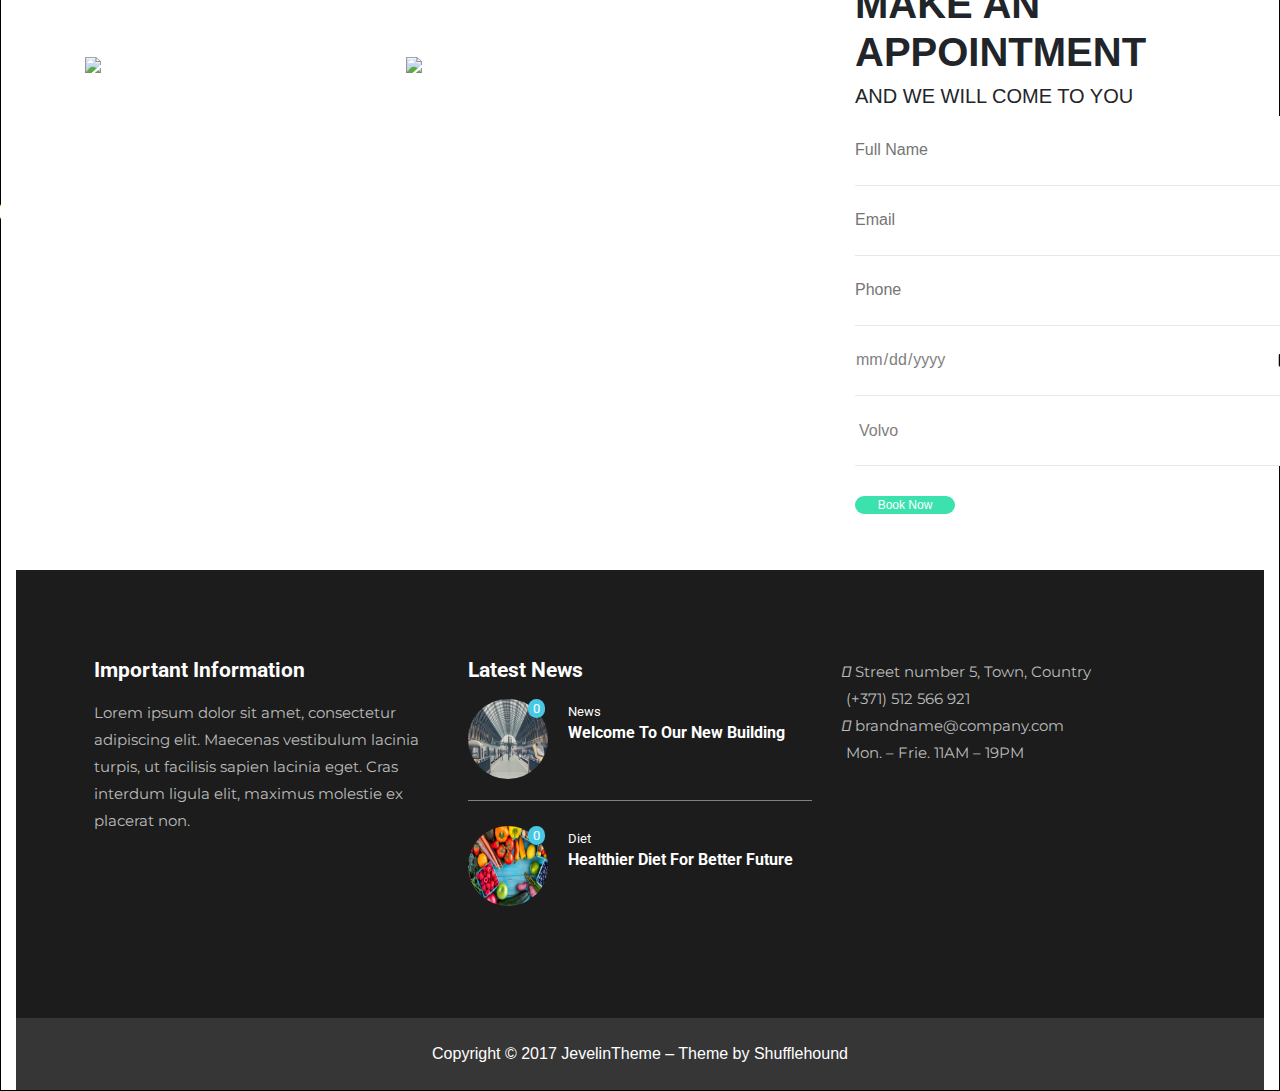
==== commit 5b0f9077: "background div commented" ====
--- a/Mind-Benders/Project/index.html
+++ b/Mind-Benders/Project/index.html
@@ -20,13 +20,13 @@
 </head>
 
 
-<body id="home">
+<body id="home" class="container-fluid">
   <div class="round-btn bg-light d-flex justify-content-center align-items-center">
     <a href="#home" class="text-dark"><i class="fas fa-angle-up fa-3x"></i></a>
   </div>
-  <div class="background-img fixed-top d-flex container-fluid">
+  <!-- <div class="background-img fixed-top d-flex bg-container">
     <img src="./images/lady.jpg" alt="background" class="bg-img w-100">
-  </div>
+  </div> -->
   <header class="fixed-top bg-white">
     <nav class="navbar navbar-expand-lg navbar-light">
       <div class="container container-1">
@@ -88,7 +88,7 @@
 
 
   <main>
-    <section class="home" >
+    <section class="home d-flex justify-content-center align-items-center" >
       <div class="container home__div1 animated zoomIn">
         <h1 class="big-headers">
           Proffesional
@@ -103,7 +103,7 @@
           <img src="./images/home-logo.png" alt="medical logo" class="img-fluid">
         </div>
       </div>
-      <div class="row justify-content-center discription home__container  align-items-center">
+      <div class="row justify-content-center discription home__container align-items-center">
         <div class="rounded col-lg-4  small-container p-5">
           <h1 class="blue-headers  ">1-800-600-380</h1>
           <h4 class="my-5">EMERGENCY SERVICE</h4>
--- a/Mind-Benders/Project/css/style.css
+++ b/Mind-Benders/Project/css/style.css
@@ -11,13 +11,14 @@
   scroll-behavior: smooth;
 }
 body{
+  overflow-x: hidden;
+  border: 1px solid black;
   display: flex;
   flex-direction: column;
   align-items: center;
-    /* background-image:url(../images/lady.jpg);
+    background-image:url(../images/lady.jpg);
     background-repeat: no-repeat;
-    background-size: cover; */
-     width:98% !important; 
+     width:100% !important; 
     height: auto;
     font-family: 'Montserrat', sans-serif;
 }
@@ -31,8 +32,8 @@
   font-size: 15px !important;
 }
 .home{
-    display: flex;
-    justify-content: center;
+  border: 1px solid black;
+    width: 100% !important;
     flex-wrap: wrap;
     flex-direction: column;
     align-items: center;
@@ -86,12 +87,13 @@
 }
 .about{
     height: auto;
-    width: 98% !important;
+    width: 100% !important;
     
 }
 .home__container{
+  border: 1px solid black;
     width: 80% !important;
-    margin: 110px auto 30px;
+    margin: 110px auto 30px !important;
 }
 .border-none{
   border: none;
@@ -388,7 +390,7 @@
     max-width: 300px;
     }
     .sec4 {
-      width: 100%;
+      width: 90%;
     
     }
     .conta {
@@ -439,6 +441,7 @@
       margin-top: 40px;
     }
     .sec5 {
+      width: 90%;
       background-color: #F4F4F4;
       padding: 80px;
     }
@@ -639,7 +642,6 @@
       
       form{
           width: 100%;
-          margin-left: 0;
       }
       .section11{
       
@@ -841,3 +843,10 @@
    margin-bottom: 15px;
 } 
 
+@media (max-width:300px){
+   body{
+     display: flex;
+     justify-content: center;
+     align-items: center;
+   }
+}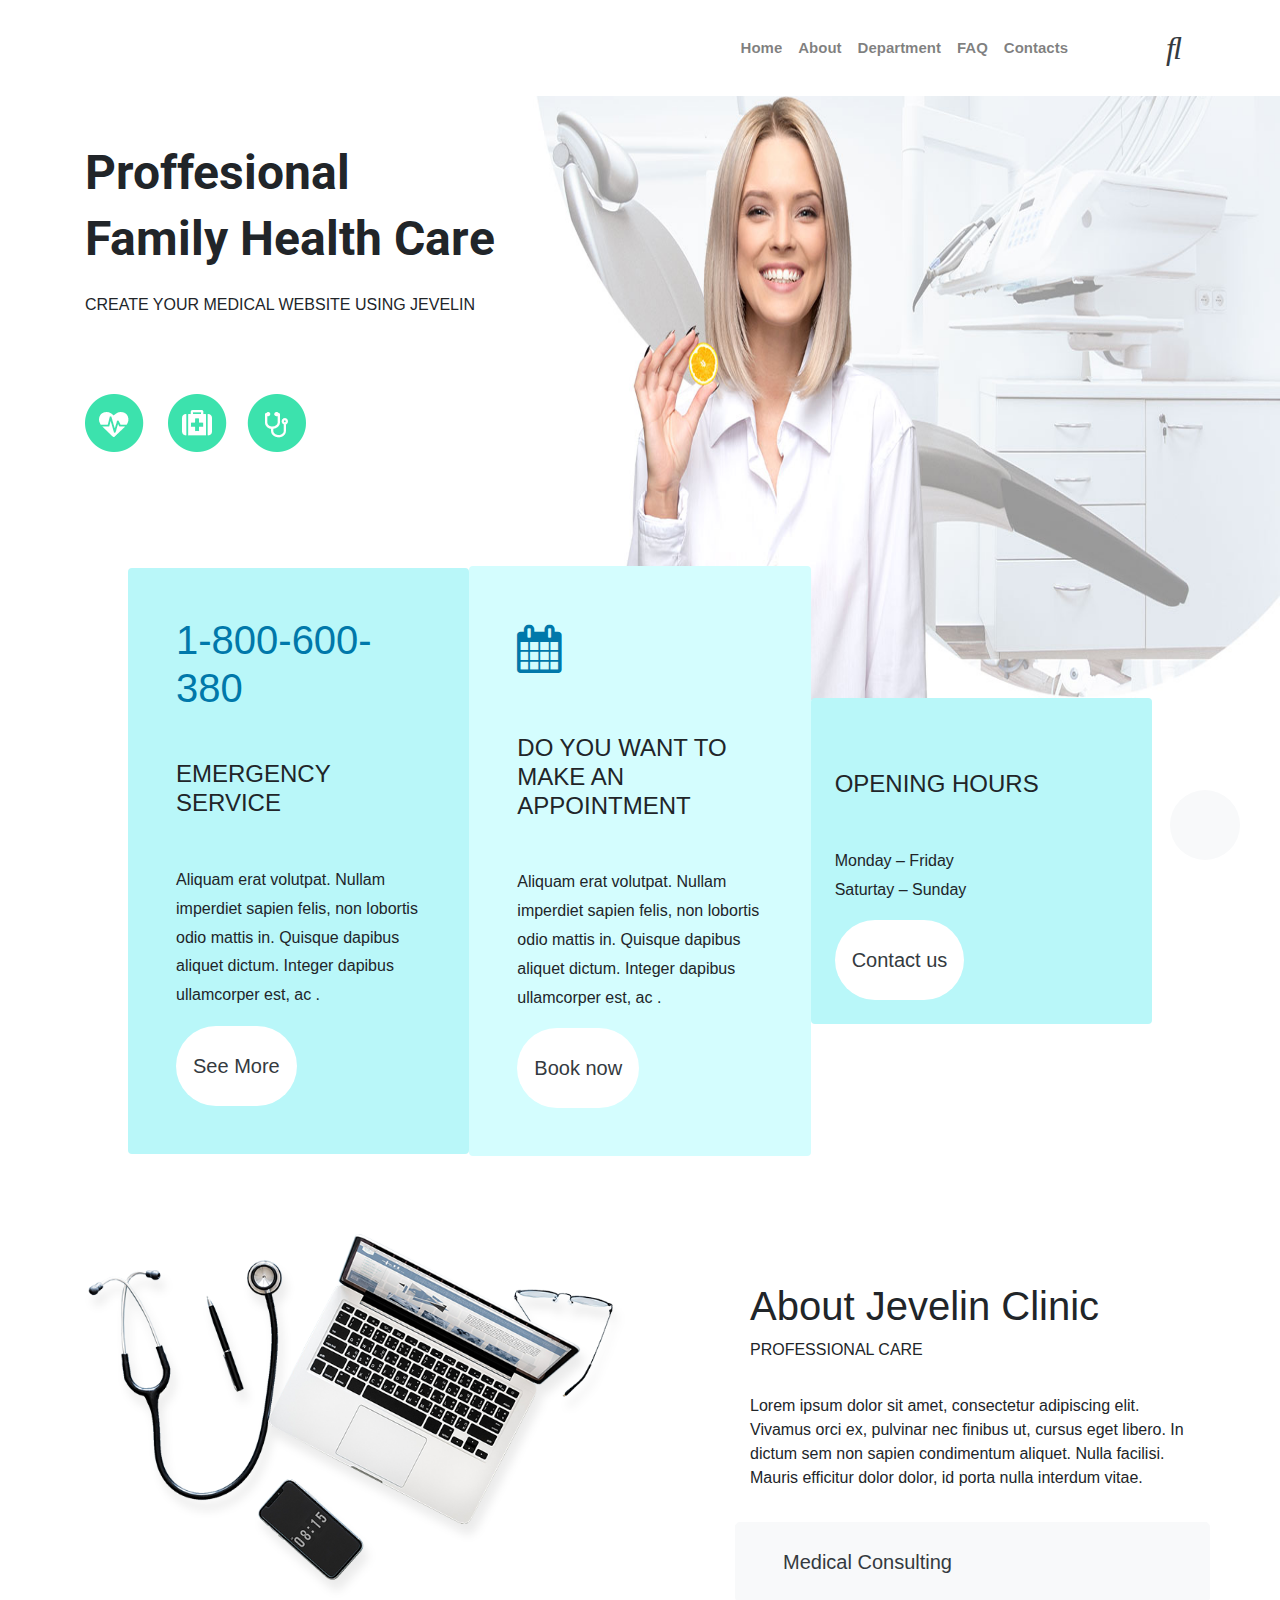
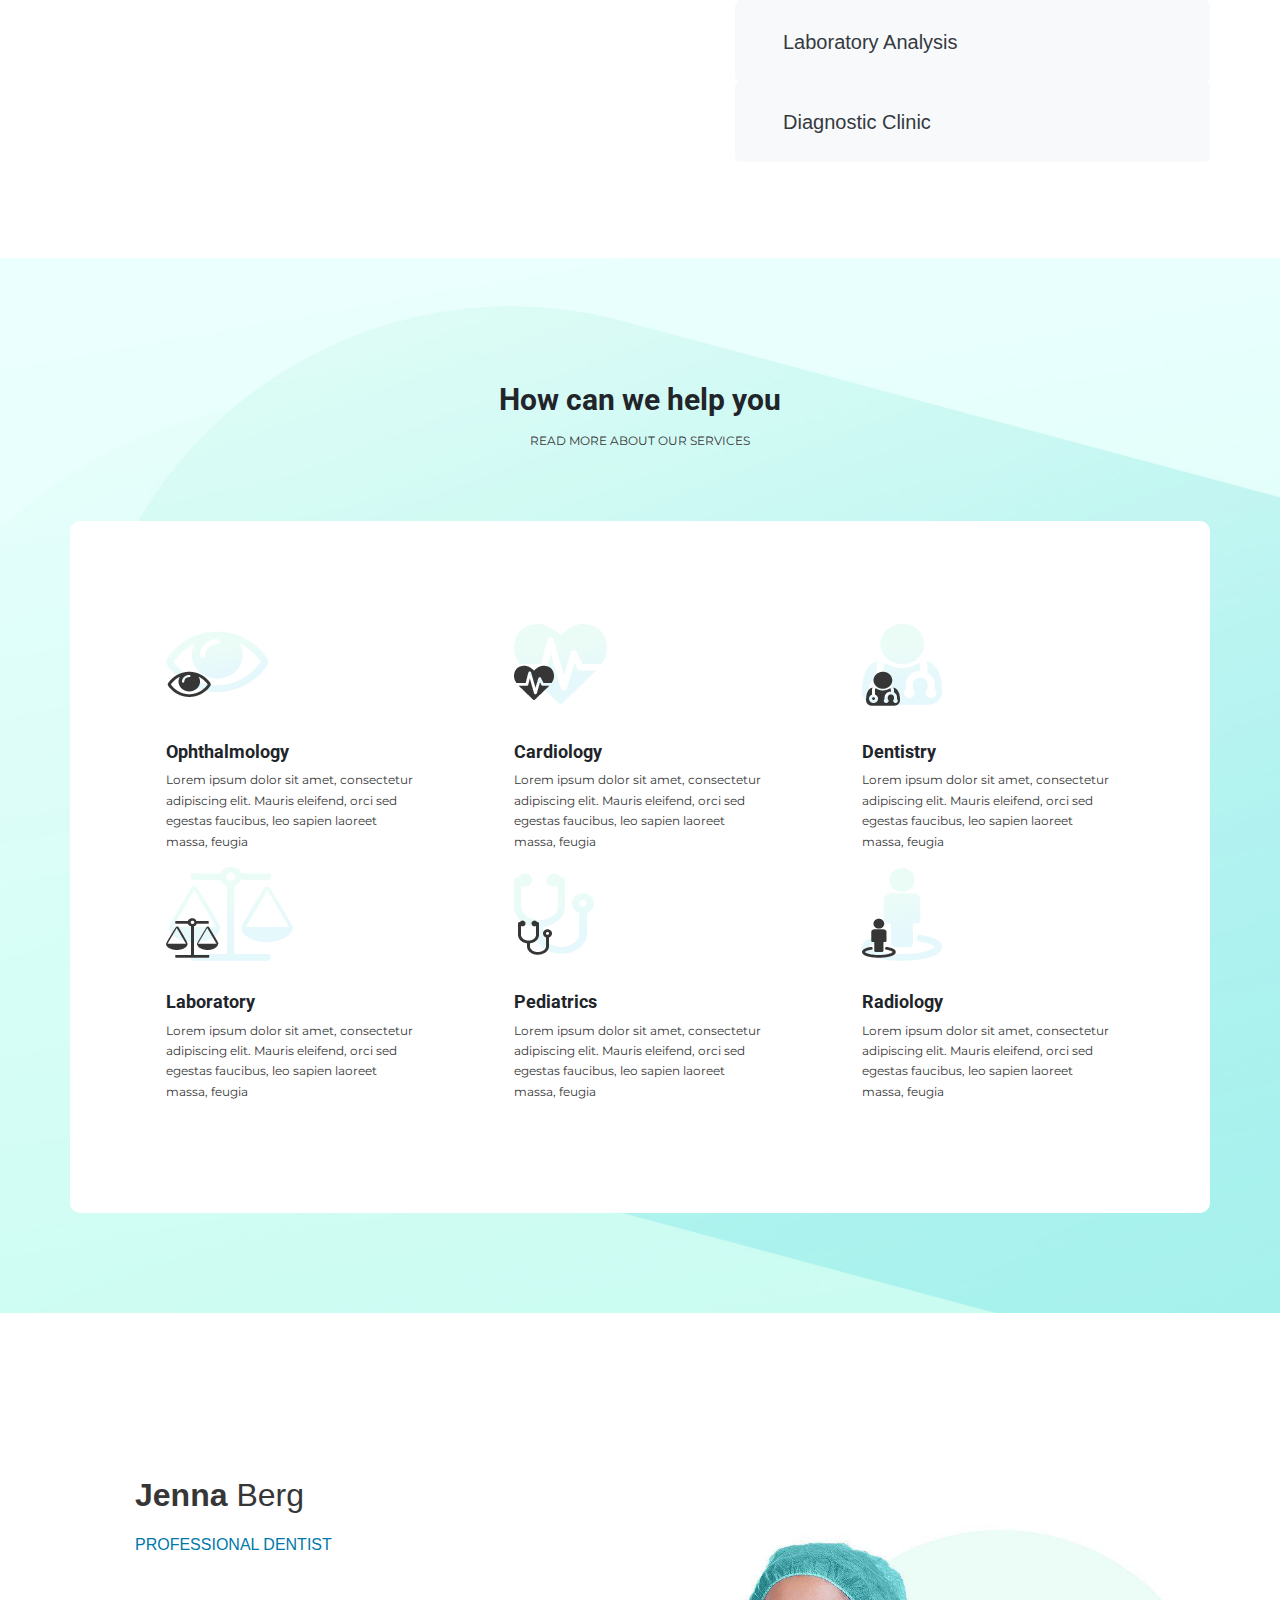
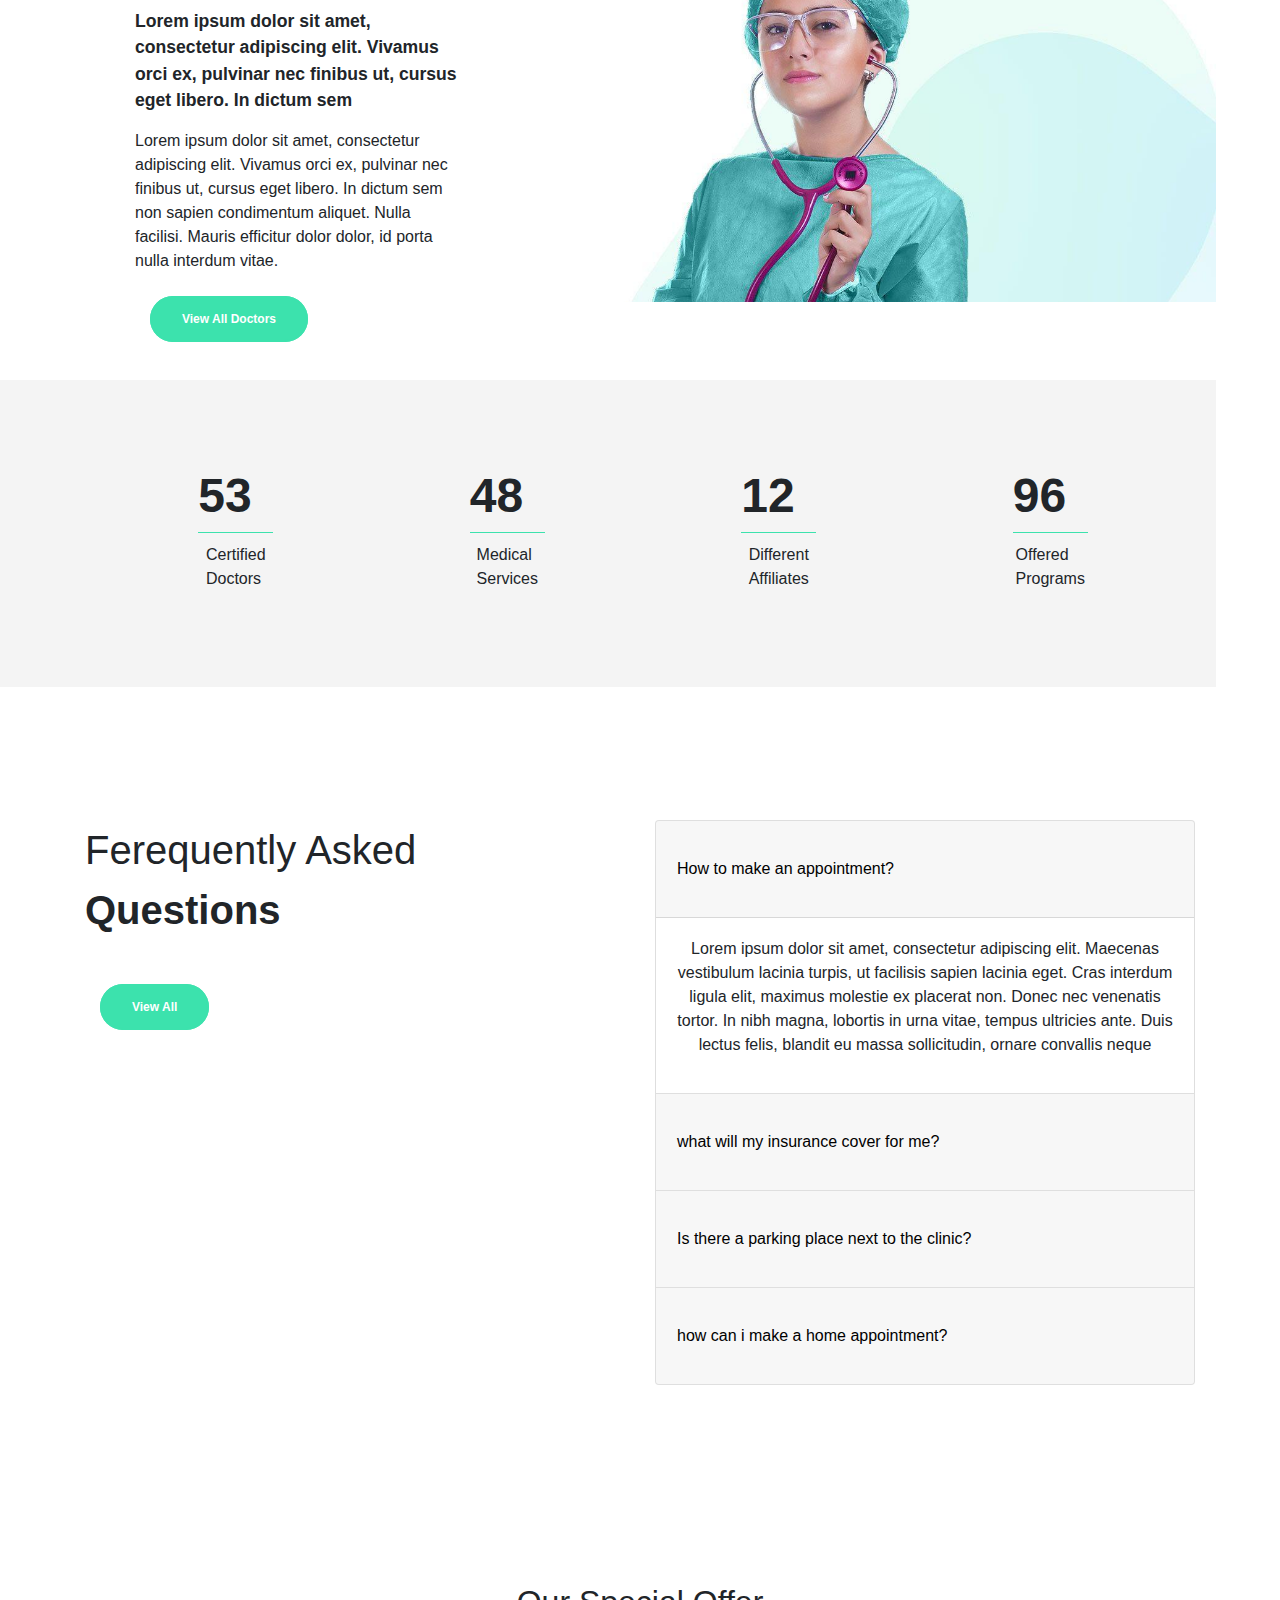
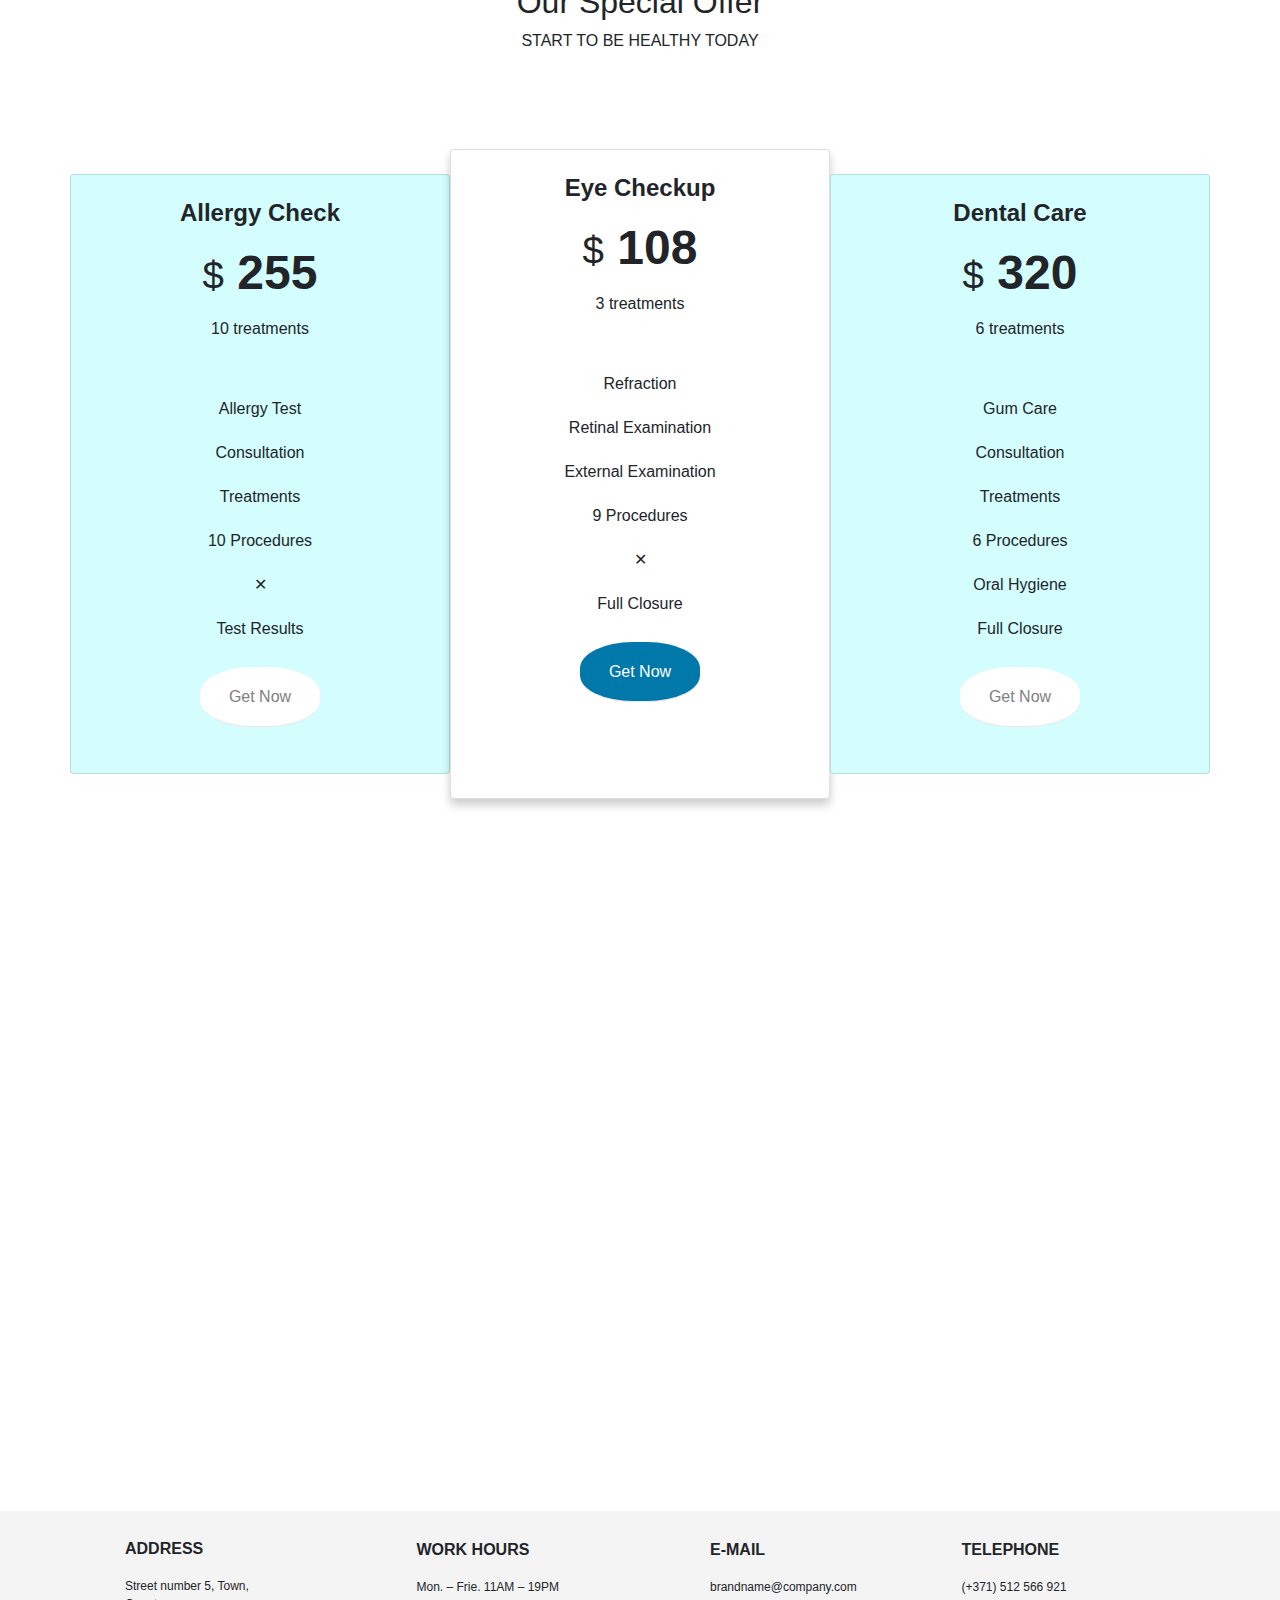
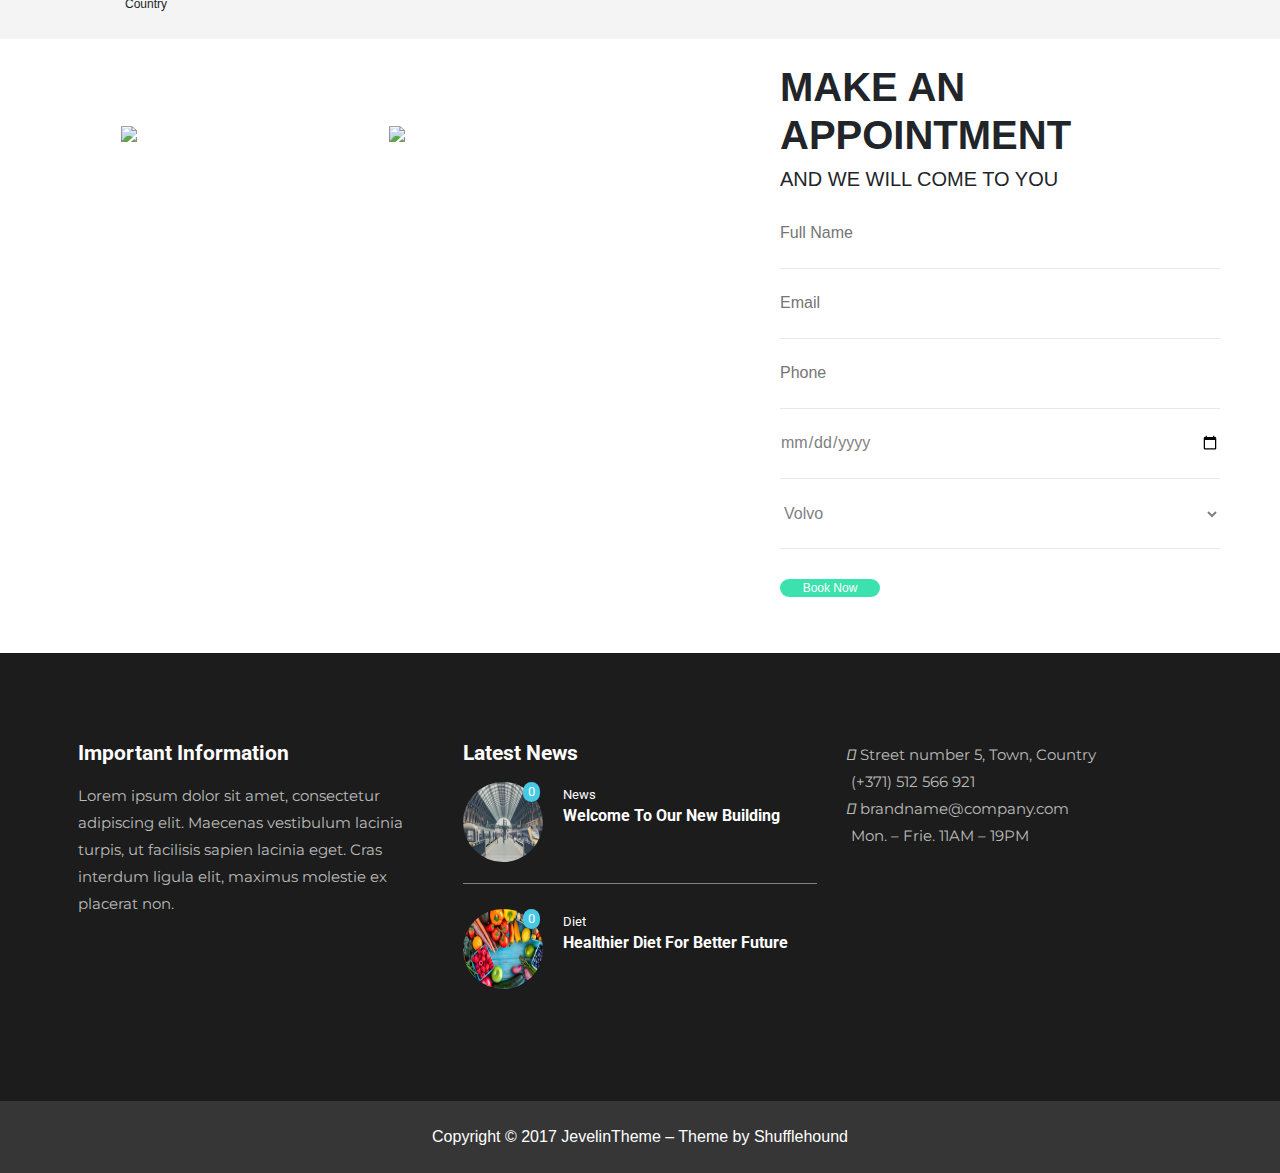
==== commit 164a2e1d: "risponsive fixed" ====
--- a/Mind-Benders/Project/index.html
+++ b/Mind-Benders/Project/index.html
@@ -20,7 +20,7 @@
 </head>
 
 
-<body id="home" class="container-fluid">
+<body id="home" class="d-flex flex-column align-items-center">
   <div class="round-btn bg-light d-flex justify-content-center align-items-center">
     <a href="#home" class="text-dark"><i class="fas fa-angle-up fa-3x"></i></a>
   </div>
@@ -88,7 +88,7 @@
 
 
   <main>
-    <section class="home d-flex justify-content-center align-items-center" >
+    <section class="home d-flex justify-content-center align-items-center mx-ms-5" >
       <div class="container home__div1 animated zoomIn">
         <h1 class="big-headers">
           Proffesional
@@ -137,7 +137,7 @@
       </div>
     </section>
 
-    <section class="container mb-5 py-5 d-sm-block about" id="about">
+    <section class="container d-flex mb-5 py-5 d-sm-block about" id="about">
       <div class="row justify-content-between ">
         <div class="col-md-12 col-lg-6  col-sm-12">
           <img class="rounded img-fluid " src="./images/laptop.png" alt="labtop image">
@@ -248,7 +248,7 @@
         </div>
       </div>
     </section>
-    <section class="sec4 " >
+    <section class="sec4 d-flex flex-column align-items-center" >
       <div class=" conta">
         <div class="row">
           <div class="col-md-6 about-jenna animated bounceInLeft large-padding">
@@ -514,7 +514,7 @@
       <div>
         <div class="sec7">
   
-          <div class="container  section11 ">
+          <div class="container  section11 row">
             <div class="sec3-card col-lg-5">
               <div class="information-div">
   
--- a/Mind-Benders/Project/css/style.css
+++ b/Mind-Benders/Project/css/style.css
@@ -12,12 +12,13 @@
 }
 body{
   overflow-x: hidden;
-  border: 1px solid black;
+  
   display: flex;
   flex-direction: column;
   align-items: center;
     background-image:url(../images/lady.jpg);
     background-repeat: no-repeat;
+    background-size: 100% 700px;
      width:100% !important; 
     height: auto;
     font-family: 'Montserrat', sans-serif;
@@ -32,7 +33,7 @@
   font-size: 15px !important;
 }
 .home{
-  border: 1px solid black;
+  
     width: 100% !important;
     flex-wrap: wrap;
     flex-direction: column;
@@ -91,7 +92,7 @@
     
 }
 .home__container{
-  border: 1px solid black;
+  
     width: 80% !important;
     margin: 110px auto 30px !important;
 }
@@ -390,7 +391,7 @@
     max-width: 300px;
     }
     .sec4 {
-      width: 90%;
+      width: 95%;
     
     }
     .conta {
@@ -441,7 +442,7 @@
       margin-top: 40px;
     }
     .sec5 {
-      width: 90%;
+      width: 100%;
       background-color: #F4F4F4;
       padding: 80px;
     }
